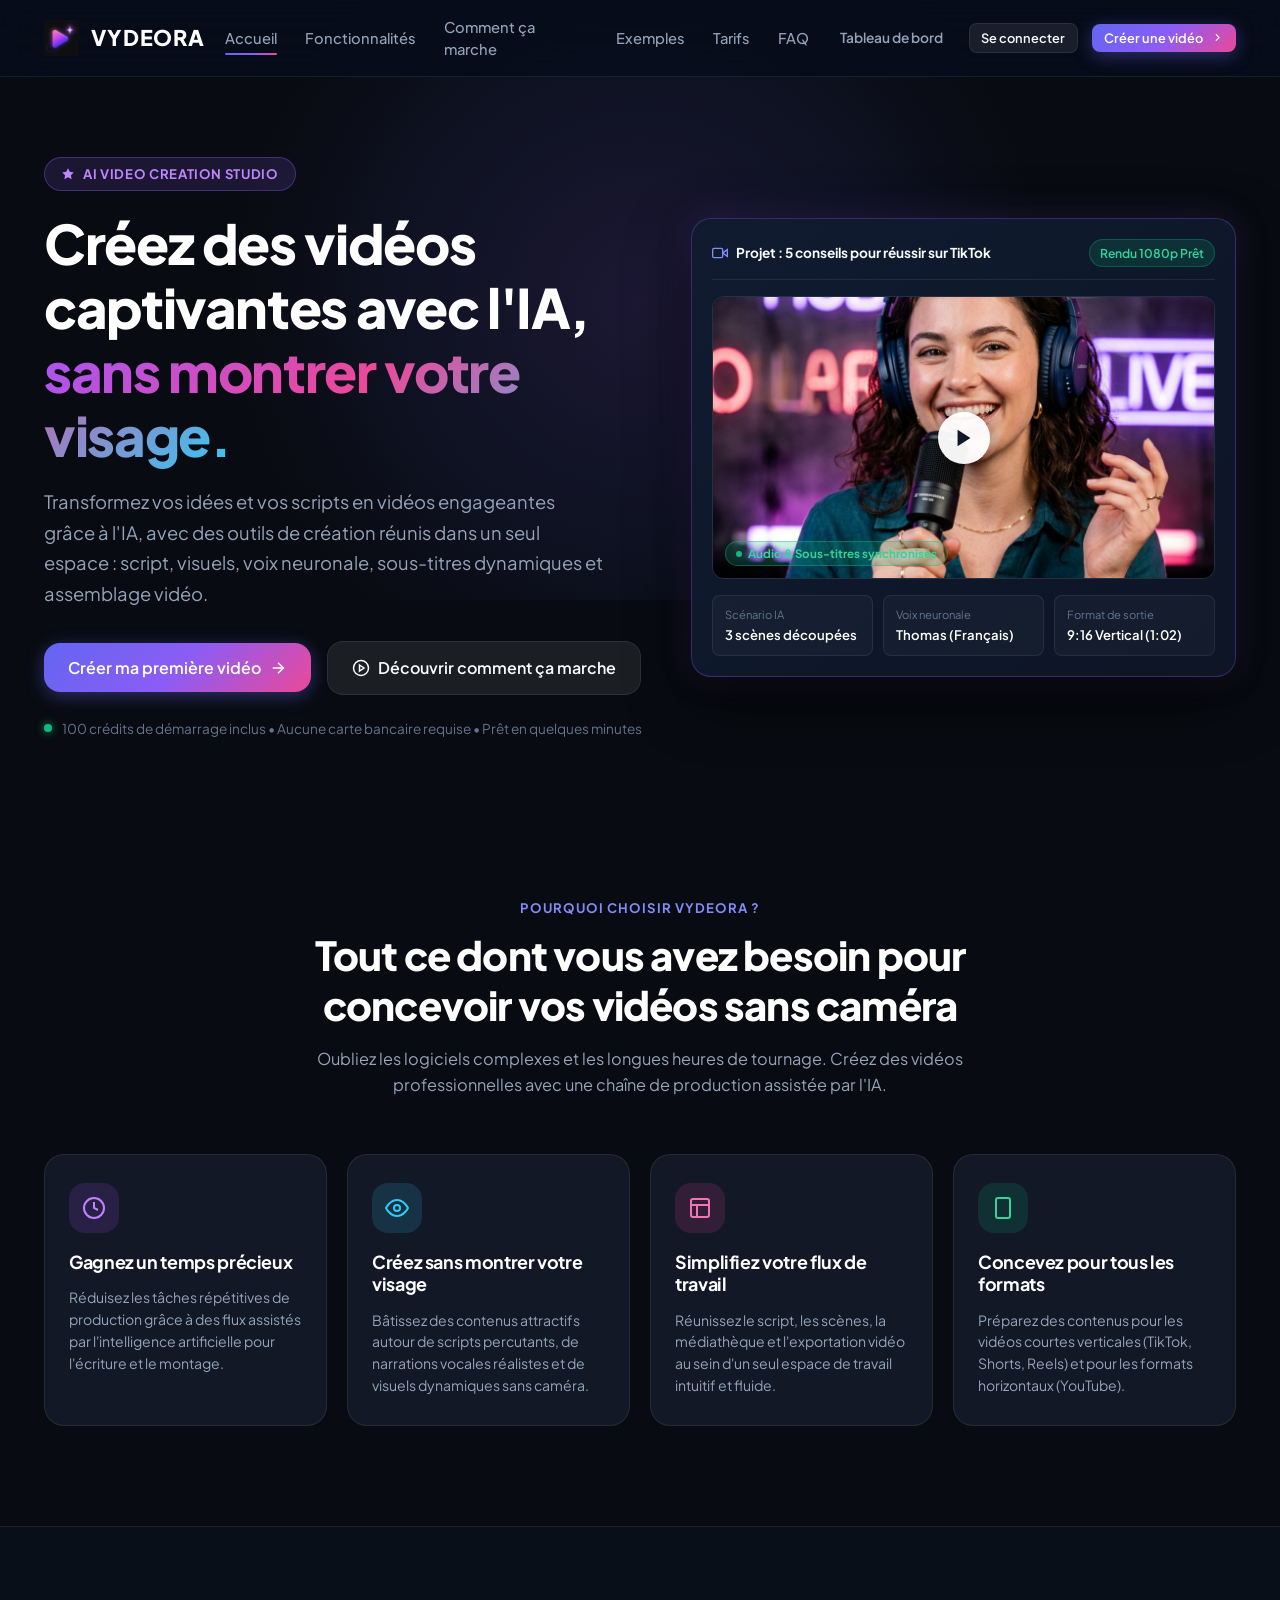
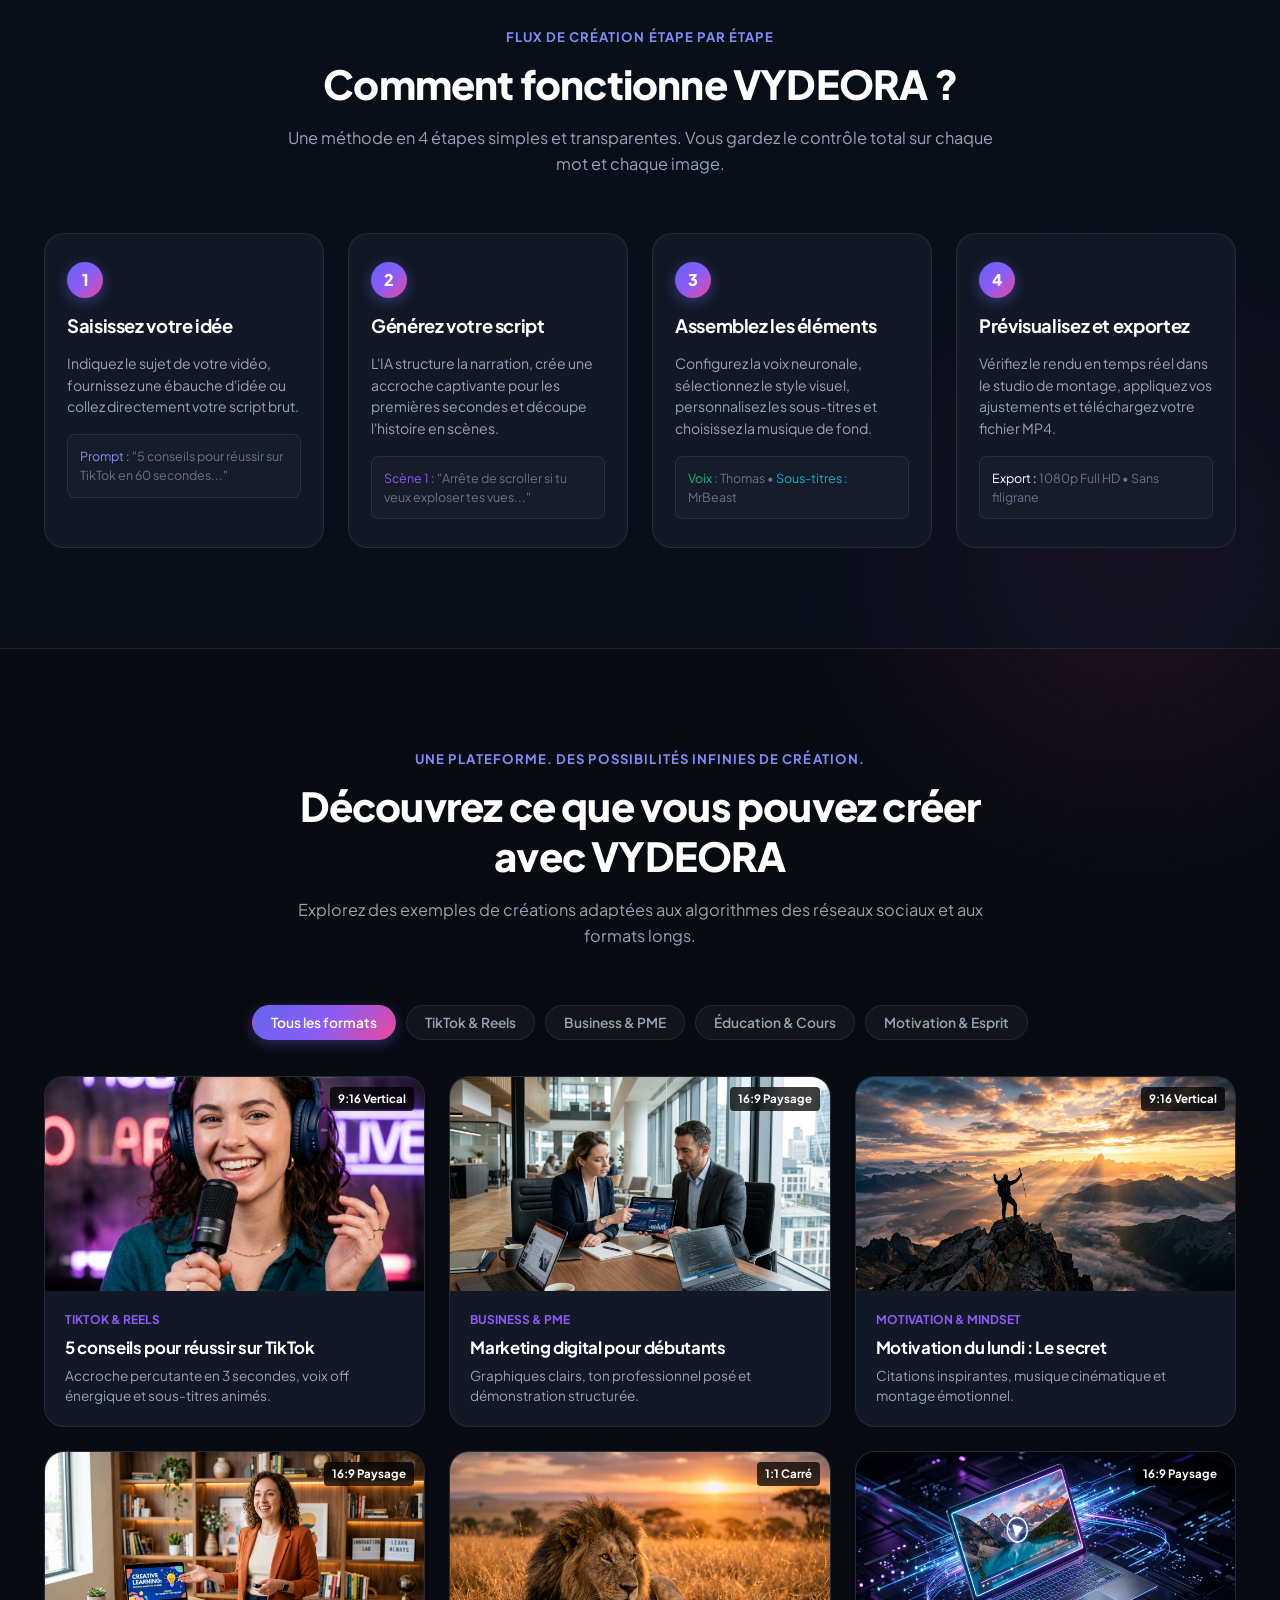
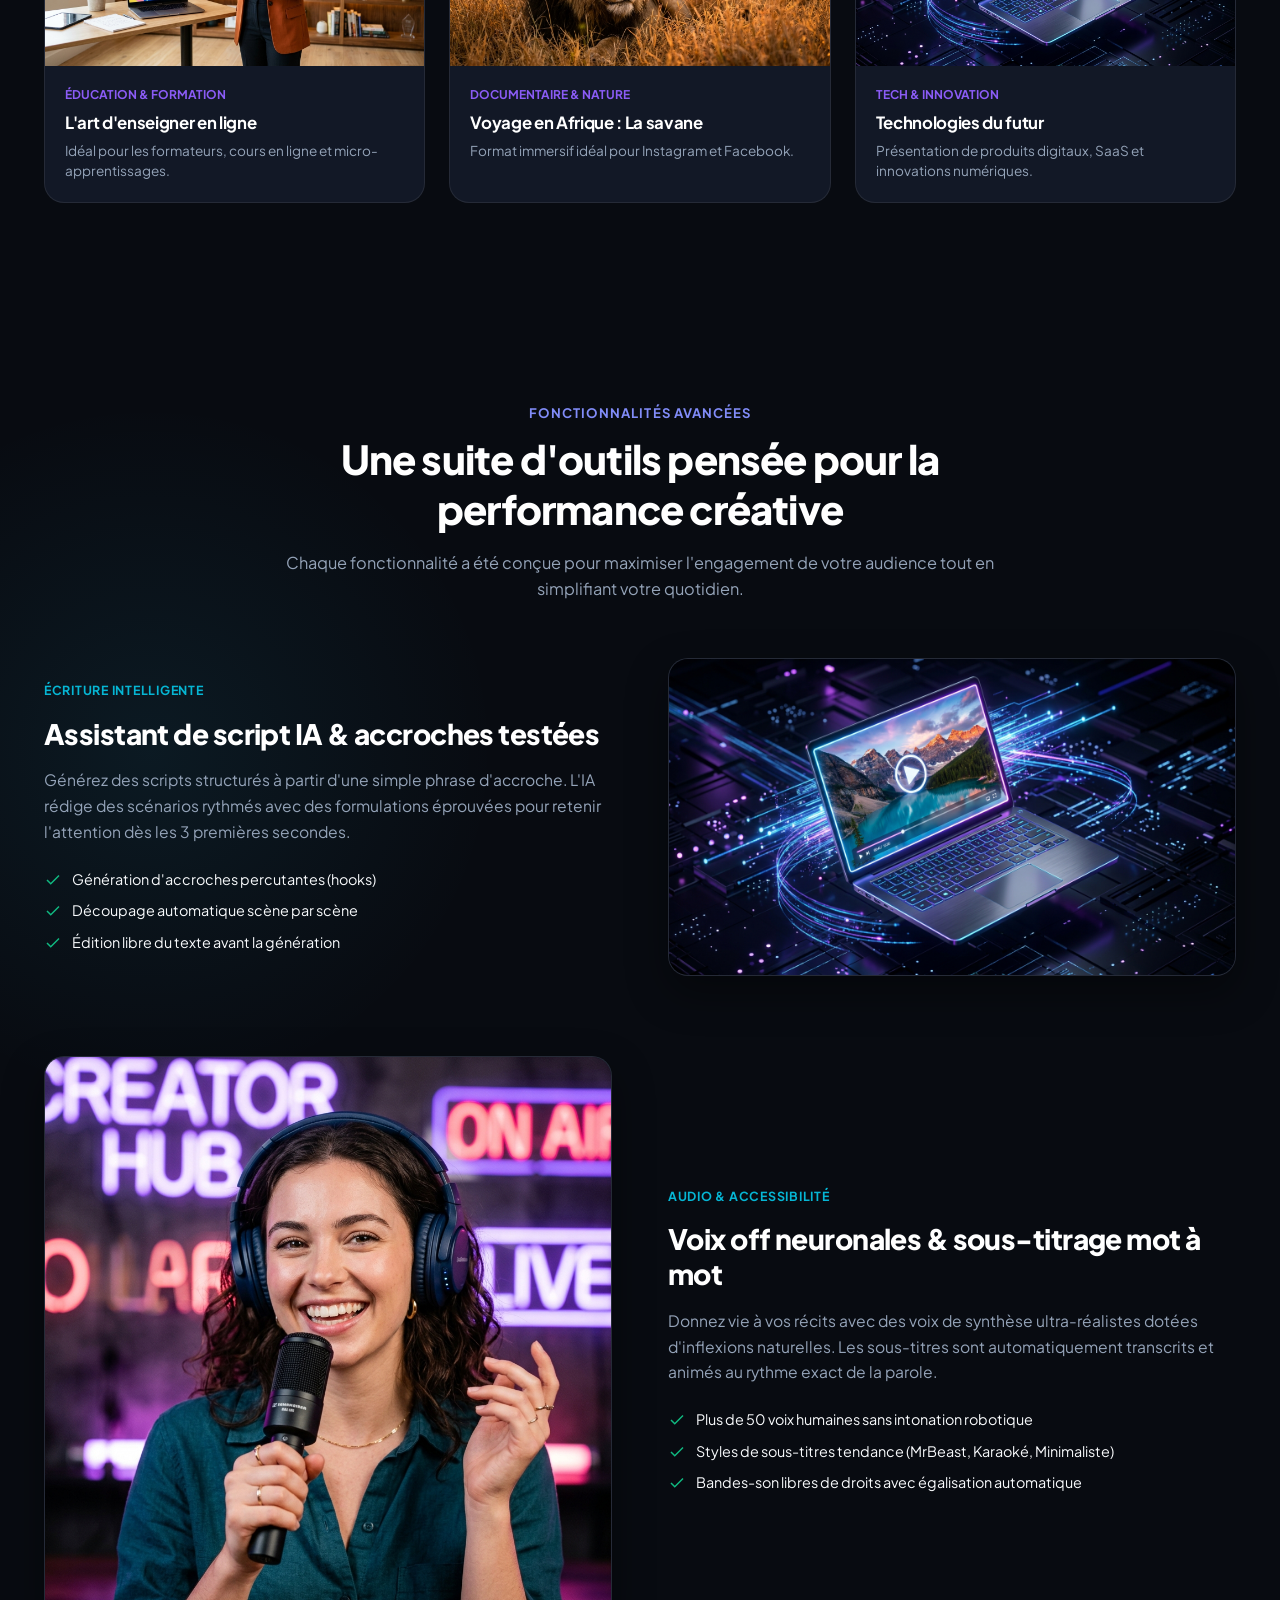
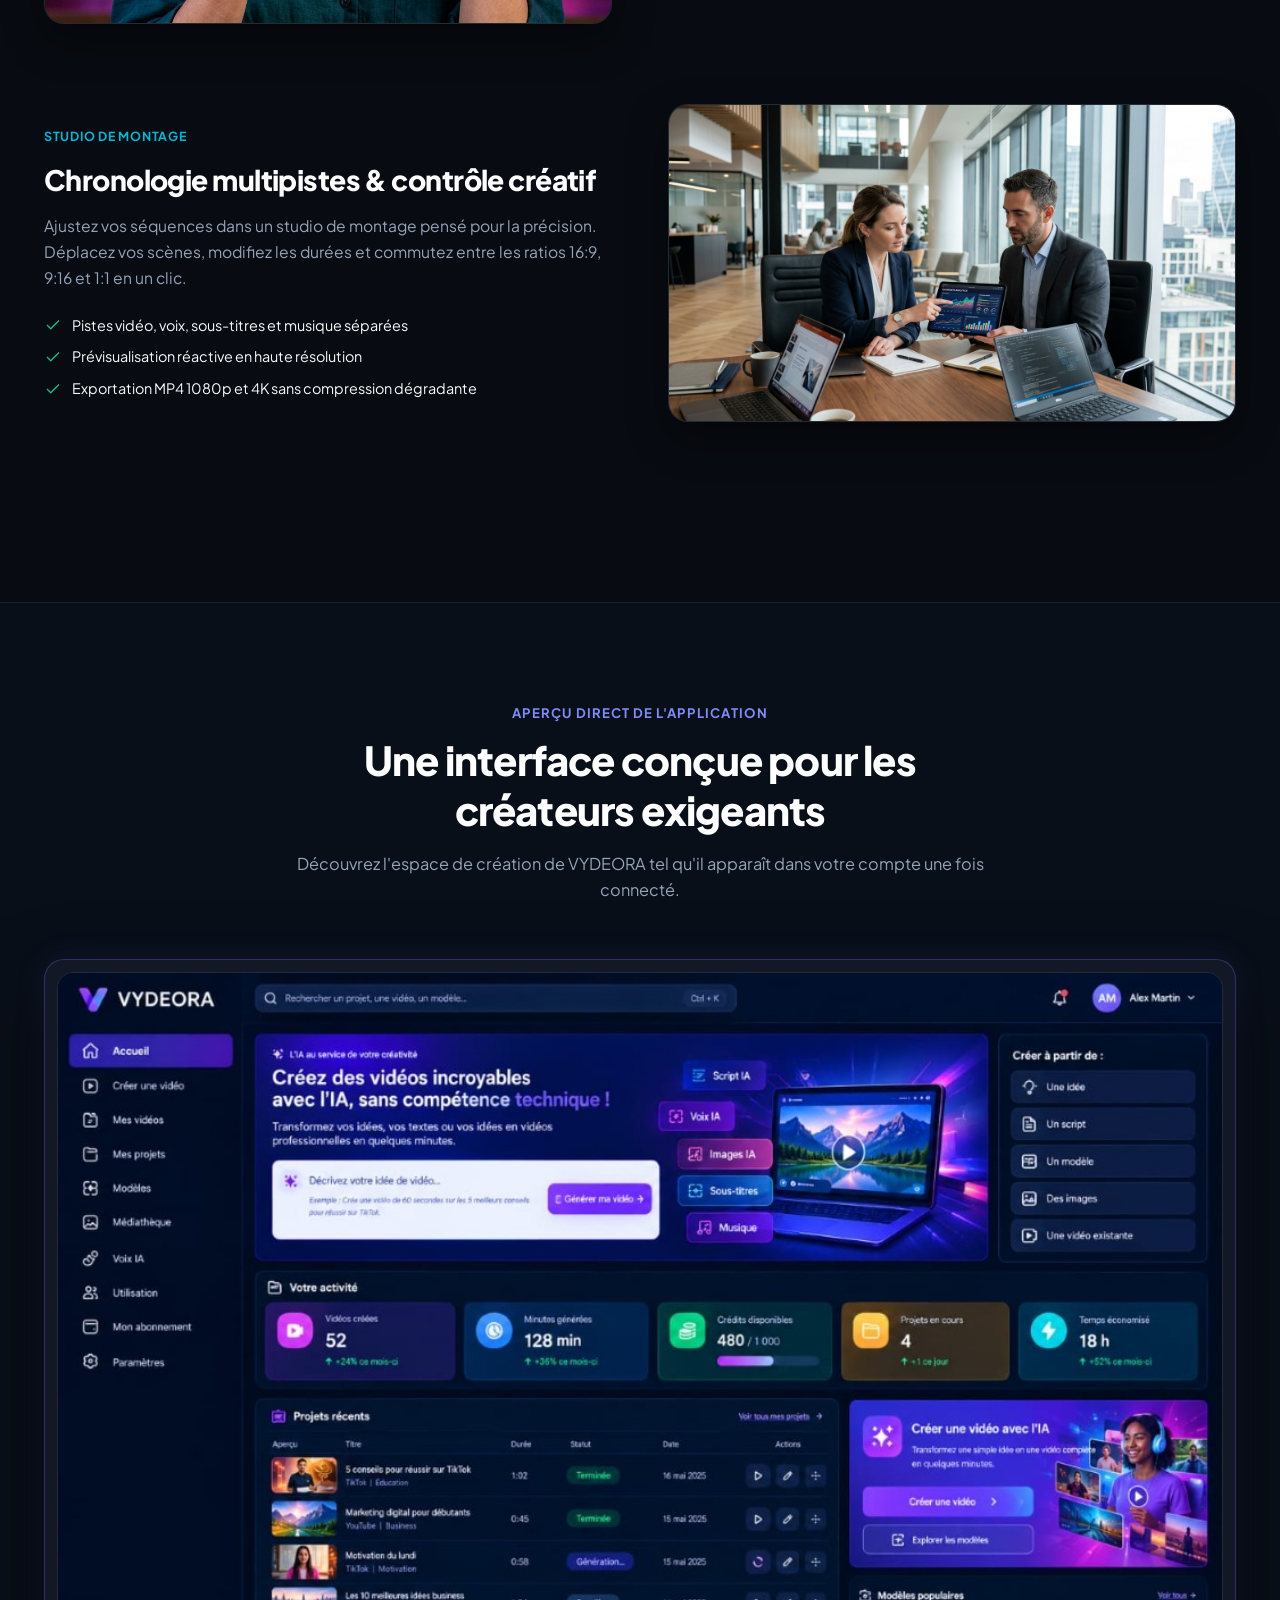
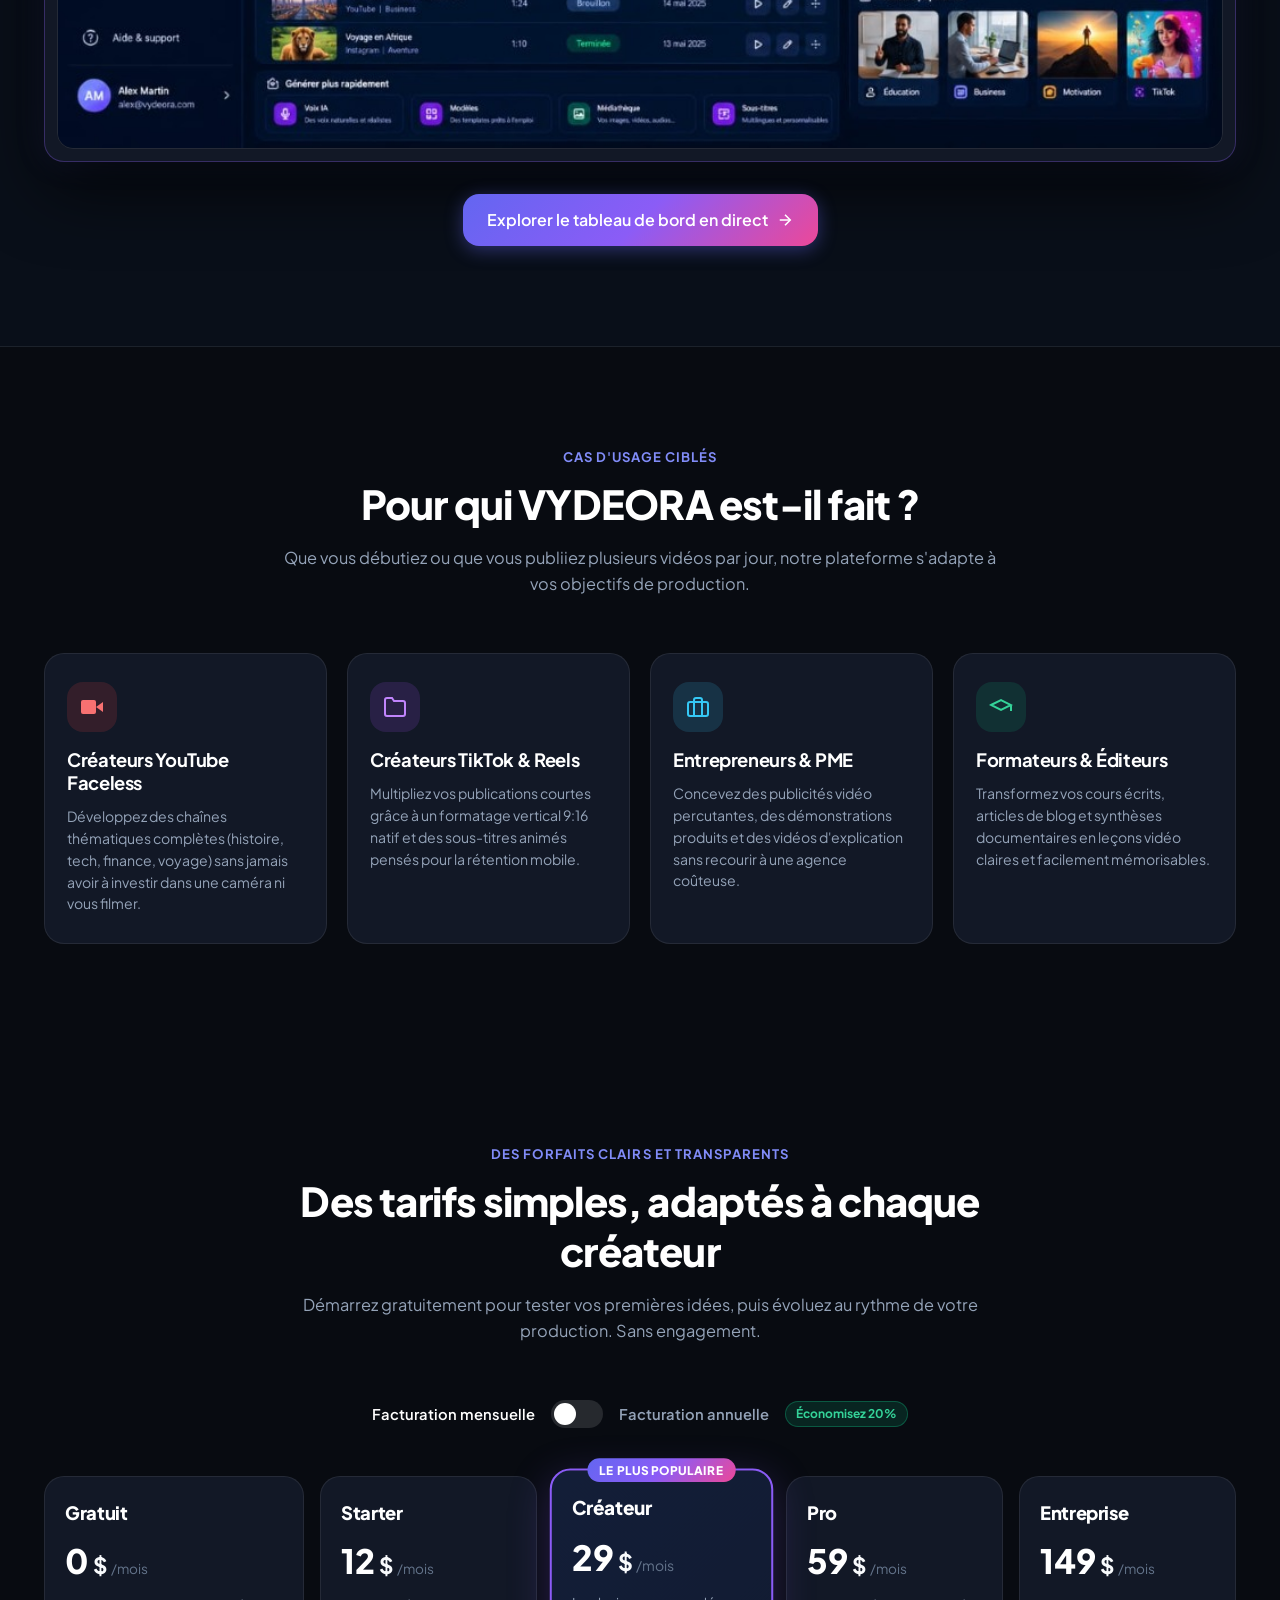
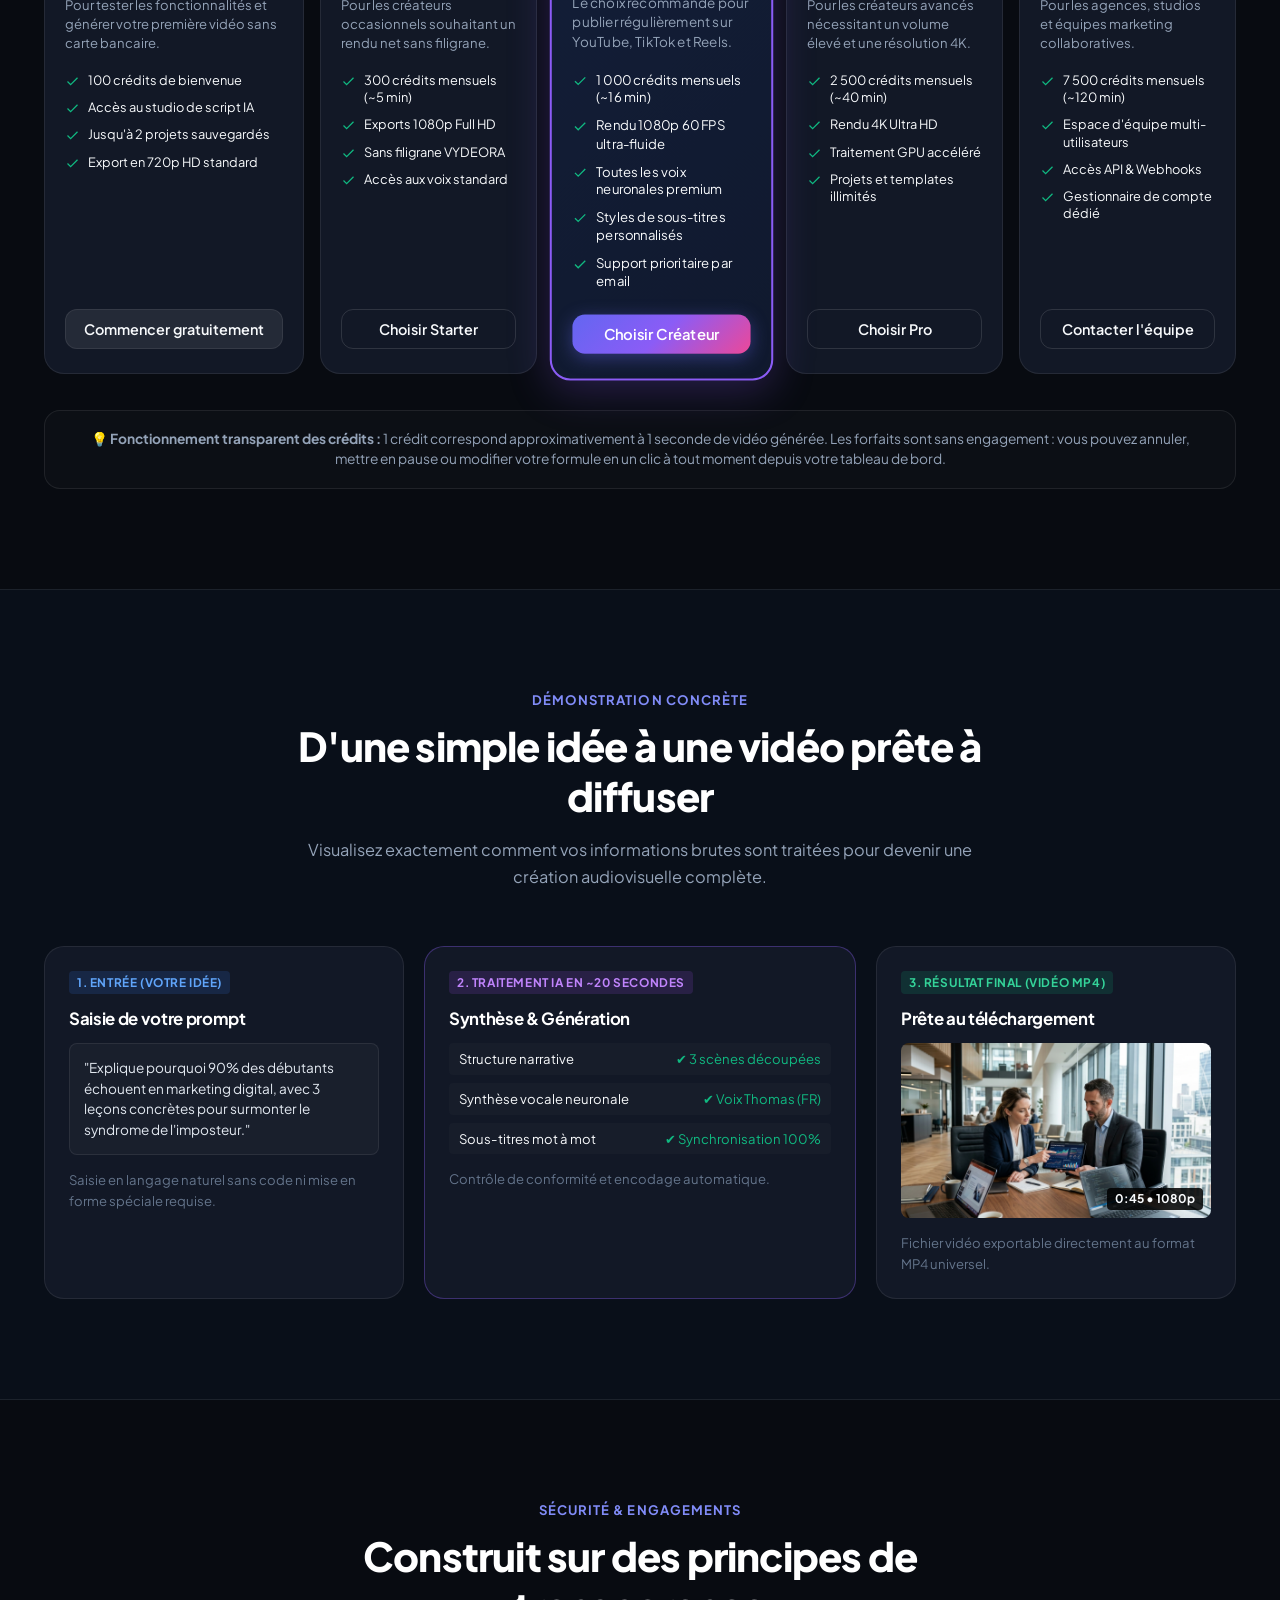
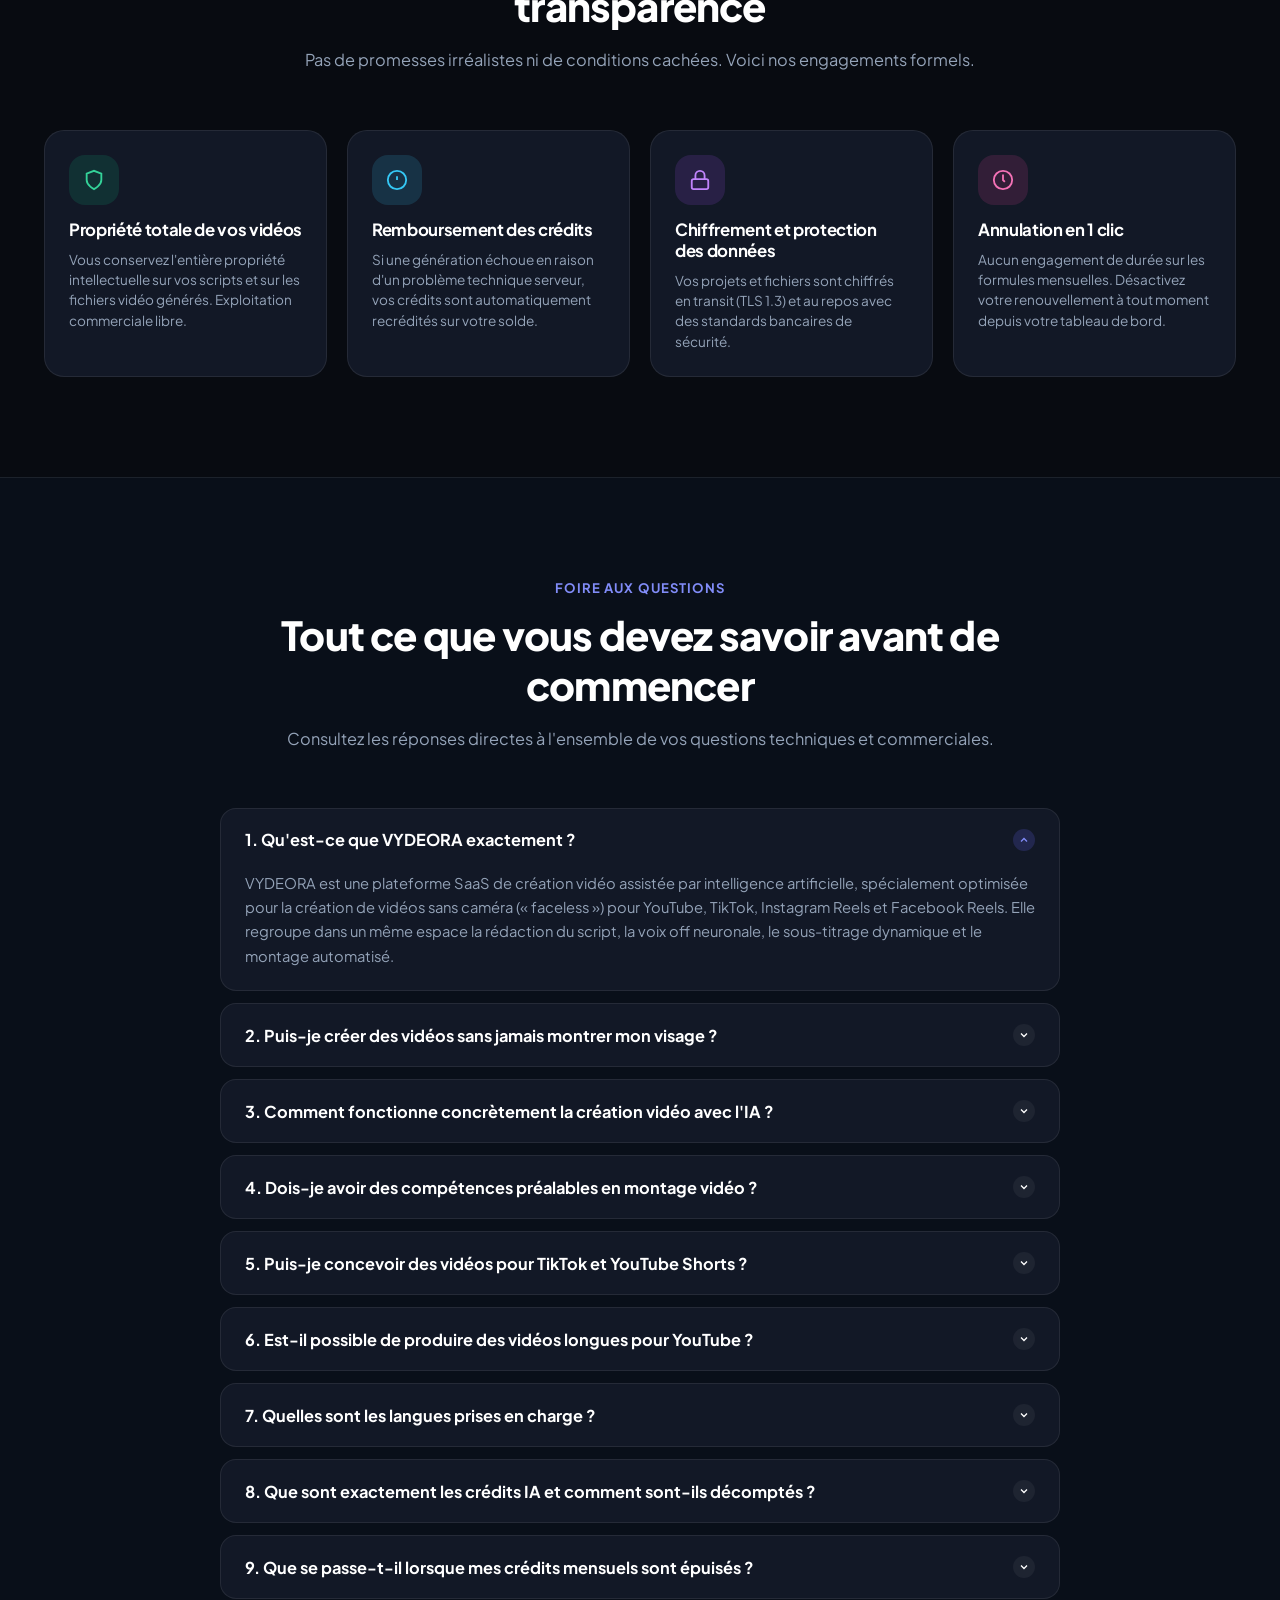
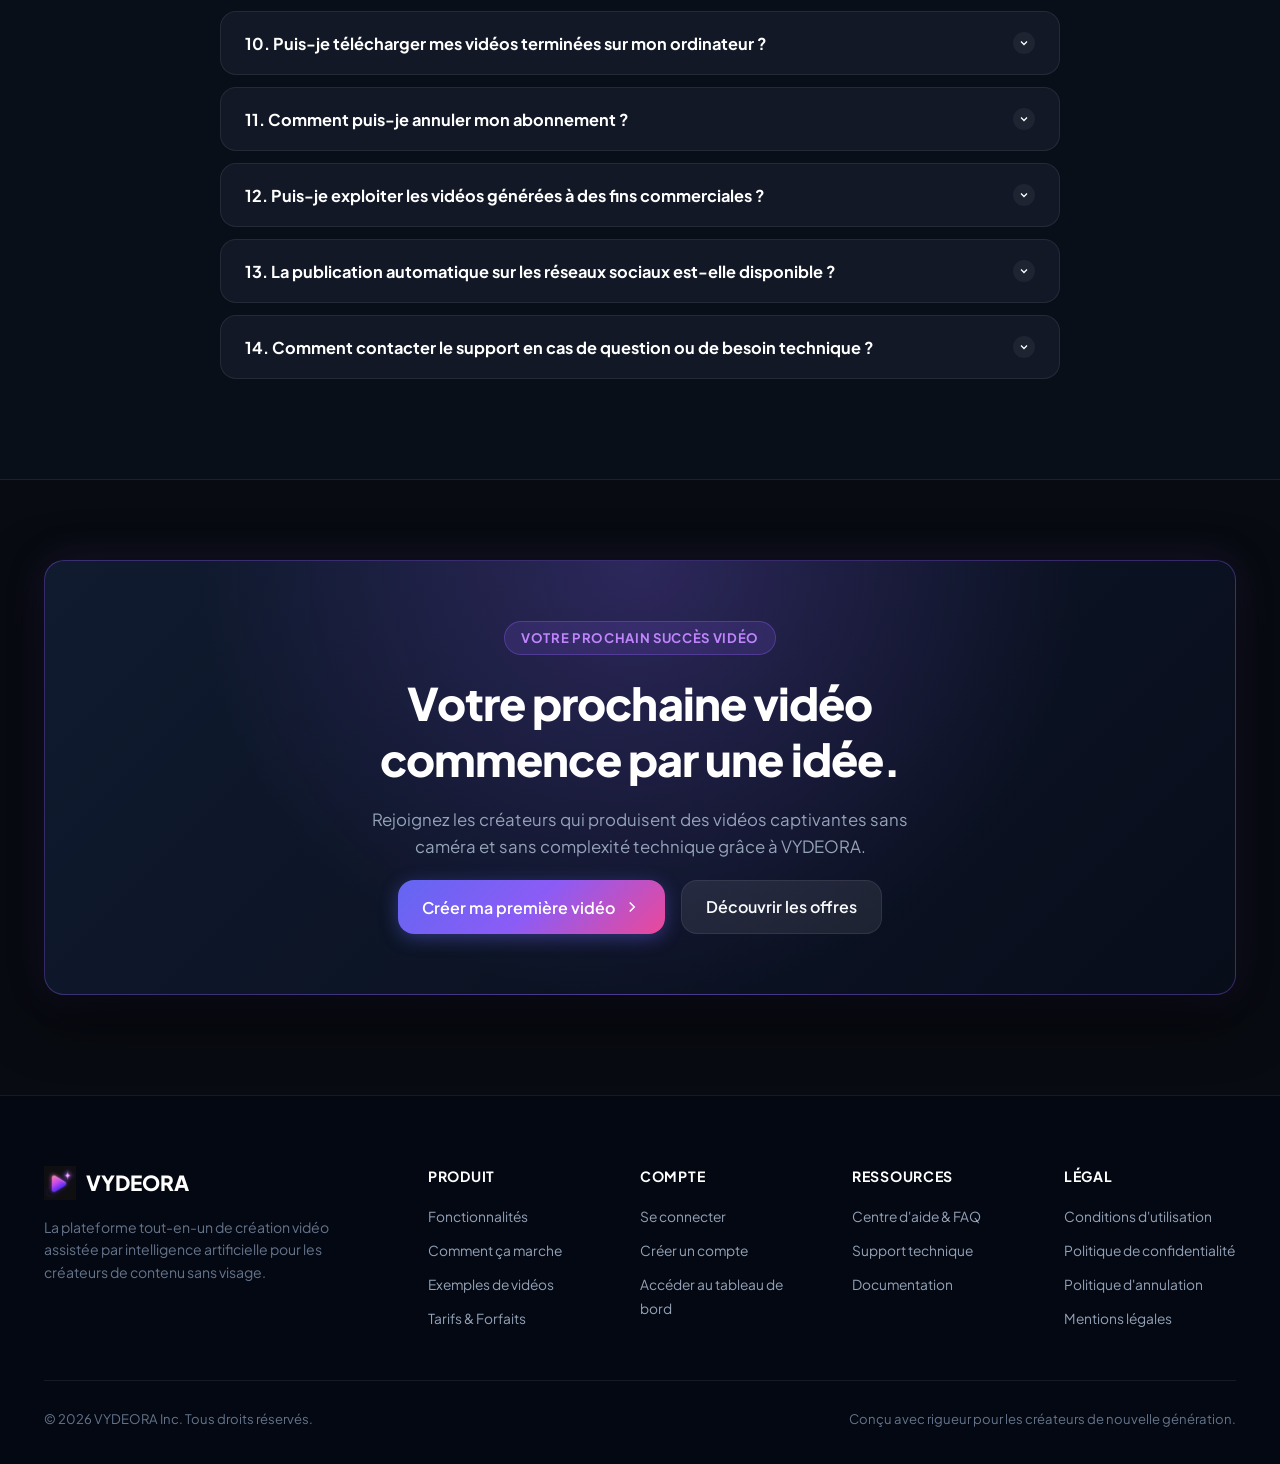
==== index.html @ 6108760e "feat: complete VYDEORA SaaS platform with AI script generation and multi-user authentication" ====
<!DOCTYPE html>
<html lang="fr">
<head>
  <meta charset="UTF-8">
  <meta name="viewport" content="width=device-width, initial-scale=1.0, viewport-fit=cover">
  <meta name="theme-color" content="#070D1B">
  
  <!-- Primary Meta Tags -->
  <title>VYDEORA — Créez des Vidéos Captivantes avec l'IA, Sans Montrer Votre Visage</title>
  <meta name="title" content="VYDEORA — Créez des Vidéos Captivantes avec l'IA, Sans Montrer Votre Visage">
  <meta name="description" content="Transformez vos idées et vos scripts en vidéos engageantes grâce à l'IA pour YouTube, TikTok et Reels. Studio de création tout-en-un avec narration vocale et sous-titres dynamiques.">
  <link rel="canonical" href="http://localhost:3000/">

  <!-- Open Graph / Facebook -->
  <meta property="og:type" content="website">
  <meta property="og:url" content="http://localhost:3000/">
  <meta property="og:title" content="VYDEORA — Studio de Création Vidéo IA pour Vidéos Sans Visage">
  <meta property="og:description" content="Générez des vidéos professionnelles avec l'IA sans matériel lourd ni caméra. Script, voix off neuronale, visuels 4K et sous-titres animés.">
  <meta property="og:image" content="assets/images/dashboard-reference.jpg">

  <!-- Twitter -->
  <meta property="twitter:card" content="summary_large_image">
  <meta property="twitter:url" content="http://localhost:3000/">
  <meta property="twitter:title" content="VYDEORA — Créez des Vidéos Faceless avec l'IA">
  <meta property="twitter:description" content="Transformez vos idées et vos scripts en vidéos engageantes pour TikTok, YouTube Shorts et Instagram Reels.">
  <meta property="twitter:image" content="assets/images/dashboard-reference.jpg">

  <!-- Favicon -->
  <link rel="icon" type="image/png" href="assets/images/logo-icon.png">

  <!-- Google Fonts: Plus Jakarta Sans & Inter -->
  <link rel="preconnect" href="https://fonts.googleapis.com">
  <link rel="preconnect" href="https://fonts.gstatic.com" crossorigin>
  <link href="https://fonts.googleapis.com/css2?family=Plus+Jakarta+Sans:wght@400;500;600;700;800&family=Inter:wght@400;500;600;700&display=swap" rel="stylesheet">

  <!-- CSS Design System & Landing Styles -->
  <link rel="stylesheet" href="css/tokens.css">
  <link rel="stylesheet" href="css/base.css">
  <link rel="stylesheet" href="css/components.css">
  <link rel="stylesheet" href="css/landing.css">
</head>
<body class="landing-page">

  <!-- Ambient Glow Backgrounds Wrapped to Prevent Viewport Spill -->
  <div class="ambient-glow-wrap" aria-hidden="true">
    <div class="ambient-glow-1"></div>
    <div class="ambient-glow-2"></div>
    <div class="ambient-glow-3"></div>
  </div>

  <!-- Mobile Drawer Backdrop Overlay -->
  <div class="sidebar-backdrop" id="drawerBackdrop"></div>

  <!-- Mobile Slide-Over Navigation Drawer -->
  <div class="mobile-menu-drawer" id="mobileDrawer">
    <div class="mobile-menu-header">
      <div style="display:flex; align-items:center; gap:10px;">
        <img src="assets/images/logo-icon.png" alt="VYDEORA" width="30" height="30">
        <span style="font-weight:800; font-size:1.2rem; color:#FFFFFF;">VYDEORA</span>
      </div>
      <button class="modal-close-btn" id="drawerClose" aria-label="Fermer le menu">✕</button>
    </div>
    <div class="mobile-menu-links">
      <a href="#accueil" class="mobile-menu-link">Accueil</a>
      <a href="#avantages" class="mobile-menu-link">Avantages</a>
      <a href="#comment-ca-marche" class="mobile-menu-link">Comment ça marche</a>
      <a href="#exemples" class="mobile-menu-link">Exemples de vidéos</a>
      <a href="#fonctionnalites" class="mobile-menu-link">Fonctionnalités</a>
      <a href="#interface" class="mobile-menu-link">Interface produit</a>
      <a href="#pour-qui" class="mobile-menu-link">Pour qui ?</a>
      <a href="#tarifs" class="mobile-menu-link">Tarifs</a>
      <a href="#faq" class="mobile-menu-link">FAQ</a>
    </div>
    <div class="mobile-menu-actions">
      <button class="btn btn-secondary" data-auth-trigger="login" style="width:100%; justify-content:center;">Se connecter</button>
      <button class="btn btn-primary" data-auth-trigger="signup" style="width:100%; justify-content:center;">Créer ma première vidéo</button>
      <a href="/app" class="btn btn-outline" style="width:100%; justify-content:center; font-size:0.84rem;">Accéder au tableau de bord</a>
    </div>
  </div>

  <!-- ======================================================================
       SECTION 1 — STICKY NAVIGATION BAR
       ====================================================================== -->
  <header class="landing-header" id="landingHeader">
    <div class="landing-container">
      <nav class="nav-inner">
        
        <!-- Left: Logo & Brand -->
        <a href="#accueil" class="brand-link">
          <img src="assets/images/logo-icon.png" alt="VYDEORA Logo" width="36" height="36">
          <span class="brand-title">VYDEORA</span>
        </a>

        <!-- Center: Desktop Nav Menu -->
        <div class="desktop-nav-menu">
          <a href="#accueil" class="desktop-nav-link active">Accueil</a>
          <a href="#fonctionnalites" class="desktop-nav-link">Fonctionnalités</a>
          <a href="#comment-ca-marche" class="desktop-nav-link">Comment ça marche</a>
          <a href="#exemples" class="desktop-nav-link">Exemples</a>
          <a href="#tarifs" class="desktop-nav-link">Tarifs</a>
          <a href="#faq" class="desktop-nav-link">FAQ</a>
        </div>

        <!-- Right: Actions -->
        <div class="nav-actions">
          <a href="/app" class="btn btn-ghost btn-sm desktop-only" style="font-size:0.86rem; color:var(--text-secondary);">Tableau de bord</a>
          <button class="btn btn-secondary btn-sm" data-auth-trigger="login">Se connecter</button>
          <button class="btn btn-primary btn-sm nav-cta-btn" data-auth-trigger="signup">
            <span class="desktop-btn-label">Créer une vidéo</span>
            <span class="mobile-btn-label">Créer</span>
            <svg width="14" height="14" viewBox="0 0 24 24" fill="none" stroke="currentColor" stroke-width="2"><polyline points="9 18 15 12 9 6"></polyline></svg>
          </button>
          
          <!-- Hamburger for Mobile -->
          <button class="mobile-hamburger-btn" id="landingHamburger" aria-label="Ouvrir le menu">
            <svg width="22" height="22" viewBox="0 0 24 24" fill="none" stroke="currentColor" stroke-width="2">
              <line x1="3" y1="12" x2="21" y2="12"></line>
              <line x1="3" y1="6" x2="21" y2="6"></line>
              <line x1="3" y1="18" x2="21" y2="18"></line>
            </svg>
          </button>
        </div>

      </nav>
    </div>
  </header>

  <main>

    <!-- ====================================================================
         SECTION 2 — HERO SECTION
         ==================================================================== -->
    <section class="hero-section" id="accueil">
      <div class="landing-container">
        <div class="hero-grid">
          
          <!-- Left Column: Copy & Calls to Action -->
          <div class="hero-text-col">
            <div class="hero-tag-badge">
              <svg width="14" height="14" viewBox="0 0 24 24" fill="currentColor">
                <polygon points="12 2 15.09 8.26 22 9.27 17 14.14 18.18 21.02 12 17.77 5.82 21.02 7 14.14 2 9.27 8.91 8.26 12 2"></polygon>
              </svg>
              <span>AI VIDEO CREATION STUDIO</span>
            </div>

            <h1 class="hero-heading">
              Créez des vidéos captivantes avec l'IA, <span class="text-gradient">sans montrer votre visage.</span>
            </h1>

            <p class="hero-description">
              Transformez vos idées et vos scripts en vidéos engageantes grâce à l'IA, avec des outils de création réunis dans un seul espace : script, visuels, voix neuronale, sous-titres dynamiques et assemblage vidéo.
            </p>

            <div class="hero-cta-group">
              <button class="btn btn-primary btn-lg" id="heroPrimaryCta" data-auth-trigger="signup">
                <span>Créer ma première vidéo</span>
                <svg width="18" height="18" viewBox="0 0 24 24" fill="none" stroke="currentColor" stroke-width="2"><line x1="5" y1="12" x2="19" y2="12"></line><polyline points="12 5 19 12 12 19"></polyline></svg>
              </button>
              <a href="#comment-ca-marche" class="btn btn-secondary btn-lg">
                <svg width="18" height="18" viewBox="0 0 24 24" fill="none" stroke="currentColor" stroke-width="2"><circle cx="12" cy="12" r="10"></circle><polygon points="10 8 16 12 10 16 10 8"></polygon></svg>
                <span>Découvrir comment ça marche</span>
              </a>
            </div>

            <div class="hero-trust-message">
              <span class="trust-dot"></span>
              <span>100 crédits de démarrage inclus • Aucune carte bancaire requise • Prêt en quelques minutes</span>
            </div>
          </div>

          <!-- Right Column: Premium Dashboard-Inspired Product Visual -->
          <div class="hero-product-visual-wrap">
            <div class="hero-product-card">
              <div class="visual-top-bar">
                <div class="visual-title">
                  <svg width="16" height="16" viewBox="0 0 24 24" fill="none" stroke="currentColor" stroke-width="2" color="var(--primary-light)"><polygon points="23 7 16 12 23 17 23 7"></polygon><rect x="1" y="5" width="15" height="14" rx="2" ry="2"></rect></svg>
                  <span>Projet : 5 conseils pour réussir sur TikTok</span>
                </div>
                <span class="badge badge-success">Rendu 1080p Prêt</span>
              </div>

              <!-- Media Box with Video Preview -->
              <div class="visual-media-box">
                <img src="assets/images/creator-card.jpg" alt="Aperçu vidéo IA VYDEORA">
                <div class="visual-play-btn" onclick="document.querySelector('[data-category=\'tiktok\']').click();">
                  <svg width="22" height="22" viewBox="0 0 24 24" fill="currentColor"><polygon points="5 3 19 12 5 21 5 3"></polygon></svg>
                </div>
                <div class="visual-status-pill">
                  <span style="width:6px; height:6px; border-radius:50%; background:#10B981;"></span>
                  <span>Audio & Sous-titres synchronisés</span>
                </div>
              </div>

              <!-- Workflow Micro Stats Row -->
              <div class="visual-controls-row">
                <div class="visual-micro-card">
                  <span class="visual-micro-label">Scénario IA</span>
                  <span class="visual-micro-value">3 scènes découpées</span>
                </div>
                <div class="visual-micro-card">
                  <span class="visual-micro-label">Voix neuronale</span>
                  <span class="visual-micro-value">Thomas (Français)</span>
                </div>
                <div class="visual-micro-card">
                  <span class="visual-micro-label">Format de sortie</span>
                  <span class="visual-micro-value">9:16 Vertical (1:02)</span>
                </div>
              </div>
            </div>
          </div>

        </div>
      </div>
    </section>

    <!-- ====================================================================
         SECTION 3 — VALUE PROPOSITION (4 BENEFITS CARDS)
         ==================================================================== -->
    <section class="section-padding" id="avantages">
      <div class="landing-container">
        
        <div class="section-header-center">
          <span class="section-eyebrow">Pourquoi choisir VYDEORA ?</span>
          <h2 class="section-title">Tout ce dont vous avez besoin pour concevoir vos vidéos sans caméra</h2>
          <p class="section-subtitle">Oubliez les logiciels complexes et les longues heures de tournage. Créez des vidéos professionnelles avec une chaîne de production assistée par l'IA.</p>
        </div>

        <div class="value-prop-grid">
          <!-- Card 1 -->
          <div class="value-card">
            <div class="value-icon-box" style="background:rgba(168, 85, 247, 0.15); color:#C084FC;">
              <svg width="24" height="24" viewBox="0 0 24 24" fill="none" stroke="currentColor" stroke-width="2"><circle cx="12" cy="12" r="10"></circle><polyline points="12 6 12 12 16 14"></polyline></svg>
            </div>
            <h3>Gagnez un temps précieux</h3>
            <p>Réduisez les tâches répétitives de production grâce à des flux assistés par l'intelligence artificielle pour l'écriture et le montage.</p>
          </div>

          <!-- Card 2 -->
          <div class="value-card">
            <div class="value-icon-box" style="background:rgba(53, 200, 245, 0.15); color:#35C8F5;">
              <svg width="24" height="24" viewBox="0 0 24 24" fill="none" stroke="currentColor" stroke-width="2"><path d="M1 12s4-8 11-8 11 8 11 8-4 8-11 8-11-8-11-8z"></path><circle cx="12" cy="12" r="3"></circle></svg>
            </div>
            <h3>Créez sans montrer votre visage</h3>
            <p>Bâtissez des contenus attractifs autour de scripts percutants, de narrations vocales réalistes et de visuels dynamiques sans caméra.</p>
          </div>

          <!-- Card 3 -->
          <div class="value-card">
            <div class="value-icon-box" style="background:rgba(236, 72, 153, 0.15); color:#F472B6;">
              <svg width="24" height="24" viewBox="0 0 24 24" fill="none" stroke="currentColor" stroke-width="2"><rect x="3" y="3" width="18" height="18" rx="2" ry="2"></rect><line x1="3" y1="9" x2="21" y2="9"></line><line x1="9" y1="21" x2="9" y2="9"></line></svg>
            </div>
            <h3>Simplifiez votre flux de travail</h3>
            <p>Réunissez le script, les scènes, la médiathèque et l'exportation vidéo au sein d'un seul espace de travail intuitif et fluide.</p>
          </div>

          <!-- Card 4 -->
          <div class="value-card">
            <div class="value-icon-box" style="background:rgba(16, 185, 129, 0.15); color:#34D399;">
              <svg width="24" height="24" viewBox="0 0 24 24" fill="none" stroke="currentColor" stroke-width="2"><rect x="5" y="2" width="14" height="20" rx="2" ry="2"></rect><line x1="12" y1="18" x2="12.01" y2="18"></line></svg>
            </div>
            <h3>Concevez pour tous les formats</h3>
            <p>Préparez des contenus pour les vidéos courtes verticales (TikTok, Shorts, Reels) et pour les formats horizontaux (YouTube).</p>
          </div>
        </div>

      </div>
    </section>

    <!-- ====================================================================
         SECTION 4 — HOW IT WORKS (4-STEP WORKFLOW)
         ==================================================================== -->
    <section class="section-padding" id="comment-ca-marche" style="background:rgba(11, 20, 38, 0.4); border-top:1px solid var(--border-subtle); border-bottom:1px solid var(--border-subtle);">
      <div class="landing-container">
        
        <div class="section-header-center">
          <span class="section-eyebrow">Flux de création étape par étape</span>
          <h2 class="section-title">Comment fonctionne VYDEORA ?</h2>
          <p class="section-subtitle">Une méthode en 4 étapes simples et transparentes. Vous gardez le contrôle total sur chaque mot et chaque image.</p>
        </div>

        <div class="steps-grid">
          <!-- Step 1 -->
          <div class="step-card">
            <div class="step-number-badge">1</div>
            <h3>Saisissez votre idée</h3>
            <p>Indiquez le sujet de votre vidéo, fournissez une ébauche d'idée ou collez directement votre script brut.</p>
            <div class="step-micro-preview">
              <span style="color:var(--primary-light);">Prompt :</span> "5 conseils pour réussir sur TikTok en 60 secondes..."
            </div>
          </div>

          <!-- Step 2 -->
          <div class="step-card">
            <div class="step-number-badge">2</div>
            <h3>Générez votre script</h3>
            <p>L'IA structure la narration, crée une accroche captivante pour les premières secondes et découpe l'histoire en scènes.</p>
            <div class="step-micro-preview">
              <span style="color:var(--accent-purple);">Scène 1 :</span> "Arrête de scroller si tu veux exploser tes vues..."
            </div>
          </div>

          <!-- Step 3 -->
          <div class="step-card">
            <div class="step-number-badge">3</div>
            <h3>Assemblez les éléments</h3>
            <p>Configurez la voix neuronale, sélectionnez le style visuel, personnalisez les sous-titres et choisissez la musique de fond.</p>
            <div class="step-micro-preview">
              <span style="color:var(--accent-emerald);">Voix :</span> Thomas • <span style="color:var(--accent-cyan);">Sous-titres :</span> MrBeast
            </div>
          </div>

          <!-- Step 4 -->
          <div class="step-card">
            <div class="step-number-badge">4</div>
            <h3>Prévisualisez et exportez</h3>
            <p>Vérifiez le rendu en temps réel dans le studio de montage, appliquez vos ajustements et téléchargez votre fichier MP4.</p>
            <div class="step-micro-preview">
              <span style="color:#FFFFFF;">Export :</span> 1080p Full HD • Sans filigrane
            </div>
          </div>
        </div>

      </div>
    </section>

    <!-- ====================================================================
         SECTION 5 — VIDEO CREATION SHOWCASE
         ==================================================================== -->
    <section class="section-padding" id="exemples">
      <div class="landing-container">
        
        <div class="section-header-center">
          <span class="section-eyebrow">Une plateforme. Des possibilités infinies de création.</span>
          <h2 class="section-title">Découvrez ce que vous pouvez créer avec VYDEORA</h2>
          <p class="section-subtitle">Explorez des exemples de créations adaptées aux algorithmes des réseaux sociaux et aux formats longs.</p>
        </div>

        <!-- Filter Chips -->
        <div class="showcase-filters">
          <button class="filter-chip active" data-category="all">Tous les formats</button>
          <button class="filter-chip" data-category="tiktok">TikTok & Reels</button>
          <button class="filter-chip" data-category="business">Business & PME</button>
          <button class="filter-chip" data-category="education">Éducation & Cours</button>
          <button class="filter-chip" data-category="motivation">Motivation & Esprit</button>
        </div>

        <!-- Showcase Grid -->
        <div class="showcase-grid">
          
          <!-- Card 1 -->
          <div class="showcase-card" data-category="tiktok" data-title="5 conseils pour réussir sur TikTok" data-category-label="TikTok & Reels" data-desc="Vidéo courte dynamique au format vertical 9:16 avec sous-titres animés mot à mot et visuels rythmés.">
            <div class="showcase-media">
              <img src="assets/images/creator-card.jpg" alt="Exemple TikTok">
              <span class="showcase-aspect-pill">9:16 Vertical</span>
            </div>
            <div class="showcase-body">
              <span class="showcase-category">TikTok & Reels</span>
              <h3 class="showcase-title">5 conseils pour réussir sur TikTok</h3>
              <p class="showcase-desc">Accroche percutante en 3 secondes, voix off énergique et sous-titres animés.</p>
            </div>
          </div>

          <!-- Card 2 -->
          <div class="showcase-card" data-category="business" data-title="Marketing digital pour débutants" data-category-label="Business & PME" data-desc="Présentation pédagogique au format paysage 16:9 adaptée aux chaînes YouTube et présentations d'entreprises.">
            <div class="showcase-media">
              <img src="assets/images/business.jpg" alt="Exemple Business">
              <span class="showcase-aspect-pill">16:9 Paysage</span>
            </div>
            <div class="showcase-body">
              <span class="showcase-category">Business & PME</span>
              <h3 class="showcase-title">Marketing digital pour débutants</h3>
              <p class="showcase-desc">Graphiques clairs, ton professionnel posé et démonstration structurée.</p>
            </div>
          </div>

          <!-- Card 3 -->
          <div class="showcase-card" data-category="motivation" data-title="Motivation du lundi : Le secret des champions" data-category-label="Motivation" data-desc="Contenu d'inspiration captivant avec voix grave chaleureuse et plans panoramiques épiques.">
            <div class="showcase-media">
              <img src="assets/images/motivation.jpg" alt="Exemple Motivation">
              <span class="showcase-aspect-pill">9:16 Vertical</span>
            </div>
            <div class="showcase-body">
              <span class="showcase-category">Motivation & Mindset</span>
              <h3 class="showcase-title">Motivation du lundi : Le secret</h3>
              <p class="showcase-desc">Citations inspirantes, musique cinématique et montage émotionnel.</p>
            </div>
          </div>

          <!-- Card 4 -->
          <div class="showcase-card" data-category="education" data-title="L'art d'enseigner et de transmettre en ligne" data-category-label="Éducation" data-desc="Module éducatif synthétique avec décomposition de concepts complexes en étapes faciles.">
            <div class="showcase-media">
              <img src="assets/images/education.jpg" alt="Exemple Éducation">
              <span class="showcase-aspect-pill">16:9 Paysage</span>
            </div>
            <div class="showcase-body">
              <span class="showcase-category">Éducation & Formation</span>
              <h3 class="showcase-title">L'art d'enseigner en ligne</h3>
              <p class="showcase-desc">Idéal pour les formateurs, cours en ligne et micro-apprentissages.</p>
            </div>
          </div>

          <!-- Card 5 -->
          <div class="showcase-card" data-category="tiktok" data-title="Voyage en Afrique : L'éveil de la savane" data-category-label="Documentaire & Aventure" data-desc="Récit de voyage immersif au format carré avec voix de narrateur documentaire et visuels animaliers 4K.">
            <div class="showcase-media">
              <img src="assets/images/lion.jpg" alt="Exemple Safari">
              <span class="showcase-aspect-pill">1:1 Carré</span>
            </div>
            <div class="showcase-body">
              <span class="showcase-category">Documentaire & Nature</span>
              <h3 class="showcase-title">Voyage en Afrique : La savane</h3>
              <p class="showcase-desc">Format immersif idéal pour Instagram et Facebook.</p>
            </div>
          </div>

          <!-- Card 6 -->
          <div class="showcase-card" data-category="business" data-title="3D Cyberpunk & Technologies du futur" data-category-label="Tech & Innovation" data-desc="Vidéo conceptuelle avec rendus 3D futuristes, effets néons et musique électronique.">
            <div class="showcase-media">
              <img src="assets/images/hero-laptop.jpg" alt="Exemple Tech">
              <span class="showcase-aspect-pill">16:9 Paysage</span>
            </div>
            <div class="showcase-body">
              <span class="showcase-category">Tech & Innovation</span>
              <h3 class="showcase-title">Technologies du futur</h3>
              <p class="showcase-desc">Présentation de produits digitaux, SaaS et innovations numériques.</p>
            </div>
          </div>

        </div>

      </div>
    </section>

    <!-- ====================================================================
         SECTION 6 — FEATURE HIGHLIGHTS (ALTERNATING ROWS)
         ==================================================================== -->
    <section class="section-padding" id="fonctionnalites">
      <div class="landing-container">
        
        <div class="section-header-center">
          <span class="section-eyebrow">Fonctionnalités avancées</span>
          <h2 class="section-title">Une suite d'outils pensée pour la performance créative</h2>
          <p class="section-subtitle">Chaque fonctionnalité a été conçue pour maximiser l'engagement de votre audience tout en simplifiant votre quotidien.</p>
        </div>

        <!-- Feature 1: Assistant de Script IA -->
        <div class="feature-row">
          <div class="feature-content">
            <span class="feature-tag">Écriture intelligente</span>
            <h3>Assistant de script IA & accroches testées</h3>
            <p>Générez des scripts structurés à partir d'une simple phrase d'accroche. L'IA rédige des scénarios rythmés avec des formulations éprouvées pour retenir l'attention dès les 3 premières secondes.</p>
            <div class="feature-check-list">
              <div class="feature-check-item">
                <svg width="18" height="18" viewBox="0 0 24 24" fill="none" stroke="currentColor" stroke-width="2"><polyline points="20 6 9 17 4 12"></polyline></svg>
                <span>Génération d'accroches percutantes (hooks)</span>
              </div>
              <div class="feature-check-item">
                <svg width="18" height="18" viewBox="0 0 24 24" fill="none" stroke="currentColor" stroke-width="2"><polyline points="20 6 9 17 4 12"></polyline></svg>
                <span>Découpage automatique scène par scène</span>
              </div>
              <div class="feature-check-item">
                <svg width="18" height="18" viewBox="0 0 24 24" fill="none" stroke="currentColor" stroke-width="2"><polyline points="20 6 9 17 4 12"></polyline></svg>
                <span>Édition libre du texte avant la génération</span>
              </div>
            </div>
          </div>
          <div class="feature-visual-box">
            <img src="assets/images/hero-laptop.jpg" alt="Assistant Script IA VYDEORA">
          </div>
        </div>

        <!-- Feature 2: Voix neuronales & Sous-titres dynamiques -->
        <div class="feature-row reverse">
          <div class="feature-content">
            <span class="feature-tag">Audio & Accessibilité</span>
            <h3>Voix off neuronales & sous-titrage mot à mot</h3>
            <p>Donnez vie à vos récits avec des voix de synthèse ultra-réalistes dotées d'inflexions naturelles. Les sous-titres sont automatiquement transcrits et animés au rythme exact de la parole.</p>
            <div class="feature-check-list">
              <div class="feature-check-item">
                <svg width="18" height="18" viewBox="0 0 24 24" fill="none" stroke="currentColor" stroke-width="2"><polyline points="20 6 9 17 4 12"></polyline></svg>
                <span>Plus de 50 voix humaines sans intonation robotique</span>
              </div>
              <div class="feature-check-item">
                <svg width="18" height="18" viewBox="0 0 24 24" fill="none" stroke="currentColor" stroke-width="2"><polyline points="20 6 9 17 4 12"></polyline></svg>
                <span>Styles de sous-titres tendance (MrBeast, Karaoké, Minimaliste)</span>
              </div>
              <div class="feature-check-item">
                <svg width="18" height="18" viewBox="0 0 24 24" fill="none" stroke="currentColor" stroke-width="2"><polyline points="20 6 9 17 4 12"></polyline></svg>
                <span>Bandes-son libres de droits avec égalisation automatique</span>
              </div>
            </div>
          </div>
          <div class="feature-visual-box">
            <img src="assets/images/creator-card.jpg" alt="Voix off et sous-titres IA">
          </div>
        </div>

        <!-- Feature 3: Studio de montage & Chronologie -->
        <div class="feature-row">
          <div class="feature-content">
            <span class="feature-tag">Studio de montage</span>
            <h3>Chronologie multipistes & contrôle créatif</h3>
            <p>Ajustez vos séquences dans un studio de montage pensé pour la précision. Déplacez vos scènes, modifiez les durées et commutez entre les ratios 16:9, 9:16 et 1:1 en un clic.</p>
            <div class="feature-check-list">
              <div class="feature-check-item">
                <svg width="18" height="18" viewBox="0 0 24 24" fill="none" stroke="currentColor" stroke-width="2"><polyline points="20 6 9 17 4 12"></polyline></svg>
                <span>Pistes vidéo, voix, sous-titres et musique séparées</span>
              </div>
              <div class="feature-check-item">
                <svg width="18" height="18" viewBox="0 0 24 24" fill="none" stroke="currentColor" stroke-width="2"><polyline points="20 6 9 17 4 12"></polyline></svg>
                <span>Prévisualisation réactive en haute résolution</span>
              </div>
              <div class="feature-check-item">
                <svg width="18" height="18" viewBox="0 0 24 24" fill="none" stroke="currentColor" stroke-width="2"><polyline points="20 6 9 17 4 12"></polyline></svg>
                <span>Exportation MP4 1080p et 4K sans compression dégradante</span>
              </div>
            </div>
          </div>
          <div class="feature-visual-box">
            <img src="assets/images/business.jpg" alt="Chronologie multipiste de montage">
          </div>
        </div>

      </div>
    </section>

    <!-- ====================================================================
         SECTION 7 — PRODUCT INTERFACE PREVIEW
         ==================================================================== -->
    <section class="section-padding" id="interface" style="background:rgba(11, 20, 38, 0.4); border-top:1px solid var(--border-subtle); border-bottom:1px solid var(--border-subtle);">
      <div class="landing-container">
        
        <div class="section-header-center">
          <span class="section-eyebrow">Aperçu direct de l'application</span>
          <h2 class="section-title">Une interface conçue pour les créateurs exigeants</h2>
          <p class="section-subtitle">Découvrez l'espace de création de VYDEORA tel qu'il apparaît dans votre compte une fois connecté.</p>
        </div>

        <div class="interface-showcase-box">
          <img src="assets/images/dashboard-reference.jpg" alt="Tableau de bord complet VYDEORA" loading="lazy">
        </div>

        <div style="text-align:center;">
          <a href="/app" class="btn btn-primary btn-lg">
            <span>Explorer le tableau de bord en direct</span>
            <svg width="18" height="18" viewBox="0 0 24 24" fill="none" stroke="currentColor" stroke-width="2"><line x1="5" y1="12" x2="19" y2="12"></line><polyline points="12 5 19 12 12 19"></polyline></svg>
          </a>
        </div>

      </div>
    </section>

    <!-- ====================================================================
         SECTION 8 — WHO IS VYDEORA FOR?
         ==================================================================== -->
    <section class="section-padding" id="pour-qui">
      <div class="landing-container">
        
        <div class="section-header-center">
          <span class="section-eyebrow">Cas d'usage ciblés</span>
          <h2 class="section-title">Pour qui VYDEORA est-il fait ?</h2>
          <p class="section-subtitle">Que vous débutiez ou que vous publiiez plusieurs vidéos par jour, notre plateforme s'adapte à vos objectifs de production.</p>
        </div>

        <div class="audience-grid">
          <!-- Audience 1 -->
          <div class="audience-card">
            <div class="value-icon-box" style="background:rgba(239, 68, 68, 0.15); color:#F87171;">
              <svg width="24" height="24" viewBox="0 0 24 24" fill="currentColor"><polygon points="23 7 16 12 23 17 23 7"></polygon><rect x="1" y="5" width="15" height="14" rx="2" ry="2"></rect></svg>
            </div>
            <h3>Créateurs YouTube Faceless</h3>
            <p>Développez des chaînes thématiques complètes (histoire, tech, finance, voyage) sans jamais avoir à investir dans une caméra ni vous filmer.</p>
          </div>

          <!-- Audience 2 -->
          <div class="audience-card">
            <div class="value-icon-box" style="background:rgba(168, 85, 247, 0.15); color:#C084FC;">
              <svg width="24" height="24" viewBox="0 0 24 24" fill="none" stroke="currentColor" stroke-width="2"><path d="M22 19a2 2 0 0 1-2 2H4a2 2 0 0 1-2-2V5a2 2 0 0 1 2-2h5l2 3h9a2 2 0 0 1 2 2z"></path></svg>
            </div>
            <h3>Créateurs TikTok & Reels</h3>
            <p>Multipliez vos publications courtes grâce à un formatage vertical 9:16 natif et des sous-titres animés pensés pour la rétention mobile.</p>
          </div>

          <!-- Audience 3 -->
          <div class="audience-card">
            <div class="value-icon-box" style="background:rgba(53, 200, 245, 0.15); color:#35C8F5;">
              <svg width="24" height="24" viewBox="0 0 24 24" fill="none" stroke="currentColor" stroke-width="2"><rect x="2" y="7" width="20" height="14" rx="2" ry="2"></rect><path d="M16 21V5a2 2 0 0 0-2-2h-4a2 2 0 0 0-2 2v16"></path></svg>
            </div>
            <h3>Entrepreneurs & PME</h3>
            <p>Concevez des publicités vidéo percutantes, des démonstrations produits et des vidéos d'explication sans recourir à une agence coûteuse.</p>
          </div>

          <!-- Audience 4 -->
          <div class="audience-card">
            <div class="value-icon-box" style="background:rgba(16, 185, 129, 0.15); color:#34D399;">
              <svg width="24" height="24" viewBox="0 0 24 24" fill="none" stroke="currentColor" stroke-width="2"><path d="M22 10v6M2 10l10-5 10 5-10 5z"></path></svg>
            </div>
            <h3>Formateurs & Éditeurs</h3>
            <p>Transformez vos cours écrits, articles de blog et synthèses documentaires en leçons vidéo claires et facilement mémorisables.</p>
          </div>
        </div>

      </div>
    </section>

    <!-- ====================================================================
         SECTION 9 — PRICING
         ==================================================================== -->
    <section class="section-padding" id="tarifs">
      <div class="landing-container">
        
        <div class="section-header-center">
          <span class="section-eyebrow">Des forfaits clairs et transparents</span>
          <h2 class="section-title">Des tarifs simples, adaptés à chaque créateur</h2>
          <p class="section-subtitle">Démarrez gratuitement pour tester vos premières idées, puis évoluez au rythme de votre production. Sans engagement.</p>
        </div>

        <!-- Monthly / Annual Toggle Switch -->
        <div class="pricing-toggle-wrap">
          <span class="toggle-label active" id="monthlyLabel">Facturation mensuelle</span>
          <div class="switch-toggle" id="billingSwitch" role="button" aria-label="Basculer entre facturation mensuelle et annuelle">
            <div class="switch-toggle-knob"></div>
          </div>
          <span class="toggle-label" id="annualLabel">Facturation annuelle</span>
          <span class="discount-badge">Économisez 20%</span>
        </div>

        <!-- Pricing Cards Grid -->
        <div class="pricing-grid">
          
          <!-- Plan 1: Gratuit -->
          <div class="pricing-card">
            <h3 class="plan-name">Gratuit</h3>
            <div class="plan-price-wrap">
              <span class="plan-price-num" id="price-free">0</span>
              <span style="font-size:1.4rem; font-weight:700;">$</span>
              <span class="plan-price-period" id="period-free">/mois</span>
            </div>
            <p class="plan-desc">Pour tester les fonctionnalités et générer votre première vidéo sans carte bancaire.</p>
            <ul class="plan-features-list">
              <li class="plan-feature-item">
                <svg viewBox="0 0 24 24" fill="none" stroke="currentColor" stroke-width="2"><polyline points="20 6 9 17 4 12"></polyline></svg>
                <span>100 crédits de bienvenue</span>
              </li>
              <li class="plan-feature-item">
                <svg viewBox="0 0 24 24" fill="none" stroke="currentColor" stroke-width="2"><polyline points="20 6 9 17 4 12"></polyline></svg>
                <span>Accès au studio de script IA</span>
              </li>
              <li class="plan-feature-item">
                <svg viewBox="0 0 24 24" fill="none" stroke="currentColor" stroke-width="2"><polyline points="20 6 9 17 4 12"></polyline></svg>
                <span>Jusqu'à 2 projets sauvegardés</span>
              </li>
              <li class="plan-feature-item">
                <svg viewBox="0 0 24 24" fill="none" stroke="currentColor" stroke-width="2"><polyline points="20 6 9 17 4 12"></polyline></svg>
                <span>Export en 720p HD standard</span>
              </li>
            </ul>
            <button class="btn btn-secondary" data-auth-trigger="signup" style="width:100%; justify-content:center;">Commencer gratuitement</button>
          </div>

          <!-- Plan 2: Starter -->
          <div class="pricing-card">
            <h3 class="plan-name">Starter</h3>
            <div class="plan-price-wrap">
              <span class="plan-price-num" id="price-starter">12</span>
              <span style="font-size:1.4rem; font-weight:700;">$</span>
              <span class="plan-price-period" id="period-starter">/mois</span>
            </div>
            <p class="plan-desc">Pour les créateurs occasionnels souhaitant un rendu net sans filigrane.</p>
            <ul class="plan-features-list">
              <li class="plan-feature-item">
                <svg viewBox="0 0 24 24" fill="none" stroke="currentColor" stroke-width="2"><polyline points="20 6 9 17 4 12"></polyline></svg>
                <span>300 crédits mensuels (~5 min)</span>
              </li>
              <li class="plan-feature-item">
                <svg viewBox="0 0 24 24" fill="none" stroke="currentColor" stroke-width="2"><polyline points="20 6 9 17 4 12"></polyline></svg>
                <span>Exports 1080p Full HD</span>
              </li>
              <li class="plan-feature-item">
                <svg viewBox="0 0 24 24" fill="none" stroke="currentColor" stroke-width="2"><polyline points="20 6 9 17 4 12"></polyline></svg>
                <span>Sans filigrane VYDEORA</span>
              </li>
              <li class="plan-feature-item">
                <svg viewBox="0 0 24 24" fill="none" stroke="currentColor" stroke-width="2"><polyline points="20 6 9 17 4 12"></polyline></svg>
                <span>Accès aux voix standard</span>
              </li>
            </ul>
            <button class="btn btn-outline" data-auth-trigger="signup" style="width:100%; justify-content:center;">Choisir Starter</button>
          </div>

          <!-- Plan 3: Créateur (Recommandé) -->
          <div class="pricing-card featured">
            <span class="featured-plan-badge">Le plus populaire</span>
            <h3 class="plan-name">Créateur</h3>
            <div class="plan-price-wrap">
              <span class="plan-price-num" id="price-creator">29</span>
              <span style="font-size:1.4rem; font-weight:700;">$</span>
              <span class="plan-price-period" id="period-creator">/mois</span>
            </div>
            <p class="plan-desc">Le choix recommandé pour publier régulièrement sur YouTube, TikTok et Reels.</p>
            <ul class="plan-features-list">
              <li class="plan-feature-item">
                <svg viewBox="0 0 24 24" fill="none" stroke="currentColor" stroke-width="2"><polyline points="20 6 9 17 4 12"></polyline></svg>
                <span>1 000 crédits mensuels (~16 min)</span>
              </li>
              <li class="plan-feature-item">
                <svg viewBox="0 0 24 24" fill="none" stroke="currentColor" stroke-width="2"><polyline points="20 6 9 17 4 12"></polyline></svg>
                <span>Rendu 1080p 60 FPS ultra-fluide</span>
              </li>
              <li class="plan-feature-item">
                <svg viewBox="0 0 24 24" fill="none" stroke="currentColor" stroke-width="2"><polyline points="20 6 9 17 4 12"></polyline></svg>
                <span>Toutes les voix neuronales premium</span>
              </li>
              <li class="plan-feature-item">
                <svg viewBox="0 0 24 24" fill="none" stroke="currentColor" stroke-width="2"><polyline points="20 6 9 17 4 12"></polyline></svg>
                <span>Styles de sous-titres personnalisés</span>
              </li>
              <li class="plan-feature-item">
                <svg viewBox="0 0 24 24" fill="none" stroke="currentColor" stroke-width="2"><polyline points="20 6 9 17 4 12"></polyline></svg>
                <span>Support prioritaire par email</span>
              </li>
            </ul>
            <button class="btn btn-primary" data-auth-trigger="signup" style="width:100%; justify-content:center;">Choisir Créateur</button>
          </div>

          <!-- Plan 4: Pro -->
          <div class="pricing-card">
            <h3 class="plan-name">Pro</h3>
            <div class="plan-price-wrap">
              <span class="plan-price-num" id="price-pro">59</span>
              <span style="font-size:1.4rem; font-weight:700;">$</span>
              <span class="plan-price-period" id="period-pro">/mois</span>
            </div>
            <p class="plan-desc">Pour les créateurs avancés nécessitant un volume élevé et une résolution 4K.</p>
            <ul class="plan-features-list">
              <li class="plan-feature-item">
                <svg viewBox="0 0 24 24" fill="none" stroke="currentColor" stroke-width="2"><polyline points="20 6 9 17 4 12"></polyline></svg>
                <span>2 500 crédits mensuels (~40 min)</span>
              </li>
              <li class="plan-feature-item">
                <svg viewBox="0 0 24 24" fill="none" stroke="currentColor" stroke-width="2"><polyline points="20 6 9 17 4 12"></polyline></svg>
                <span>Rendu 4K Ultra HD</span>
              </li>
              <li class="plan-feature-item">
                <svg viewBox="0 0 24 24" fill="none" stroke="currentColor" stroke-width="2"><polyline points="20 6 9 17 4 12"></polyline></svg>
                <span>Traitement GPU accéléré</span>
              </li>
              <li class="plan-feature-item">
                <svg viewBox="0 0 24 24" fill="none" stroke="currentColor" stroke-width="2"><polyline points="20 6 9 17 4 12"></polyline></svg>
                <span>Projets et templates illimités</span>
              </li>
            </ul>
            <button class="btn btn-outline" data-auth-trigger="signup" style="width:100%; justify-content:center;">Choisir Pro</button>
          </div>

          <!-- Plan 5: Entreprise -->
          <div class="pricing-card">
            <h3 class="plan-name">Entreprise</h3>
            <div class="plan-price-wrap">
              <span class="plan-price-num" id="price-enterprise">149</span>
              <span style="font-size:1.4rem; font-weight:700;">$</span>
              <span class="plan-price-period" id="period-enterprise">/mois</span>
            </div>
            <p class="plan-desc">Pour les agences, studios et équipes marketing collaboratives.</p>
            <ul class="plan-features-list">
              <li class="plan-feature-item">
                <svg viewBox="0 0 24 24" fill="none" stroke="currentColor" stroke-width="2"><polyline points="20 6 9 17 4 12"></polyline></svg>
                <span>7 500 crédits mensuels (~120 min)</span>
              </li>
              <li class="plan-feature-item">
                <svg viewBox="0 0 24 24" fill="none" stroke="currentColor" stroke-width="2"><polyline points="20 6 9 17 4 12"></polyline></svg>
                <span>Espace d'équipe multi-utilisateurs</span>
              </li>
              <li class="plan-feature-item">
                <svg viewBox="0 0 24 24" fill="none" stroke="currentColor" stroke-width="2"><polyline points="20 6 9 17 4 12"></polyline></svg>
                <span>Accès API & Webhooks</span>
              </li>
              <li class="plan-feature-item">
                <svg viewBox="0 0 24 24" fill="none" stroke="currentColor" stroke-width="2"><polyline points="20 6 9 17 4 12"></polyline></svg>
                <span>Gestionnaire de compte dédié</span>
              </li>
            </ul>
            <button class="btn btn-outline" data-auth-trigger="signup" style="width:100%; justify-content:center;">Contacter l'équipe</button>
          </div>

        </div>

        <!-- Transparency Note -->
        <div class="pricing-transparency-note">
          💡 <strong>Fonctionnement transparent des crédits :</strong> 1 crédit correspond approximativement à 1 seconde de vidéo générée. Les forfaits sont sans engagement : vous pouvez annuler, mettre en pause ou modifier votre formule en un clic à tout moment depuis votre tableau de bord.
        </div>

      </div>
    </section>

    <!-- ====================================================================
         SECTION 10 — TRANSPARENT PRODUCT DEMONSTRATION
         ==================================================================== -->
    <section class="section-padding" style="background:rgba(11, 20, 38, 0.4); border-top:1px solid var(--border-subtle); border-bottom:1px solid var(--border-subtle);">
      <div class="landing-container">
        
        <div class="section-header-center">
          <span class="section-eyebrow">Démonstration concrète</span>
          <h2 class="section-title">D'une simple idée à une vidéo prête à diffuser</h2>
          <p class="section-subtitle">Visualisez exactement comment vos informations brutes sont traitées pour devenir une création audiovisuelle complète.</p>
        </div>

        <div class="demo-workflow-grid">
          <!-- INPUT -->
          <div class="demo-step-box">
            <span class="demo-step-tag demo-tag-input">1. ENTRÉE (VOTRE IDÉE)</span>
            <h4 style="color:#FFFFFF; font-size:1.05rem;">Saisie de votre prompt</h4>
            <div style="background:rgba(255,255,255,0.03); border:1px solid var(--border-subtle); border-radius:var(--border-radius-sm); padding:14px; font-size:0.85rem; color:#E2E8F0; line-height:1.5;">
              "Explique pourquoi 90% des débutants échouent en marketing digital, avec 3 leçons concrètes pour surmonter le syndrome de l'imposteur."
            </div>
            <p style="font-size:0.82rem; color:var(--text-muted);">Saisie en langage naturel sans code ni mise en forme spéciale requise.</p>
          </div>

          <!-- PROCESS -->
          <div class="demo-step-box" style="border-color:rgba(139, 92, 246, 0.35);">
            <span class="demo-step-tag demo-tag-process">2. TRAITEMENT IA EN ~20 SECONDES</span>
            <h4 style="color:#FFFFFF; font-size:1.05rem;">Synthèse & Génération</h4>
            <div style="display:flex; flex-direction:column; gap:8px; font-size:0.82rem;">
              <div style="display:flex; justify-content:space-between; padding:6px 10px; background:rgba(255,255,255,0.02); border-radius:4px;">
                <span>Structure narrative</span>
                <span style="color:var(--accent-emerald);">✔ 3 scènes découpées</span>
              </div>
              <div style="display:flex; justify-content:space-between; padding:6px 10px; background:rgba(255,255,255,0.02); border-radius:4px;">
                <span>Synthèse vocale neuronale</span>
                <span style="color:var(--accent-emerald);">✔ Voix Thomas (FR)</span>
              </div>
              <div style="display:flex; justify-content:space-between; padding:6px 10px; background:rgba(255,255,255,0.02); border-radius:4px;">
                <span>Sous-titres mot à mot</span>
                <span style="color:var(--accent-emerald);">✔ Synchronisation 100%</span>
              </div>
            </div>
            <p style="font-size:0.82rem; color:var(--text-muted);">Contrôle de conformité et encodage automatique.</p>
          </div>

          <!-- OUTPUT -->
          <div class="demo-step-box">
            <span class="demo-step-tag demo-tag-output">3. RÉSULTAT FINAL (VIDÉO MP4)</span>
            <h4 style="color:#FFFFFF; font-size:1.05rem;">Prête au téléchargement</h4>
            <div style="border-radius:var(--border-radius-sm); overflow:hidden; aspect-ratio:16/9; position:relative;">
              <img src="assets/images/business.jpg" alt="Vidéo finale générée" style="width:100%; height:100%; object-fit:cover;">
              <div style="position:absolute; bottom:8px; right:8px; background:rgba(0,0,0,0.85); font-size:0.75rem; padding:2px 8px; border-radius:4px; font-weight:700;">
                0:45 • 1080p
              </div>
            </div>
            <p style="font-size:0.82rem; color:var(--text-muted);">Fichier vidéo exportable directement au format MP4 universel.</p>
          </div>
        </div>

      </div>
    </section>

    <!-- ====================================================================
         SECTION 11 — TRUST AND TRANSPARENCY
         ==================================================================== -->
    <section class="section-padding">
      <div class="landing-container">
        
        <div class="section-header-center">
          <span class="section-eyebrow">Sécurité & Engagements</span>
          <h2 class="section-title">Construit sur des principes de transparence</h2>
          <p class="section-subtitle">Pas de promesses irréalistes ni de conditions cachées. Voici nos engagements formels.</p>
        </div>

        <div class="trust-grid">
          <!-- Pillar 1 -->
          <div class="trust-card">
            <div class="value-icon-box" style="background:rgba(16, 185, 129, 0.15); color:#34D399;">
              <svg width="22" height="22" viewBox="0 0 24 24" fill="none" stroke="currentColor" stroke-width="2"><path d="M12 22s8-4 8-10V5l-8-3-8 3v7c0 6 8 10 8 10z"></path></svg>
            </div>
            <h3>Propriété totale de vos vidéos</h3>
            <p>Vous conservez l'entière propriété intellectuelle sur vos scripts et sur les fichiers vidéo générés. Exploitation commerciale libre.</p>
          </div>

          <!-- Pillar 2 -->
          <div class="trust-card">
            <div class="value-icon-box" style="background:rgba(53, 200, 245, 0.15); color:#35C8F5;">
              <svg width="22" height="22" viewBox="0 0 24 24" fill="none" stroke="currentColor" stroke-width="2"><circle cx="12" cy="12" r="10"></circle><line x1="12" y1="8" x2="12" y2="12"></line><line x1="12" y1="16" x2="12.01" y2="16"></line></svg>
            </div>
            <h3>Remboursement des crédits</h3>
            <p>Si une génération échoue en raison d'un problème technique serveur, vos crédits sont automatiquement recrédités sur votre solde.</p>
          </div>

          <!-- Pillar 3 -->
          <div class="trust-card">
            <div class="value-icon-box" style="background:rgba(168, 85, 247, 0.15); color:#C084FC;">
              <svg width="22" height="22" viewBox="0 0 24 24" fill="none" stroke="currentColor" stroke-width="2"><rect x="3" y="11" width="18" height="11" rx="2" ry="2"></rect><path d="M7 11V7a5 5 0 0 1 10 0v4"></path></svg>
            </div>
            <h3>Chiffrement et protection des données</h3>
            <p>Vos projets et fichiers sont chiffrés en transit (TLS 1.3) et au repos avec des standards bancaires de sécurité.</p>
          </div>

          <!-- Pillar 4 -->
          <div class="trust-card">
            <div class="value-icon-box" style="background:rgba(236, 72, 153, 0.15); color:#F472B6;">
              <svg width="22" height="22" viewBox="0 0 24 24" fill="none" stroke="currentColor" stroke-width="2"><circle cx="12" cy="12" r="10"></circle><polyline points="12 6 12 12 14 14"></polyline></svg>
            </div>
            <h3>Annulation en 1 clic</h3>
            <p>Aucun engagement de durée sur les formules mensuelles. Désactivez votre renouvellement à tout moment depuis votre tableau de bord.</p>
          </div>
        </div>

      </div>
    </section>

    <!-- ====================================================================
         SECTION 12 — FREQUENTLY ASKED QUESTIONS
         ==================================================================== -->
    <section class="section-padding" id="faq" style="background:rgba(11, 20, 38, 0.4); border-top:1px solid var(--border-subtle); border-bottom:1px solid var(--border-subtle);">
      <div class="landing-container">
        
        <div class="section-header-center">
          <span class="section-eyebrow">Foire aux questions</span>
          <h2 class="section-title">Tout ce que vous devez savoir avant de commencer</h2>
          <p class="section-subtitle">Consultez les réponses directes à l'ensemble de vos questions techniques et commerciales.</p>
        </div>

        <div class="faq-list">
          
          <!-- Q1 -->
          <div class="faq-item open">
            <button class="faq-question">
              <span>1. Qu'est-ce que VYDEORA exactement ?</span>
              <div class="faq-toggle-icon">
                <svg width="12" height="12" viewBox="0 0 24 24" fill="none" stroke="currentColor" stroke-width="2.5"><polyline points="6 9 12 15 18 9"></polyline></svg>
              </div>
            </button>
            <div class="faq-answer">
              <p>VYDEORA est une plateforme SaaS de création vidéo assistée par intelligence artificielle, spécialement optimisée pour la création de vidéos sans caméra (« faceless ») pour YouTube, TikTok, Instagram Reels et Facebook Reels. Elle regroupe dans un même espace la rédaction du script, la voix off neuronale, le sous-titrage dynamique et le montage automatisé.</p>
            </div>
          </div>

          <!-- Q2 -->
          <div class="faq-item">
            <button class="faq-question">
              <span>2. Puis-je créer des vidéos sans jamais montrer mon visage ?</span>
              <div class="faq-toggle-icon">
                <svg width="12" height="12" viewBox="0 0 24 24" fill="none" stroke="currentColor" stroke-width="2.5"><polyline points="6 9 12 15 18 9"></polyline></svg>
              </div>
            </button>
            <div class="faq-answer">
              <p>Oui, c'est le cœur même de notre plateforme. VYDEORA produit des vidéos complètes à partir de visuels générés par IA ou issus de notre médiathèque, accompagnés d'une voix off synthétique naturelle et de sous-titres animés. Vous n'avez jamais besoin d'apparaître à l'écran.</p>
            </div>
          </div>

          <!-- Q3 -->
          <div class="faq-item">
            <button class="faq-question">
              <span>3. Comment fonctionne concrètement la création vidéo avec l'IA ?</span>
              <div class="faq-toggle-icon">
                <svg width="12" height="12" viewBox="0 0 24 24" fill="none" stroke="currentColor" stroke-width="2.5"><polyline points="6 9 12 15 18 9"></polyline></svg>
              </div>
            </button>
            <div class="faq-answer">
              <p>Vous indiquez votre idée ou collez votre script. Notre moteur IA décompose le sujet en séquences cohérentes, génère les visuels appropriés, effectue la synthèse vocale avec des intonations réalistes et synchronise chaque mot avec les sous-titres. Vous pouvez ensuite prévisualiser et éditer le résultat avant l'exportation finale.</p>
            </div>
          </div>

          <!-- Q4 -->
          <div class="faq-item">
            <button class="faq-question">
              <span>4. Dois-je avoir des compétences préalables en montage vidéo ?</span>
              <div class="faq-toggle-icon">
                <svg width="12" height="12" viewBox="0 0 24 24" fill="none" stroke="currentColor" stroke-width="2.5"><polyline points="6 9 12 15 18 9"></polyline></svg>
              </div>
            </button>
            <div class="faq-answer">
              <p>Non, aucune compétence technique n'est nécessaire. L'interface a été conçue pour être accessible dès la première minute. Les découpages, transitions, niveaux sonores et synchronisations de sous-titres sont gérés automatiquement par le système.</p>
            </div>
          </div>

          <!-- Q5 -->
          <div class="faq-item">
            <button class="faq-question">
              <span>5. Puis-je concevoir des vidéos pour TikTok et YouTube Shorts ?</span>
              <div class="faq-toggle-icon">
                <svg width="12" height="12" viewBox="0 0 24 24" fill="none" stroke="currentColor" stroke-width="2.5"><polyline points="6 9 12 15 18 9"></polyline></svg>
              </div>
            </button>
            <div class="faq-answer">
              <p>Absolument. Le format vertical 9:16 est pleinement supporté avec des styles de sous-titres animés mot à mot (façon MrBeast ou Alex Hormozi) et un rythme rapide spécifiquement optimisé pour retenir l'attention des utilisateurs mobiles.</p>
            </div>
          </div>

          <!-- Q6 -->
          <div class="faq-item">
            <button class="faq-question">
              <span>6. Est-il possible de produire des vidéos longues pour YouTube ?</span>
              <div class="faq-toggle-icon">
                <svg width="12" height="12" viewBox="0 0 24 24" fill="none" stroke="currentColor" stroke-width="2.5"><polyline points="6 9 12 15 18 9"></polyline></svg>
              </div>
            </button>
            <div class="faq-answer">
              <p>Oui, vous pouvez créer des vidéos au format paysage standard 16:9 de plusieurs minutes grâce à notre découpage multipistes par scènes, idéal pour les vidéos explicatives, les récits documentaires et les tutoriels.</p>
            </div>
          </div>

          <!-- Q7 -->
          <div class="faq-item">
            <button class="faq-question">
              <span>7. Quelles sont les langues prises en charge ?</span>
              <div class="faq-toggle-icon">
                <svg width="12" height="12" viewBox="0 0 24 24" fill="none" stroke="currentColor" stroke-width="2.5"><polyline points="6 9 12 15 18 9"></polyline></svg>
              </div>
            </button>
            <div class="faq-answer">
              <p>VYDEORA prend en charge le français, l'anglais, l'espagnol, l'allemand, l'italien, le portugais et plus de 20 autres langues avec des accents régionaux naturels et des voix féminines et masculines variées.</p>
            </div>
          </div>

          <!-- Q8 -->
          <div class="faq-item">
            <button class="faq-question">
              <span>8. Que sont exactement les crédits IA et comment sont-ils décomptés ?</span>
              <div class="faq-toggle-icon">
                <svg width="12" height="12" viewBox="0 0 24 24" fill="none" stroke="currentColor" stroke-width="2.5"><polyline points="6 9 12 15 18 9"></polyline></svg>
              </div>
            </button>
            <div class="faq-answer">
              <p>Les crédits représentent l'unité de calcul GPU consommée lors de la synthèse vocale et du rendu vidéo. En règle générale, 1 crédit correspond environ à 1 seconde de vidéo générée. Le solde de vos crédits est visible en temps réel sur votre tableau de bord.</p>
            </div>
          </div>

          <!-- Q9 -->
          <div class="faq-item">
            <button class="faq-question">
              <span>9. Que se passe-t-il lorsque mes crédits mensuels sont épuisés ?</span>
              <div class="faq-toggle-icon">
                <svg width="12" height="12" viewBox="0 0 24 24" fill="none" stroke="currentColor" stroke-width="2.5"><polyline points="6 9 12 15 18 9"></polyline></svg>
              </div>
            </button>
            <div class="faq-answer">
              <p>Vos projets et vidéos existants restent toujours accessibles en consultation et en téléchargement. Pour générer de nouvelles vidéos, vous pouvez recharger un pack de crédits ponctuels ou passer à la formule supérieure sans frais de dossier.</p>
            </div>
          </div>

          <!-- Q10 -->
          <div class="faq-item">
            <button class="faq-question">
              <span>10. Puis-je télécharger mes vidéos terminées sur mon ordinateur ?</span>
              <div class="faq-toggle-icon">
                <svg width="12" height="12" viewBox="0 0 24 24" fill="none" stroke="currentColor" stroke-width="2.5"><polyline points="6 9 12 15 18 9"></polyline></svg>
              </div>
            </button>
            <div class="faq-answer">
              <p>Oui, dès que le rendu est terminé, vous pouvez télécharger directement le fichier MP4 haute définition (1080p ou 4K selon votre abonnement) sans aucune restriction.</p>
            </div>
          </div>

          <!-- Q11 -->
          <div class="faq-item">
            <button class="faq-question">
              <span>11. Comment puis-je annuler mon abonnement ?</span>
              <div class="faq-toggle-icon">
                <svg width="12" height="12" viewBox="0 0 24 24" fill="none" stroke="currentColor" stroke-width="2.5"><polyline points="6 9 12 15 18 9"></polyline></svg>
              </div>
            </button>
            <div class="faq-answer">
              <p>L'annulation se fait en un seul clic depuis la section « Mon abonnement » de votre espace utilisateur. Vos accès et crédits restants demeurent actifs jusqu'à la fin de la période de facturation en cours.</p>
            </div>
          </div>

          <!-- Q12 -->
          <div class="faq-item">
            <button class="faq-question">
              <span>12. Puis-je exploiter les vidéos générées à des fins commerciales ?</span>
              <div class="faq-toggle-icon">
                <svg width="12" height="12" viewBox="0 0 24 24" fill="none" stroke="currentColor" stroke-width="2.5"><polyline points="6 9 12 15 18 9"></polyline></svg>
              </div>
            </button>
            <div class="faq-answer">
              <p>Oui. Dès les formules payantes (Starter, Créateur, Pro, Entreprise), toutes vos vidéos sont libres de droits commerciaux. Vous pouvez monétiser vos chaînes YouTube, diffuser vos annonces payantes ou vendre vos créations à vos clients.</p>
            </div>
          </div>

          <!-- Q13 -->
          <div class="faq-item">
            <button class="faq-question">
              <span>13. La publication automatique sur les réseaux sociaux est-elle disponible ?</span>
              <div class="faq-toggle-icon">
                <svg width="12" height="12" viewBox="0 0 24 24" fill="none" stroke="currentColor" stroke-width="2.5"><polyline points="6 9 12 15 18 9"></polyline></svg>
              </div>
            </button>
            <div class="faq-answer">
              <p>Cette fonctionnalité est actuellement en cours de développement et fait partie de notre feuille de route produit. Pour le moment, vous téléchargez votre fichier MP4 optimisé et le publiez manuellement ou via vos outils de planification habituels.</p>
            </div>
          </div>

          <!-- Q14 -->
          <div class="faq-item">
            <button class="faq-question">
              <span>14. Comment contacter le support en cas de question ou de besoin technique ?</span>
              <div class="faq-toggle-icon">
                <svg width="12" height="12" viewBox="0 0 24 24" fill="none" stroke="currentColor" stroke-width="2.5"><polyline points="6 9 12 15 18 9"></polyline></svg>
              </div>
            </button>
            <div class="faq-answer">
              <p>Notre équipe technique est joignable directement par email depuis la rubrique « Aide & support » du tableau de bord ou par chat pour les membres des formules Créateur, Pro et Entreprise.</p>
            </div>
          </div>

        </div>

      </div>
    </section>

    <!-- ====================================================================
         SECTION 13 — FINAL CONVERSION CTA
         ==================================================================== -->
    <section class="final-cta-section">
      <div class="landing-container">
        <div class="final-cta-card">
          <div class="hero-tag-badge" style="margin-bottom:0;">
            <span>Votre prochain succès vidéo</span>
          </div>
          <h2>Votre prochaine vidéo commence par une idée.</h2>
          <p>Rejoignez les créateurs qui produisent des vidéos captivantes sans caméra et sans complexité technique grâce à VYDEORA.</p>
          <div class="final-cta-btn-group">
            <button class="btn btn-primary btn-lg" data-auth-trigger="signup">
              <span>Créer ma première vidéo</span>
              <svg width="18" height="18" viewBox="0 0 24 24" fill="none" stroke="currentColor" stroke-width="2"><polyline points="9 18 15 12 9 6"></polyline></svg>
            </button>
            <a href="#tarifs" class="btn btn-secondary btn-lg">
              <span>Découvrir les offres</span>
            </a>
          </div>
        </div>
      </div>
    </section>

  </main>

  <!-- ======================================================================
       SECTION 14 — FOOTER
       ====================================================================== -->
  <footer class="landing-footer">
    <div class="landing-container">
      <div class="footer-grid">
        
        <!-- Brand Column -->
        <div class="footer-brand-col">
          <div style="display:flex; align-items:center; gap:10px;">
            <img src="assets/images/logo-icon.png" alt="VYDEORA" width="32" height="32">
            <span style="font-weight:800; font-size:1.3rem; color:#FFFFFF;">VYDEORA</span>
          </div>
          <p class="footer-desc">La plateforme tout-en-un de création vidéo assistée par intelligence artificielle pour les créateurs de contenu sans visage.</p>
        </div>

        <!-- Col 1: Produit -->
        <div>
          <div class="footer-col-title">Produit</div>
          <ul class="footer-links-list">
            <li><a href="#fonctionnalites" class="footer-link">Fonctionnalités</a></li>
            <li><a href="#comment-ca-marche" class="footer-link">Comment ça marche</a></li>
            <li><a href="#exemples" class="footer-link">Exemples de vidéos</a></li>
            <li><a href="#tarifs" class="footer-link">Tarifs & Forfaits</a></li>
          </ul>
        </div>

        <!-- Col 2: Compte -->
        <div>
          <div class="footer-col-title">Compte</div>
          <ul class="footer-links-list">
            <li><a href="#" class="footer-link" data-auth-trigger="login">Se connecter</a></li>
            <li><a href="#" class="footer-link" data-auth-trigger="signup">Créer un compte</a></li>
            <li><a href="/app" class="footer-link">Accéder au tableau de bord</a></li>
          </ul>
        </div>

        <!-- Col 3: Ressources -->
        <div>
          <div class="footer-col-title">Ressources</div>
          <ul class="footer-links-list">
            <li><a href="#faq" class="footer-link">Centre d'aide & FAQ</a></li>
            <li><a href="/app#aide" class="footer-link">Support technique</a></li>
            <li><a href="#interface" class="footer-link">Documentation</a></li>
          </ul>
        </div>

        <!-- Col 4: Légal -->
        <div>
          <div class="footer-col-title">Légal</div>
          <ul class="footer-links-list">
            <li><a href="#faq" class="footer-link">Conditions d'utilisation</a></li>
            <li><a href="#faq" class="footer-link">Politique de confidentialité</a></li>
            <li><a href="#faq" class="footer-link">Politique d'annulation</a></li>
            <li><a href="#faq" class="footer-link">Mentions légales</a></li>
          </ul>
        </div>

      </div>

      <div class="footer-bottom-bar">
        <span>© 2026 VYDEORA Inc. Tous droits réservés.</span>
        <span>Conçu avec rigueur pour les créateurs de nouvelle génération.</span>
      </div>
    </div>
  </footer>

  <!-- ======================================================================
       MODALS: AUTHENTICATION & VIDEO SHOWCASE DEMO
       ====================================================================== -->

  <!-- Authentication Modal (Login / Sign Up) -->
  <div class="modal-overlay" id="authModal">
    <div class="modal-box" style="max-width:440px;">
      <div class="modal-header">
        <div style="display:flex; align-items:center; gap:8px;">
          <img src="assets/images/logo-icon.png" alt="VYDEORA" width="24" height="24">
          <span style="font-weight:800; font-size:1rem; color:#FFFFFF;">VYDEORA</span>
        </div>
        <button class="modal-close-btn" id="authModalClose" aria-label="Fermer">✕</button>
      </div>

      <div class="modal-body" style="padding:20px 24px;">
        <!-- Tabs -->
        <div class="auth-tabs-row">
          <div class="auth-tab-btn" id="tabLogin">Se connecter</div>
          <div class="auth-tab-btn active" id="tabSignup">Créer un compte</div>
        </div>

        <!-- Sign Up Form -->
        <form id="signupForm" style="display:flex; flex-direction:column; gap:12px;">
          <div id="signupError" style="display:none; background:rgba(239, 68, 68, 0.15); border:1px solid rgba(239, 68, 68, 0.35); color:#FCA5A5; padding:10px 12px; border-radius:8px; font-size:0.82rem; line-height:1.4;"></div>
          <div>
            <label for="signupFullName" style="display:block; font-size:0.82rem; font-weight:600; margin-bottom:6px;">Nom complet :</label>
            <input type="text" id="signupFullName" name="fullName" required placeholder="Alex Martin" style="width:100%; padding:10px;">
          </div>
          <div>
            <label for="signupEmail" style="display:block; font-size:0.82rem; font-weight:600; margin-bottom:6px;">Adresse e-mail :</label>
            <input type="email" id="signupEmail" name="email" required placeholder="alex@exemple.com" style="width:100%; padding:10px;">
          </div>
          <div>
            <label for="signupPassword" style="display:block; font-size:0.82rem; font-weight:600; margin-bottom:6px;">Mot de passe :</label>
            <input type="password" id="signupPassword" name="password" required minlength="8" placeholder="Au moins 8 caractères" style="width:100%; padding:10px;">
          </div>
          <div>
            <label for="signupPasswordConfirm" style="display:block; font-size:0.82rem; font-weight:600; margin-bottom:6px;">Confirmer le mot de passe :</label>
            <input type="password" id="signupPasswordConfirm" name="passwordConfirm" required minlength="8" placeholder="Retapez votre mot de passe" style="width:100%; padding:10px;">
          </div>
          <div style="display:flex; align-items:flex-start; gap:8px; margin-top:2px;">
            <input type="checkbox" id="signupTerms" name="terms" required style="margin-top:3px; accent-color:var(--primary); cursor:pointer;">
            <label for="signupTerms" style="font-size:0.78rem; color:var(--text-secondary); cursor:pointer; line-height:1.4;">
              J'accepte les <a href="#conditions" style="color:var(--primary-light); text-decoration:underline;">conditions d'utilisation</a> et la <a href="#confidentialite" style="color:var(--primary-light); text-decoration:underline;">politique de confidentialité</a>.
            </label>
          </div>
          <button type="submit" id="signupSubmitBtn" class="btn btn-primary" style="width:100%; justify-content:center; margin-top:6px;">
            <span>Créer mon compte (100 crédits offerts)</span>
          </button>
        </form>

        <!-- Log In Form -->
        <form id="loginForm" style="display:none; flex-direction:column; gap:12px;">
          <div id="loginError" style="display:none; background:rgba(239, 68, 68, 0.15); border:1px solid rgba(239, 68, 68, 0.35); color:#FCA5A5; padding:10px 12px; border-radius:8px; font-size:0.82rem; line-height:1.4;"></div>
          <div>
            <label for="loginEmail" style="display:block; font-size:0.82rem; font-weight:600; margin-bottom:6px;">Adresse e-mail :</label>
            <input type="email" id="loginEmail" name="email" required placeholder="alex@vydeora.com" style="width:100%; padding:10px;">
          </div>
          <div>
            <label for="loginPassword" style="display:block; font-size:0.82rem; font-weight:600; margin-bottom:6px;">Mot de passe :</label>
            <input type="password" id="loginPassword" name="password" required placeholder="••••••••" style="width:100%; padding:10px;">
          </div>
          <button type="submit" id="loginSubmitBtn" class="btn btn-primary" style="width:100%; justify-content:center; margin-top:6px;">
            <span>Se connecter au tableau de bord</span>
          </button>
        </form>
      </div>
    </div>
  </div>

  <!-- Showcase Video Demo Modal -->
  <div class="modal-overlay" id="demoModal">
    <div class="modal-box" style="max-width:580px;">
      <div class="modal-header">
        <div>
          <span id="demoModalCategory" style="font-size:0.75rem; font-weight:700; color:var(--accent-purple); text-transform:uppercase;"></span>
          <h3 class="modal-title" id="demoModalTitle" style="font-size:1.1rem; margin-top:2px;"></h3>
        </div>
        <button class="modal-close-btn" id="demoModalClose" aria-label="Fermer">✕</button>
      </div>
      <div class="modal-body">
        <div style="border-radius:var(--border-radius-md); overflow:hidden; aspect-ratio:16/9; position:relative; margin-bottom:14px; background:#000;">
          <img id="demoModalImage" src="" alt="Aperçu vidéo" style="width:100%; height:100%; object-fit:cover;">
          <div style="position:absolute; bottom:12px; left:12px; right:12px; background:rgba(0,0,0,0.7); backdrop-filter:blur(4px); padding:8px 12px; border-radius:6px; font-size:0.8rem; color:#FFFFFF;">
            ▶ Démonstration de rendu IA VYDEORA
          </div>
        </div>
        <p id="demoModalDesc" style="font-size:0.9rem; color:var(--text-secondary); line-height:1.55; margin-bottom:18px;"></p>
        <button class="btn btn-primary" data-auth-trigger="signup" style="width:100%; justify-content:center;">
          <span>Créer une vidéo similaire avec l'IA</span>
          <svg width="16" height="16" viewBox="0 0 24 24" fill="none" stroke="currentColor" stroke-width="2"><polyline points="9 18 15 12 9 6"></polyline></svg>
        </button>
      </div>
    </div>
  </div>

  <!-- JavaScript Interaction Scripts -->
  <script src="js/landing.js"></script>
</body>
</html>
---- css/tokens.css ----
/* ==========================================================================
   VYDEORA DESIGN TOKENS & SYSTEM VARIABLES
   ========================================================================== */

:root {
  /* Color Palette - Deep Luxury Tech Dark Theme */
  --bg-app: #080B11;
  --bg-body: #0A0E17;
  --bg-sidebar: #0D121F;
  --bg-topbar: rgba(13, 18, 31, 0.85);
  --bg-card: #121826;
  --bg-card-subtle: rgba(18, 24, 38, 0.7);
  --bg-card-elevated: #161E30;
  --bg-input: #0E1422;
  --bg-hover: rgba(255, 255, 255, 0.04);
  --bg-active: rgba(99, 102, 241, 0.15);

  /* Primary Accent & Neon Gradients */
  --primary: #6366F1;
  --primary-light: #818CF8;
  --primary-dark: #4F46E5;
  --accent-purple: #8B5CF6;
  --accent-violet: #A855F7;
  --accent-pink: #EC4899;
  --accent-cyan: #06B6D4;
  --accent-blue: #3B82F6;
  --accent-emerald: #10B981;
  --accent-amber: #F59E0B;
  --accent-red: #EF4444;

  /* Gradient Tokens */
  --grad-primary: linear-gradient(135deg, #6366F1 0%, #8B5CF6 50%, #EC4899 100%);
  --grad-primary-hover: linear-gradient(135deg, #4F46E5 0%, #7C3AED 50%, #DB2777 100%);
  --grad-hero-bg: radial-gradient(circle at 85% 30%, rgba(139, 92, 246, 0.15) 0%, transparent 60%),
                  radial-gradient(circle at 15% 80%, rgba(236, 72, 153, 0.12) 0%, transparent 50%),
                  linear-gradient(135deg, #0F162B 0%, #141A32 50%, #0D1222 100%);
  --grad-hero-border: linear-gradient(135deg, rgba(168, 85, 247, 0.5), rgba(99, 102, 241, 0.3), rgba(236, 72, 153, 0.3));
  --grad-card-border: linear-gradient(135deg, rgba(255, 255, 255, 0.12) 0%, rgba(255, 255, 255, 0.02) 100%);
  --grad-nav-active: linear-gradient(135deg, #4F46E5 0%, #6366F1 100%);

  /* Borders & Dividers */
  --border-subtle: rgba(255, 255, 255, 0.08);
  --border-light: rgba(255, 255, 255, 0.12);
  --border-focus: rgba(99, 102, 241, 0.5);
  --border-radius-sm: 8px;
  --border-radius-md: 12px;
  --border-radius-lg: 16px;
  --border-radius-xl: 20px;
  --border-radius-full: 9999px;

  /* Typography */
  --font-family-base: 'Plus Jakarta Sans', 'Inter', -apple-system, BlinkMacSystemFont, 'Segoe UI', Roboto, sans-serif;
  --font-family-mono: 'JetBrains Mono', 'Fira Code', monospace;
  
  --text-primary: #F8FAFC;
  --text-secondary: #94A3B8;
  --text-muted: #64748B;
  --text-dim: #475569;
  --text-on-accent: #FFFFFF;

  /* Elevation & Shadows */
  --shadow-subtle: 0 4px 20px rgba(0, 0, 0, 0.25);
  --shadow-card: 0 8px 30px rgba(0, 0, 0, 0.35);
  --shadow-elevated: 0 16px 48px rgba(0, 0, 0, 0.45);
  --shadow-glow-purple: 0 0 25px rgba(139, 92, 246, 0.3);
  --shadow-glow-pink: 0 0 25px rgba(236, 72, 153, 0.3);
  --shadow-glow-primary: 0 8px 25px rgba(99, 102, 241, 0.35);

  /* Layout dimensions */
  --sidebar-width: 250px;
  --sidebar-collapsed-width: 72px;
  --topbar-height: 68px;
  --bottombar-height: 64px;

  /* Transitions */
  --transition-fast: 0.15s cubic-bezier(0.4, 0, 0.2, 1);
  --transition-normal: 0.25s cubic-bezier(0.4, 0, 0.2, 1);
  --transition-smooth: 0.35s cubic-bezier(0.16, 1, 0.3, 1);

  /* Device Safe Areas */
  --safe-top: env(safe-area-inset-top, 0px);
  --safe-bottom: env(safe-area-inset-bottom, 0px);
  --safe-left: env(safe-area-inset-left, 0px);
  --safe-right: env(safe-area-inset-right, 0px);
}
---- css/base.css ----
/* ==========================================================================
   VYDEORA BASE STYLES & RESET
   ========================================================================== */

*, *::before, *::after {
  box-sizing: border-box;
  margin: 0;
  padding: 0;
  -webkit-tap-highlight-color: transparent;
}

html {
  font-size: 16px;
  scroll-behavior: smooth;
  height: 100%;
  -webkit-text-size-adjust: 100%;
}

body {
  font-family: var(--font-family-base);
  background-color: var(--bg-body);
  color: var(--text-primary);
  line-height: 1.5;
  min-height: 100%;
  overflow-x: hidden;
  position: relative;
  text-rendering: optimizeLegibility;
  -webkit-font-smoothing: antialiased;
  -moz-osx-font-smoothing: grayscale;
}

/* Fluid Typography */
h1, h2, h3, h4, h5, h6 {
  color: var(--text-primary);
  font-weight: 700;
  line-height: 1.25;
  letter-spacing: -0.02em;
}

h1 {
  font-size: clamp(1.5rem, 3.5vw + 0.5rem, 2.35rem);
}

h2 {
  font-size: clamp(1.25rem, 2.5vw + 0.5rem, 1.75rem);
}

h3 {
  font-size: clamp(1.1rem, 1.8vw + 0.4rem, 1.35rem);
}

h4 {
  font-size: clamp(0.95rem, 1.2vw + 0.3rem, 1.15rem);
}

p {
  color: var(--text-secondary);
  font-size: clamp(0.875rem, 0.4vw + 0.75rem, 0.95rem);
  line-height: 1.6;
}

a {
  color: inherit;
  text-decoration: none;
  transition: color var(--transition-fast);
}

button {
  font-family: inherit;
  font-size: inherit;
  border: none;
  background: none;
  cursor: pointer;
  touch-action: manipulation;
  user-select: none;
}

input, textarea, select {
  font-family: inherit;
  font-size: inherit;
  color: var(--text-primary);
  background-color: var(--bg-input);
  border: 1px solid var(--border-subtle);
  border-radius: var(--border-radius-sm);
  outline: none;
  transition: border-color var(--transition-fast), box-shadow var(--transition-fast);
}

input:focus, textarea:focus, select:focus {
  border-color: var(--primary-light);
  box-shadow: 0 0 0 3px rgba(99, 102, 241, 0.2);
}

img, video, svg {
  display: block;
  max-width: 100%;
  height: auto;
}

/* Custom Sleek Scrollbar */
::-webkit-scrollbar {
  width: 6px;
  height: 6px;
}

::-webkit-scrollbar-track {
  background: rgba(13, 18, 31, 0.6);
}

::-webkit-scrollbar-thumb {
  background: rgba(255, 255, 255, 0.15);
  border-radius: 999px;
}

::-webkit-scrollbar-thumb:hover {
  background: rgba(255, 255, 255, 0.25);
}

/* Screen Reader Utility */
.sr-only {
  position: absolute;
  width: 1px;
  height: 1px;
  padding: 0;
  margin: -1px;
  overflow: hidden;
  clip: rect(0, 0, 0, 0);
  white-space: nowrap;
  border-width: 0;
}

/* Critical flex protection against child blowout */
.flex-child {
  min-width: 0;
}
---- css/components.css ----
/* ==========================================================================
   VYDEORA REUSABLE UI COMPONENTS
   ========================================================================== */

/* Buttons */
.btn {
  display: inline-flex;
  align-items: center;
  justify-content: center;
  gap: 8px;
  font-weight: 600;
  border-radius: var(--border-radius-md);
  padding: 10px 18px;
  font-size: 0.9rem;
  transition: all var(--transition-fast);
  white-space: nowrap;
  position: relative;
  overflow: hidden;
}

.btn-primary {
  background: var(--grad-primary);
  color: #FFFFFF;
  box-shadow: 0 4px 18px rgba(99, 102, 241, 0.4);
}

.btn-primary:hover {
  background: var(--grad-primary-hover);
  box-shadow: 0 6px 24px rgba(99, 102, 241, 0.55);
  transform: translateY(-1px);
}

.btn-primary:active {
  transform: translateY(0);
}

.btn-secondary {
  background: rgba(255, 255, 255, 0.08);
  color: var(--text-primary);
  border: 1px solid var(--border-subtle);
}

.btn-secondary:hover {
  background: rgba(255, 255, 255, 0.12);
  border-color: var(--border-light);
}

.btn-outline {
  background: transparent;
  color: var(--text-primary);
  border: 1px solid var(--border-light);
}

.btn-outline:hover {
  border-color: var(--primary-light);
  color: var(--primary-light);
  background: rgba(99, 102, 241, 0.08);
}

.btn-ghost {
  background: transparent;
  color: var(--text-secondary);
}

.btn-ghost:hover {
  color: var(--text-primary);
  background: rgba(255, 255, 255, 0.06);
}

.btn-sm {
  padding: 6px 12px;
  font-size: 0.8rem;
  border-radius: var(--border-radius-sm);
}

.btn-lg {
  padding: 14px 24px;
  font-size: 1rem;
  border-radius: var(--border-radius-lg);
}

.btn-icon-only {
  width: 38px;
  height: 38px;
  padding: 0;
  border-radius: var(--border-radius-md);
  display: inline-flex;
  align-items: center;
  justify-content: center;
}

/* Cards */
.card {
  background-color: var(--bg-card);
  border: 1px solid var(--border-subtle);
  border-radius: var(--border-radius-lg);
  padding: 20px;
  position: relative;
  transition: border-color var(--transition-fast), box-shadow var(--transition-fast), transform var(--transition-fast);
}

.card:hover {
  border-color: rgba(255, 255, 255, 0.15);
}

.card-header {
  display: flex;
  align-items: center;
  justify-content: space-between;
  margin-bottom: 16px;
  gap: 12px;
}

.card-title {
  font-size: 1.05rem;
  font-weight: 700;
  color: var(--text-primary);
  display: flex;
  align-items: center;
  gap: 8px;
}

.card-subtitle {
  font-size: 0.82rem;
  color: var(--text-muted);
}

.card-link {
  font-size: 0.82rem;
  color: var(--primary-light);
  display: flex;
  align-items: center;
  gap: 4px;
  font-weight: 500;
  transition: gap var(--transition-fast);
}

.card-link:hover {
  gap: 7px;
  text-decoration: underline;
}

/* Status Badges */
.badge {
  display: inline-flex;
  align-items: center;
  gap: 6px;
  padding: 4px 10px;
  border-radius: 999px;
  font-size: 0.76rem;
  font-weight: 600;
}

.badge-success {
  background: rgba(16, 185, 129, 0.15);
  color: #34D399;
  border: 1px solid rgba(16, 185, 129, 0.3);
}

.badge-in-progress {
  background: rgba(99, 102, 241, 0.18);
  color: #818CF8;
  border: 1px solid rgba(99, 102, 241, 0.35);
  position: relative;
}

.badge-in-progress::before {
  content: '';
  width: 6px;
  height: 6px;
  border-radius: 50%;
  background: #818CF8;
  animation: pulseDot 1.4s infinite;
}

@keyframes pulseDot {
  0% { transform: scale(0.9); opacity: 0.6; }
  50% { transform: scale(1.3); opacity: 1; }
  100% { transform: scale(0.9); opacity: 0.6; }
}

.badge-draft {
  background: rgba(148, 163, 184, 0.12);
  color: #94A3B8;
  border: 1px solid rgba(148, 163, 184, 0.2);
}

.badge-pro {
  background: linear-gradient(135deg, rgba(236, 72, 153, 0.2), rgba(139, 92, 246, 0.2));
  color: #F472B6;
  border: 1px solid rgba(236, 72, 153, 0.35);
}

/* Data Tables */
.data-table-container {
  width: 100%;
  overflow-x: auto;
  -webkit-overflow-scrolling: touch;
}

.data-table {
  width: 100%;
  border-collapse: collapse;
  text-align: left;
}

.data-table th {
  padding: 12px 14px;
  font-size: 0.78rem;
  font-weight: 600;
  text-transform: uppercase;
  letter-spacing: 0.05em;
  color: var(--text-muted);
  border-bottom: 1px solid var(--border-subtle);
  white-space: nowrap;
}

.data-table td {
  padding: 14px;
  font-size: 0.88rem;
  color: var(--text-secondary);
  border-bottom: 1px solid var(--border-subtle);
  vertical-align: middle;
}

.data-table tr:hover td {
  background-color: rgba(255, 255, 255, 0.02);
}

/* Modals & Dialogs */
.modal-overlay {
  position: fixed;
  inset: 0;
  background: rgba(4, 7, 14, 0.82);
  backdrop-filter: blur(8px);
  -webkit-backdrop-filter: blur(8px);
  z-index: 200;
  display: flex;
  align-items: center;
  justify-content: center;
  padding: 16px;
  opacity: 0;
  pointer-events: none;
  transition: opacity var(--transition-normal);
}

.modal-overlay.active {
  opacity: 1;
  pointer-events: auto;
}

.modal-box {
  background: var(--bg-card);
  border: 1px solid var(--border-light);
  border-radius: var(--border-radius-xl);
  width: 100%;
  max-width: 580px;
  max-height: calc(100vh - 32px);
  display: flex;
  flex-direction: column;
  box-shadow: var(--shadow-elevated);
  transform: translateY(12px) scale(0.98);
  transition: transform var(--transition-normal);
  overflow: hidden;
}

.modal-overlay.active .modal-box {
  transform: translateY(0) scale(1);
}

.modal-header {
  padding: 18px 24px;
  display: flex;
  align-items: center;
  justify-content: space-between;
  border-bottom: 1px solid var(--border-subtle);
}

.modal-title {
  font-size: 1.15rem;
  font-weight: 700;
  color: var(--text-primary);
}

.modal-close-btn {
  background: transparent;
  color: var(--text-muted);
  width: 32px;
  height: 32px;
  border-radius: var(--border-radius-sm);
  display: flex;
  align-items: center;
  justify-content: center;
  transition: all var(--transition-fast);
}

.modal-close-btn:hover {
  background: rgba(255, 255, 255, 0.08);
  color: var(--text-primary);
}

.modal-body {
  padding: 24px;
  overflow-y: auto;
  flex: 1;
}

.modal-footer {
  padding: 16px 24px;
  border-top: 1px solid var(--border-subtle);
  display: flex;
  align-items: center;
  justify-content: flex-end;
  gap: 12px;
  background-color: rgba(13, 18, 31, 0.4);
}

/* Toast Notifications */
.toast-container {
  position: fixed;
  bottom: 24px;
  right: 24px;
  z-index: 300;
  display: flex;
  flex-direction: column;
  gap: 10px;
  pointer-events: none;
}

.toast {
  pointer-events: auto;
  background: var(--bg-card-elevated);
  border: 1px solid var(--border-light);
  border-radius: var(--border-radius-md);
  padding: 12px 18px;
  display: flex;
  align-items: center;
  gap: 12px;
  box-shadow: var(--shadow-elevated);
  color: var(--text-primary);
  font-size: 0.88rem;
  animation: slideToast 0.3s cubic-bezier(0.16, 1, 0.3, 1);
  max-width: 380px;
}

@keyframes slideToast {
  from { transform: translateX(100%); opacity: 0; }
  to { transform: translateX(0); opacity: 1; }
}
---- css/landing.css ----
/* ==========================================================================
   VYDEORA MASTER LANDING PAGE STYLESHEET
   Aligned with the VYDEORA Dark Luxury Tech Design Identity
   ========================================================================== */

/* Page Global Reset & Baseline for Landing */
body.landing-page {
  background-color: var(--bg-app);
  color: var(--text-primary);
  overflow-x: hidden;
  position: relative;
}

/* Ambient Radial Glows in Background */
.ambient-glow-wrap {
  position: absolute;
  top: 0;
  left: 0;
  width: 100%;
  height: 100%;
  overflow: hidden;
  pointer-events: none;
  z-index: 0;
}

.ambient-glow-1 {
  position: absolute;
  top: 0;
  left: 50%;
  transform: translateX(-50%);
  width: 1000px;
  height: 600px;
  background: radial-gradient(circle, rgba(139, 92, 246, 0.15) 0%, rgba(99, 102, 241, 0.08) 40%, transparent 70%);
  pointer-events: none;
  z-index: 0;
}

.ambient-glow-2 {
  position: absolute;
  top: 1800px;
  right: -200px;
  width: 700px;
  height: 700px;
  background: radial-gradient(circle, rgba(236, 72, 153, 0.1) 0%, transparent 70%);
  pointer-events: none;
  z-index: 0;
}

.ambient-glow-3 {
  position: absolute;
  top: 3600px;
  left: -200px;
  width: 700px;
  height: 700px;
  background: radial-gradient(circle, rgba(53, 200, 245, 0.08) 0%, transparent 70%);
  pointer-events: none;
  z-index: 0;
}

/* Container Wrapper */
.landing-container {
  width: 100%;
  max-width: 1240px;
  margin: 0 auto;
  padding: 0 24px;
  position: relative;
  z-index: 1;
}

/* ==========================================================================
   SECTION 1 — STICKY NAVIGATION BAR
   ========================================================================== */
.landing-header {
  position: sticky;
  top: 0;
  z-index: 100;
  width: 100%;
  background: rgba(7, 13, 27, 0.82);
  backdrop-filter: blur(20px);
  -webkit-backdrop-filter: blur(20px);
  border-bottom: 1px solid var(--border-subtle);
  transition: all var(--transition-fast);
}

.landing-header.scrolled {
  background: rgba(7, 13, 27, 0.95);
  box-shadow: 0 10px 30px rgba(0, 0, 0, 0.5);
  border-bottom-color: rgba(255, 255, 255, 0.12);
}

.nav-inner {
  height: 76px;
  display: flex;
  align-items: center;
  justify-content: space-between;
  gap: 20px;
}

.brand-link {
  display: flex;
  align-items: center;
  gap: 12px;
  text-decoration: none;
}

.brand-link img {
  width: 36px;
  height: 36px;
  object-fit: contain;
}

.brand-title {
  font-size: 1.35rem;
  font-weight: 800;
  letter-spacing: 0.04em;
  color: #FFFFFF;
}

.desktop-nav-menu {
  display: flex;
  align-items: center;
  gap: 28px;
}

.desktop-nav-link {
  color: var(--text-secondary);
  font-size: 0.92rem;
  font-weight: 500;
  transition: color var(--transition-fast);
  text-decoration: none;
  position: relative;
}

.desktop-nav-link:hover {
  color: #FFFFFF;
}

.desktop-nav-link.active::after {
  content: '';
  position: absolute;
  bottom: -6px;
  left: 0;
  right: 0;
  height: 2px;
  background: var(--grad-primary);
  border-radius: 999px;
}

.nav-actions {
  display: flex;
  align-items: center;
  gap: 14px;
}

.desktop-btn-label {
  display: inline;
}

.mobile-btn-label {
  display: none;
}

/* Mobile Hamburger */
.mobile-hamburger-btn {
  display: none;
  background: transparent;
  color: var(--text-primary);
  padding: 8px;
  border-radius: var(--border-radius-sm);
  border: 1px solid var(--border-subtle);
}

/* Mobile Slide-over Drawer for Landing */
.mobile-menu-drawer {
  position: fixed;
  top: 0;
  right: 0;
  bottom: 0;
  width: 300px;
  max-width: 85vw;
  background: var(--bg-sidebar);
  border-left: 1px solid var(--border-subtle);
  z-index: 200;
  transform: translateX(100%);
  visibility: hidden;
  pointer-events: none;
  transition: transform var(--transition-smooth), visibility 0s linear var(--transition-smooth);
  display: flex;
  flex-direction: column;
  padding: 24px;
  box-shadow: -10px 0 40px rgba(0, 0, 0, 0.8);
}

.mobile-menu-drawer.open {
  transform: translateX(0);
  visibility: visible;
  pointer-events: auto;
  transition: transform var(--transition-smooth);
}

.mobile-menu-header {
  display: flex;
  align-items: center;
  justify-content: space-between;
  margin-bottom: 28px;
}

.mobile-menu-links {
  display: flex;
  flex-direction: column;
  gap: 18px;
  flex: 1;
}

.mobile-menu-link {
  font-size: 1.05rem;
  font-weight: 600;
  color: var(--text-primary);
  text-decoration: none;
  display: flex;
  align-items: center;
  justify-content: space-between;
}

.mobile-menu-actions {
  display: flex;
  flex-direction: column;
  gap: 12px;
  padding-top: 20px;
  border-top: 1px solid var(--border-subtle);
}

/* ==========================================================================
   SECTION 2 — HERO SECTION
   ========================================================================== */
.hero-section {
  padding: 80px 0 60px;
  position: relative;
  overflow: hidden;
}

.hero-grid {
  display: grid;
  grid-template-columns: 1.1fr 1fr;
  gap: 48px;
  align-items: center;
}

.hero-tag-badge {
  display: inline-flex;
  align-items: center;
  gap: 8px;
  padding: 6px 16px;
  border-radius: 999px;
  background: rgba(139, 92, 246, 0.15);
  border: 1px solid rgba(139, 92, 246, 0.35);
  color: #C084FC;
  font-size: 0.82rem;
  font-weight: 700;
  letter-spacing: 0.05em;
  text-transform: uppercase;
  margin-bottom: 20px;
}

.hero-heading {
  font-size: clamp(1.75rem, 3.8vw + 0.6rem, 3.4rem);
  font-weight: 800;
  line-height: 1.18;
  color: #FFFFFF;
  margin-bottom: 20px;
  letter-spacing: -0.025em;
  overflow-wrap: break-word;
  word-wrap: break-word;
}

.hero-heading .text-gradient {
  background: linear-gradient(135deg, #A855F7 0%, #EC4899 50%, #35C8F5 100%);
  -webkit-background-clip: text;
  -webkit-text-fill-color: transparent;
}

.hero-description {
  font-size: clamp(1rem, 1vw + 0.5rem, 1.15rem);
  line-height: 1.65;
  color: var(--text-secondary);
  margin-bottom: 32px;
  max-width: 560px;
}

.hero-cta-group {
  display: flex;
  align-items: center;
  gap: 16px;
  flex-wrap: wrap;
  margin-bottom: 24px;
}

.hero-trust-message {
  display: flex;
  align-items: center;
  gap: 10px;
  font-size: 0.85rem;
  color: var(--text-muted);
  flex-wrap: wrap;
  line-height: 1.4;
}

.trust-dot {
  width: 8px;
  height: 8px;
  border-radius: 50%;
  background: var(--accent-emerald);
  box-shadow: 0 0 8px rgba(16, 185, 129, 0.8);
}

/* Hero Right: Product Visual Card */
.hero-product-visual-wrap {
  position: relative;
  perspective: 1000px;
}

.hero-product-card {
  background: linear-gradient(135deg, #101B30 0%, #0D1526 100%);
  border: 1px solid rgba(139, 92, 246, 0.3);
  border-radius: var(--border-radius-xl);
  padding: 20px;
  box-shadow: 0 20px 60px rgba(0, 0, 0, 0.7), 0 0 35px rgba(139, 92, 246, 0.2);
  display: flex;
  flex-direction: column;
  gap: 16px;
  position: relative;
  overflow: hidden;
}

.visual-top-bar {
  display: flex;
  align-items: center;
  justify-content: space-between;
  border-bottom: 1px solid var(--border-subtle);
  padding-bottom: 12px;
}

.visual-title {
  display: flex;
  align-items: center;
  gap: 8px;
  font-size: 0.85rem;
  font-weight: 700;
  color: var(--text-primary);
}

.visual-media-box {
  position: relative;
  border-radius: var(--border-radius-md);
  overflow: hidden;
  aspect-ratio: 16 / 9;
  border: 1px solid rgba(255, 255, 255, 0.1);
}

.visual-media-box img {
  width: 100%;
  height: 100%;
  object-fit: cover;
}

.visual-play-btn {
  position: absolute;
  top: 50%;
  left: 50%;
  transform: translate(-50%, -50%);
  width: 52px;
  height: 52px;
  border-radius: 50%;
  background: rgba(255, 255, 255, 0.95);
  color: #111827;
  display: flex;
  align-items: center;
  justify-content: center;
  box-shadow: 0 8px 24px rgba(0, 0, 0, 0.5);
  cursor: pointer;
  transition: transform var(--transition-fast);
}

.visual-play-btn:hover {
  transform: translate(-50%, -50%) scale(1.1);
}

.visual-status-pill {
  position: absolute;
  bottom: 12px;
  left: 12px;
  background: rgba(16, 185, 129, 0.2);
  border: 1px solid rgba(16, 185, 129, 0.4);
  color: #34D399;
  font-size: 0.72rem;
  font-weight: 700;
  padding: 3px 10px;
  border-radius: 999px;
  display: flex;
  align-items: center;
  gap: 6px;
}

.visual-controls-row {
  display: grid;
  grid-template-columns: repeat(3, 1fr);
  gap: 10px;
}

.visual-micro-card {
  background: rgba(255, 255, 255, 0.03);
  border: 1px solid var(--border-subtle);
  border-radius: var(--border-radius-sm);
  padding: 10px 12px;
  display: flex;
  flex-direction: column;
  gap: 2px;
}

.visual-micro-label {
  font-size: 0.7rem;
  color: var(--text-muted);
}

.visual-micro-value {
  font-size: 0.82rem;
  font-weight: 600;
  color: #FFFFFF;
}

/* ==========================================================================
   SECTION 3 — VALUE PROPOSITION (4 BENEFITS CARDS)
   ========================================================================== */
.section-padding {
  padding: 100px 0;
  position: relative;
}

.section-header-center {
  text-align: center;
  max-width: 720px;
  margin: 0 auto 56px;
}

.section-eyebrow {
  font-size: 0.82rem;
  font-weight: 700;
  text-transform: uppercase;
  letter-spacing: 0.08em;
  color: var(--primary-light);
  margin-bottom: 12px;
  display: block;
}

.section-title {
  font-size: clamp(1.8rem, 2.8vw + 0.5rem, 2.5rem);
  font-weight: 800;
  color: #FFFFFF;
  margin-bottom: 16px;
  line-height: 1.25;
}

.section-subtitle {
  font-size: 1.02rem;
  color: var(--text-secondary);
  line-height: 1.6;
}

.value-prop-grid {
  display: grid;
  grid-template-columns: repeat(4, 1fr);
  gap: 20px;
}

.value-card {
  background: var(--bg-card);
  border: 1px solid var(--border-subtle);
  border-radius: var(--border-radius-xl);
  padding: 28px 24px;
  display: flex;
  flex-direction: column;
  gap: 14px;
  transition: all var(--transition-normal);
}

.value-card:hover {
  transform: translateY(-4px);
  border-color: rgba(139, 92, 246, 0.4);
  box-shadow: 0 12px 35px rgba(0, 0, 0, 0.4);
}

.value-icon-box {
  width: 50px;
  height: 50px;
  border-radius: var(--border-radius-lg);
  display: flex;
  align-items: center;
  justify-content: center;
  margin-bottom: 4px;
}

.value-card h3 {
  font-size: 1.12rem;
  font-weight: 700;
  color: #FFFFFF;
}

.value-card p {
  font-size: 0.88rem;
  color: var(--text-secondary);
  line-height: 1.55;
}

/* ==========================================================================
   SECTION 4 — HOW IT WORKS (4 STEPS)
   ========================================================================== */
.steps-grid {
  display: grid;
  grid-template-columns: repeat(4, 1fr);
  gap: 24px;
  position: relative;
}

.step-card {
  background: var(--bg-card);
  border: 1px solid var(--border-subtle);
  border-radius: var(--border-radius-xl);
  padding: 28px 22px;
  display: flex;
  flex-direction: column;
  gap: 16px;
  position: relative;
  transition: all var(--transition-fast);
}

.step-card:hover {
  border-color: rgba(99, 102, 241, 0.4);
}

.step-number-badge {
  width: 36px;
  height: 36px;
  border-radius: 50%;
  background: var(--grad-primary);
  color: #FFFFFF;
  font-weight: 800;
  font-size: 1rem;
  display: flex;
  align-items: center;
  justify-content: center;
  box-shadow: 0 4px 14px rgba(99, 102, 241, 0.4);
}

.step-card h3 {
  font-size: 1.15rem;
  font-weight: 700;
  color: #FFFFFF;
}

.step-card p {
  font-size: 0.88rem;
  color: var(--text-secondary);
  line-height: 1.55;
}

.step-micro-preview {
  background: rgba(255, 255, 255, 0.02);
  border: 1px solid var(--border-subtle);
  border-radius: var(--border-radius-sm);
  padding: 12px;
  font-size: 0.78rem;
  color: var(--text-muted);
}

/* ==========================================================================
   SECTION 5 — SHOWCASE (CATEGORIES & EXAMPLES)
   ========================================================================== */
.showcase-filters {
  display: flex;
  justify-content: center;
  gap: 10px;
  flex-wrap: wrap;
  margin-bottom: 36px;
}

.filter-chip {
  padding: 8px 18px;
  border-radius: 999px;
  background: rgba(255, 255, 255, 0.04);
  border: 1px solid var(--border-subtle);
  color: var(--text-secondary);
  font-size: 0.86rem;
  font-weight: 600;
  cursor: pointer;
  transition: all var(--transition-fast);
}

.filter-chip:hover {
  background: rgba(255, 255, 255, 0.08);
  color: #FFFFFF;
}

.filter-chip.active {
  background: var(--grad-primary);
  color: #FFFFFF;
  border-color: transparent;
  box-shadow: 0 4px 14px rgba(99, 102, 241, 0.35);
}

.showcase-grid {
  display: grid;
  grid-template-columns: repeat(3, 1fr);
  gap: 24px;
}

.showcase-card {
  background: var(--bg-card);
  border: 1px solid var(--border-subtle);
  border-radius: var(--border-radius-xl);
  overflow: hidden;
  display: flex;
  flex-direction: column;
  transition: all var(--transition-fast);
  cursor: pointer;
}

.showcase-card:hover {
  transform: translateY(-4px);
  border-color: var(--primary-light);
  box-shadow: 0 12px 30px rgba(0, 0, 0, 0.5);
}

.showcase-media {
  position: relative;
  aspect-ratio: 16 / 9;
  overflow: hidden;
}

.showcase-media img {
  width: 100%;
  height: 100%;
  object-fit: cover;
  transition: transform var(--transition-smooth);
}

.showcase-card:hover .showcase-media img {
  transform: scale(1.05);
}

.showcase-aspect-pill {
  position: absolute;
  top: 10px;
  right: 10px;
  background: rgba(0, 0, 0, 0.75);
  backdrop-filter: blur(4px);
  color: #FFFFFF;
  font-size: 0.72rem;
  font-weight: 700;
  padding: 3px 8px;
  border-radius: 4px;
}

.showcase-body {
  padding: 20px;
  display: flex;
  flex-direction: column;
  gap: 8px;
  flex: 1;
}

.showcase-category {
  font-size: 0.75rem;
  font-weight: 700;
  text-transform: uppercase;
  color: var(--accent-purple);
}

.showcase-title {
  font-size: 1.05rem;
  font-weight: 700;
  color: #FFFFFF;
}

.showcase-desc {
  font-size: 0.85rem;
  color: var(--text-secondary);
  line-height: 1.5;
}

/* ==========================================================================
   SECTION 6 — FEATURE HIGHLIGHTS (ALTERNATING ROWS)
   ========================================================================== */
.feature-row {
  display: grid;
  grid-template-columns: 1fr 1fr;
  gap: 56px;
  align-items: center;
  margin-bottom: 80px;
}

.feature-row.reverse {
  direction: rtl;
}

.feature-row.reverse > * {
  direction: ltr;
}

.feature-content {
  display: flex;
  flex-direction: column;
  gap: 16px;
}

.feature-tag {
  font-size: 0.78rem;
  font-weight: 700;
  color: var(--accent-cyan);
  text-transform: uppercase;
  letter-spacing: 0.06em;
}

.feature-content h3 {
  font-size: clamp(1.5rem, 2.2vw, 2rem);
  font-weight: 800;
  color: #FFFFFF;
  line-height: 1.25;
}

.feature-content p {
  font-size: 0.98rem;
  color: var(--text-secondary);
  line-height: 1.65;
}

.feature-check-list {
  display: flex;
  flex-direction: column;
  gap: 10px;
  margin-top: 8px;
}

.feature-check-item {
  display: flex;
  align-items: center;
  gap: 10px;
  font-size: 0.9rem;
  color: var(--text-primary);
}

.feature-check-item svg {
  color: var(--accent-emerald);
  flex-shrink: 0;
}

.feature-visual-box {
  background: var(--bg-card);
  border: 1px solid var(--border-subtle);
  border-radius: var(--border-radius-xl);
  overflow: hidden;
  box-shadow: 0 16px 40px rgba(0, 0, 0, 0.4);
}

.feature-visual-box img {
  width: 100%;
  height: 100%;
  object-fit: cover;
}

/* ==========================================================================
   SECTION 7 — PRODUCT INTERFACE PREVIEW
   ========================================================================== */
.interface-showcase-box {
  background: var(--bg-card);
  border: 1px solid rgba(139, 92, 246, 0.3);
  border-radius: var(--border-radius-xl);
  padding: 12px;
  box-shadow: 0 25px 70px rgba(0, 0, 0, 0.7), 0 0 30px rgba(99, 102, 241, 0.15);
  margin-bottom: 32px;
}

.interface-showcase-box img {
  width: 100%;
  border-radius: var(--border-radius-lg);
  border: 1px solid rgba(255, 255, 255, 0.08);
}

/* ==========================================================================
   SECTION 8 — WHO IS VYDEORA FOR?
   ========================================================================== */
.audience-grid {
  display: grid;
  grid-template-columns: repeat(4, 1fr);
  gap: 20px;
}

.audience-card {
  background: var(--bg-card);
  border: 1px solid var(--border-subtle);
  border-radius: var(--border-radius-xl);
  padding: 28px 22px;
  display: flex;
  flex-direction: column;
  gap: 12px;
  transition: all var(--transition-fast);
}

.audience-card:hover {
  border-color: rgba(255, 255, 255, 0.2);
  transform: translateY(-2px);
}

.audience-card h3 {
  font-size: 1.15rem;
  font-weight: 700;
  color: #FFFFFF;
}

.audience-card p {
  font-size: 0.88rem;
  color: var(--text-secondary);
  line-height: 1.55;
}

/* ==========================================================================
   SECTION 9 — PRICING
   ========================================================================== */
.pricing-toggle-wrap {
  display: flex;
  align-items: center;
  justify-content: center;
  gap: 16px;
  margin-bottom: 48px;
}

.toggle-label {
  font-size: 0.92rem;
  font-weight: 600;
  color: var(--text-secondary);
  cursor: pointer;
}

.toggle-label.active {
  color: #FFFFFF;
}

.switch-toggle {
  position: relative;
  width: 52px;
  height: 28px;
  background: rgba(255, 255, 255, 0.12);
  border-radius: 999px;
  cursor: pointer;
  transition: background var(--transition-fast);
}

.switch-toggle.annual {
  background: var(--primary);
}

.switch-toggle-knob {
  position: absolute;
  top: 3px;
  left: 3px;
  width: 22px;
  height: 22px;
  background: #FFFFFF;
  border-radius: 50%;
  transition: transform var(--transition-fast);
}

.switch-toggle.annual .switch-toggle-knob {
  transform: translateX(24px);
}

.discount-badge {
  background: rgba(16, 185, 129, 0.15);
  border: 1px solid rgba(16, 185, 129, 0.35);
  color: #34D399;
  font-size: 0.75rem;
  font-weight: 700;
  padding: 3px 10px;
  border-radius: 999px;
}

.pricing-grid {
  display: grid;
  grid-template-columns: repeat(5, 1fr);
  gap: 16px;
  align-items: stretch;
}

.pricing-card {
  background: var(--bg-card);
  border: 1px solid var(--border-subtle);
  border-radius: var(--border-radius-xl);
  padding: 24px 20px;
  display: flex;
  flex-direction: column;
  position: relative;
  transition: all var(--transition-fast);
}

.pricing-card:hover {
  border-color: rgba(255, 255, 255, 0.2);
}

.pricing-card.featured {
  background: linear-gradient(135deg, #131E38 0%, #10192E 100%);
  border: 2px solid var(--accent-purple);
  box-shadow: 0 10px 40px rgba(139, 92, 246, 0.25);
  transform: scale(1.03);
  z-index: 2;
}

.featured-plan-badge {
  position: absolute;
  top: -12px;
  left: 50%;
  transform: translateX(-50%);
  background: var(--grad-primary);
  color: #FFFFFF;
  font-size: 0.72rem;
  font-weight: 800;
  letter-spacing: 0.06em;
  text-transform: uppercase;
  padding: 3px 12px;
  border-radius: 999px;
  white-space: nowrap;
}

.plan-name {
  font-size: 1.15rem;
  font-weight: 800;
  color: #FFFFFF;
  margin-bottom: 6px;
}

.plan-price-wrap {
  display: flex;
  align-items: baseline;
  gap: 4px;
  margin: 14px 0 12px;
}

.plan-price-num {
  font-size: 2.1rem;
  font-weight: 800;
  color: #FFFFFF;
  line-height: 1;
}

.plan-price-period {
  font-size: 0.85rem;
  color: var(--text-muted);
}

.plan-desc {
  font-size: 0.82rem;
  color: var(--text-secondary);
  line-height: 1.45;
  margin-bottom: 20px;
  min-height: 48px;
}

.plan-features-list {
  display: flex;
  flex-direction: column;
  gap: 10px;
  flex: 1;
  margin-bottom: 24px;
  list-style: none;
}

.plan-feature-item {
  display: flex;
  align-items: flex-start;
  gap: 8px;
  font-size: 0.8rem;
  color: var(--text-primary);
  line-height: 1.35;
}

.plan-feature-item svg {
  width: 15px;
  height: 15px;
  color: var(--accent-emerald);
  flex-shrink: 0;
  margin-top: 2px;
}

/* Pricing Note */
.pricing-transparency-note {
  margin-top: 36px;
  background: rgba(255, 255, 255, 0.02);
  border: 1px solid var(--border-subtle);
  border-radius: var(--border-radius-lg);
  padding: 18px 24px;
  text-align: center;
  font-size: 0.86rem;
  color: var(--text-secondary);
}

/* ==========================================================================
   SECTION 10 — DEMONSTRATION (BEFORE - PROCESS - AFTER)
   ========================================================================== */
.demo-workflow-grid {
  display: grid;
  grid-template-columns: 1fr 1.2fr 1fr;
  gap: 20px;
  align-items: stretch;
}

.demo-step-box {
  background: var(--bg-card);
  border: 1px solid var(--border-subtle);
  border-radius: var(--border-radius-xl);
  padding: 24px;
  display: flex;
  flex-direction: column;
  gap: 14px;
}

.demo-step-tag {
  font-size: 0.74rem;
  font-weight: 700;
  text-transform: uppercase;
  letter-spacing: 0.05em;
  padding: 3px 8px;
  border-radius: 4px;
  display: inline-block;
  align-self: flex-start;
}

.demo-tag-input   { background: rgba(59, 130, 246, 0.15); color: #60A5FA; }
.demo-tag-process { background: rgba(168, 85, 247, 0.15); color: #C084FC; }
.demo-tag-output  { background: rgba(16, 185, 129, 0.15); color: #34D399; }

/* ==========================================================================
   SECTION 11 — TRUST & TRANSPARENCY
   ========================================================================== */
.trust-grid {
  display: grid;
  grid-template-columns: repeat(4, 1fr);
  gap: 20px;
}

.trust-card {
  background: var(--bg-card);
  border: 1px solid var(--border-subtle);
  border-radius: var(--border-radius-xl);
  padding: 24px;
  display: flex;
  flex-direction: column;
  gap: 10px;
}

.trust-card h3 {
  font-size: 1.05rem;
  font-weight: 700;
  color: #FFFFFF;
}

.trust-card p {
  font-size: 0.85rem;
  color: var(--text-secondary);
  line-height: 1.5;
}

/* ==========================================================================
   SECTION 12 — FREQUENTLY ASKED QUESTIONS (ACCORDION)
   ========================================================================== */
.faq-list {
  display: flex;
  flex-direction: column;
  gap: 12px;
  max-width: 840px;
  margin: 0 auto;
}

.faq-item {
  background: var(--bg-card);
  border: 1px solid var(--border-subtle);
  border-radius: var(--border-radius-lg);
  overflow: hidden;
  transition: border-color var(--transition-fast);
}

.faq-item:hover {
  border-color: rgba(255, 255, 255, 0.15);
}

.faq-question {
  width: 100%;
  padding: 20px 24px;
  display: flex;
  align-items: center;
  justify-content: space-between;
  gap: 16px;
  text-align: left;
  font-size: 1.02rem;
  font-weight: 700;
  color: #FFFFFF;
  cursor: pointer;
}

.faq-toggle-icon {
  width: 22px;
  height: 22px;
  border-radius: 50%;
  background: rgba(255, 255, 255, 0.05);
  display: flex;
  align-items: center;
  justify-content: center;
  flex-shrink: 0;
  transition: transform var(--transition-fast);
}

.faq-item.open .faq-toggle-icon {
  transform: rotate(180deg);
  background: rgba(99, 102, 241, 0.2);
  color: var(--primary-light);
}

.faq-answer {
  max-height: 0;
  overflow: hidden;
  transition: max-height 0.35s cubic-bezier(0.16, 1, 0.3, 1), padding 0.35s ease;
  padding: 0 24px;
}

.faq-item.open .faq-answer {
  max-height: 400px;
  padding: 0 24px 22px;
}

.faq-answer p {
  font-size: 0.92rem;
  color: var(--text-secondary);
  line-height: 1.65;
}

/* ==========================================================================
   SECTION 13 — FINAL CONVERSION CTA
   ========================================================================== */
.final-cta-section {
  padding: 80px 0 100px;
}

.final-cta-card {
  background: radial-gradient(circle at 50% 0%, rgba(139, 92, 246, 0.25) 0%, transparent 60%),
              linear-gradient(135deg, #101B30 0%, #080D1A 100%);
  border: 1px solid rgba(139, 92, 246, 0.35);
  border-radius: var(--border-radius-xl);
  padding: 60px 32px;
  text-align: center;
  display: flex;
  flex-direction: column;
  align-items: center;
  gap: 20px;
  box-shadow: 0 20px 60px rgba(0, 0, 0, 0.6), 0 0 40px rgba(139, 92, 246, 0.15);
}

.final-cta-card h2 {
  font-size: clamp(2rem, 3.5vw, 2.8rem);
  font-weight: 800;
  color: #FFFFFF;
  max-width: 700px;
}

.final-cta-card p {
  font-size: 1.05rem;
  color: var(--text-secondary);
  max-width: 560px;
}

.final-cta-btn-group {
  display: flex;
  gap: 16px;
  flex-wrap: wrap;
  justify-content: center;
}

/* ==========================================================================
   SECTION 14 — FOOTER
   ========================================================================== */
.landing-footer {
  background: #040812;
  border-top: 1px solid var(--border-subtle);
  padding: 70px 0 36px;
}

.footer-grid {
  display: grid;
  grid-template-columns: 2fr 1fr 1fr 1fr 1fr;
  gap: 40px;
  margin-bottom: 50px;
}

.footer-brand-col {
  display: flex;
  flex-direction: column;
  gap: 16px;
}

.footer-desc {
  font-size: 0.88rem;
  color: var(--text-muted);
  line-height: 1.6;
  max-width: 320px;
}

.footer-col-title {
  font-size: 0.88rem;
  font-weight: 700;
  color: #FFFFFF;
  text-transform: uppercase;
  letter-spacing: 0.05em;
  margin-bottom: 16px;
}

.footer-links-list {
  display: flex;
  flex-direction: column;
  gap: 10px;
  list-style: none;
}

.footer-link {
  font-size: 0.86rem;
  color: var(--text-secondary);
  text-decoration: none;
  transition: color var(--transition-fast);
}

.footer-link:hover {
  color: #FFFFFF;
}

.footer-bottom-bar {
  border-top: 1px solid var(--border-subtle);
  padding-top: 28px;
  display: flex;
  align-items: center;
  justify-content: space-between;
  font-size: 0.82rem;
  color: var(--text-muted);
  flex-wrap: wrap;
  gap: 16px;
}

/* ==========================================================================
   AUTHENTICATION & DEMO MODALS
   ========================================================================== */
.auth-tabs-row {
  display: flex;
  border-bottom: 1px solid var(--border-subtle);
  margin-bottom: 20px;
}

.auth-tab-btn {
  flex: 1;
  padding: 12px;
  text-align: center;
  font-size: 0.92rem;
  font-weight: 700;
  color: var(--text-muted);
  border-bottom: 2px solid transparent;
  cursor: pointer;
  transition: all var(--transition-fast);
}

.auth-tab-btn.active {
  color: #FFFFFF;
  border-bottom-color: var(--primary);
}

/* ==========================================================================
   RESPONSIVE DESIGN RULES FOR LANDING PAGE
   ========================================================================== */

/* Responsive visibility utilities */
@media (max-width: 1023px) {
  .desktop-only {
    display: none !important;
  }
}

/* Tablet (768px - 1023px) */
@media (max-width: 1023px) {
  .desktop-nav-menu {
    display: none;
  }

  .mobile-hamburger-btn {
    display: flex;
  }

  .hero-grid {
    grid-template-columns: 1fr;
    gap: 40px;
  }

  .value-prop-grid, .steps-grid, .audience-grid, .trust-grid {
    grid-template-columns: repeat(2, 1fr);
  }

  .showcase-grid {
    grid-template-columns: repeat(2, 1fr);
  }

  .pricing-grid {
    grid-template-columns: repeat(2, 1fr);
  }

  .pricing-card.featured {
    transform: none;
    grid-column: span 2;
  }

  .feature-row, .feature-row.reverse {
    grid-template-columns: 1fr;
    gap: 32px;
    direction: ltr;
  }

  .demo-workflow-grid {
    grid-template-columns: 1fr;
  }

  .footer-grid {
    grid-template-columns: 1fr 1fr;
    gap: 32px;
  }

  .footer-brand-col {
    grid-column: span 2;
  }
}

/* Mobile (375px - 767px) */
@media (max-width: 767px) {
  .landing-container {
    padding: 0 16px;
  }

  .nav-inner {
    height: 64px;
    gap: 8px;
  }

  .nav-actions {
    gap: 8px;
  }

  .nav-actions .btn-secondary,
  .nav-actions .btn-ghost {
    display: none !important;
  }

  .desktop-btn-label {
    display: none !important;
  }

  .mobile-btn-label {
    display: inline !important;
  }

  .nav-actions .btn-primary {
    display: inline-flex !important;
    padding: 7px 12px;
    font-size: 0.8rem;
    white-space: nowrap;
    flex-shrink: 0;
  }

  .mobile-hamburger-btn {
    display: flex !important;
    flex-shrink: 0;
  }

  .hero-section {
    padding: 32px 0 32px;
  }

  .hero-heading {
    font-size: 1.6rem;
    line-height: 1.22;
  }

  .hero-description {
    font-size: 0.95rem;
    margin-bottom: 24px;
  }

  .hero-cta-group {
    flex-direction: column;
    align-items: stretch;
  }

  .hero-cta-group .btn {
    width: 100%;
    justify-content: center;
  }

  .value-prop-grid, .steps-grid, .audience-grid, .trust-grid {
    grid-template-columns: 1fr;
  }

  .showcase-grid {
    grid-template-columns: 1fr;
  }

  .pricing-grid {
    grid-template-columns: 1fr;
  }

  .pricing-card.featured {
    grid-column: span 1;
  }

  .visual-controls-row {
    grid-template-columns: 1fr;
  }

  .footer-grid {
    grid-template-columns: 1fr;
  }

  .footer-brand-col {
    grid-column: span 1;
  }
}

/* Small Mobile (320px - 374px) */
@media (max-width: 374px) {
  .landing-container {
    padding: 0 14px;
  }

  .nav-actions .btn-primary span {
    display: none;
  }

  .nav-actions .btn-primary {
    padding: 7px 10px;
  }

  .brand-title {
    font-size: 1.15rem;
  }

  .hero-heading {
    font-size: 1.55rem;
  }

  .section-title {
    font-size: 1.45rem;
  }

  .plan-price-num {
    font-size: 1.8rem;
  }

  .pricing-card {
    padding: 18px 14px;
  }

  .final-cta-card {
    padding: 36px 16px;
  }
}
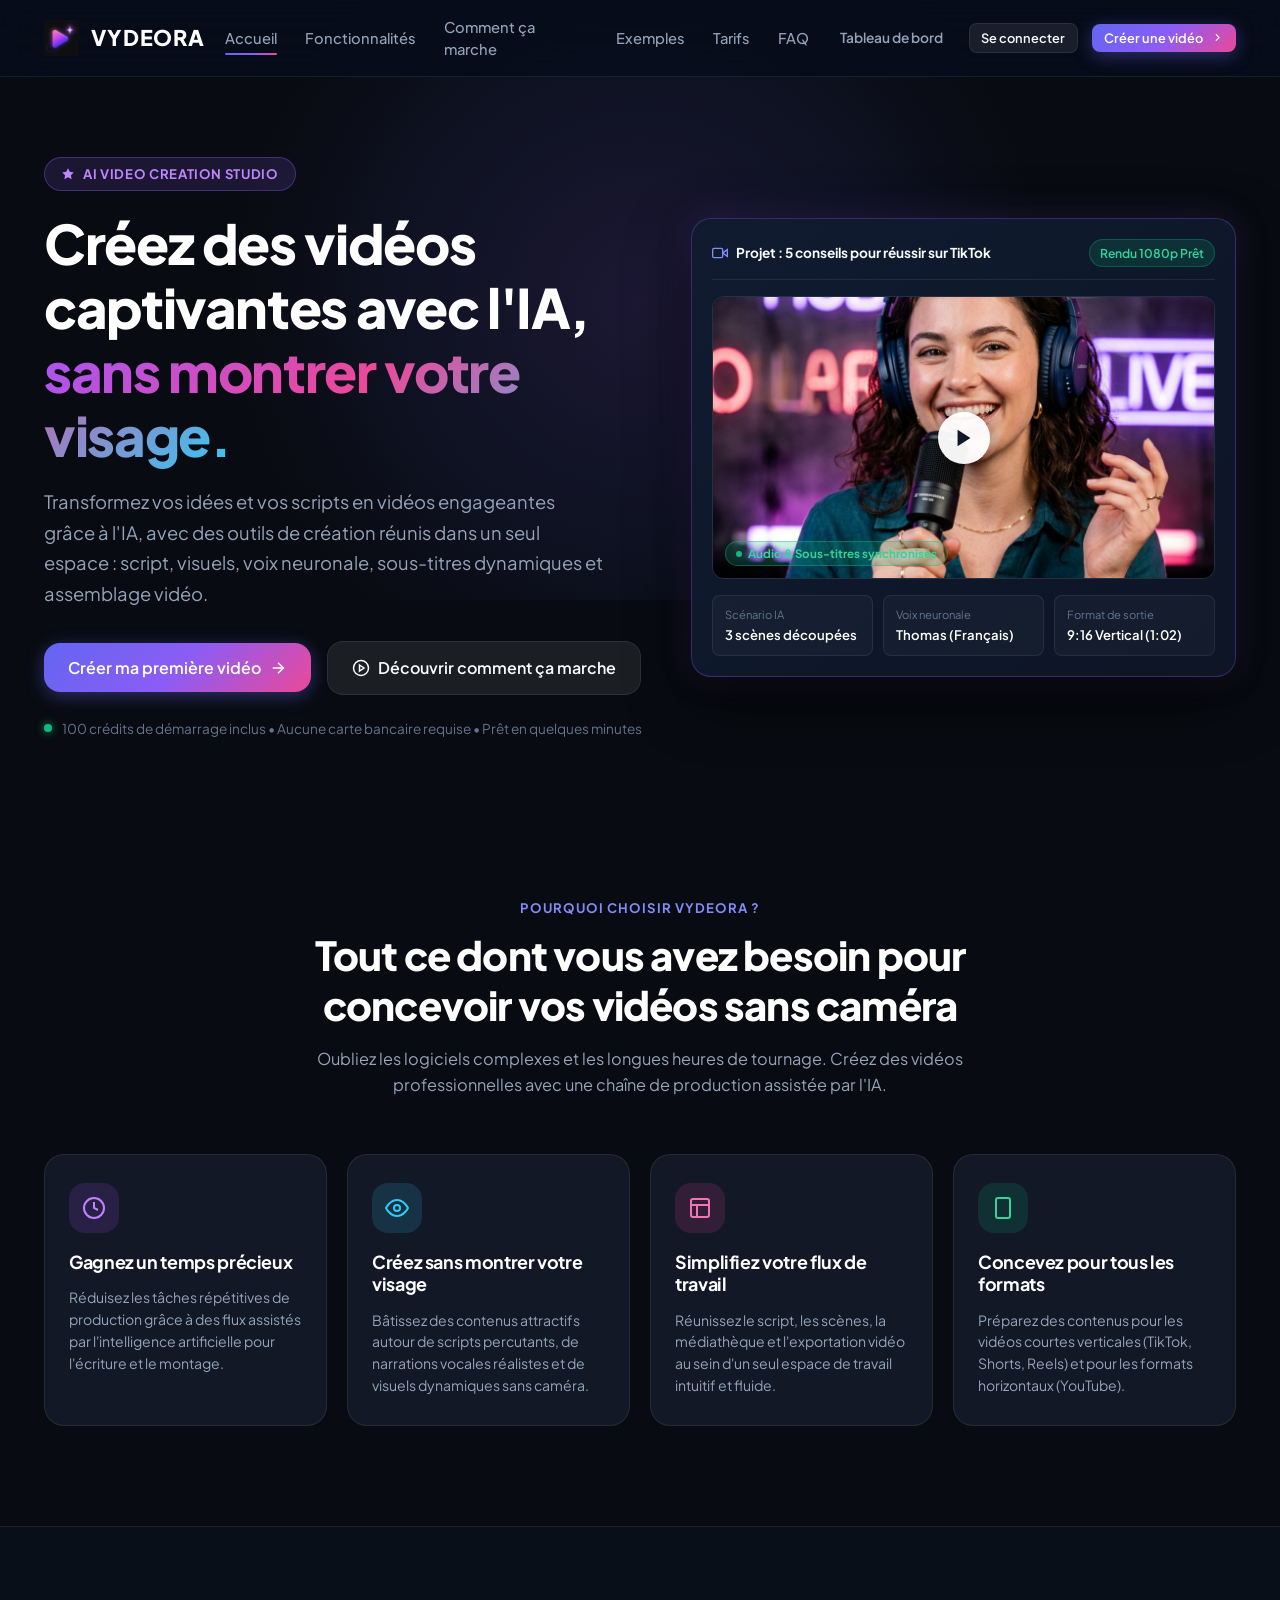
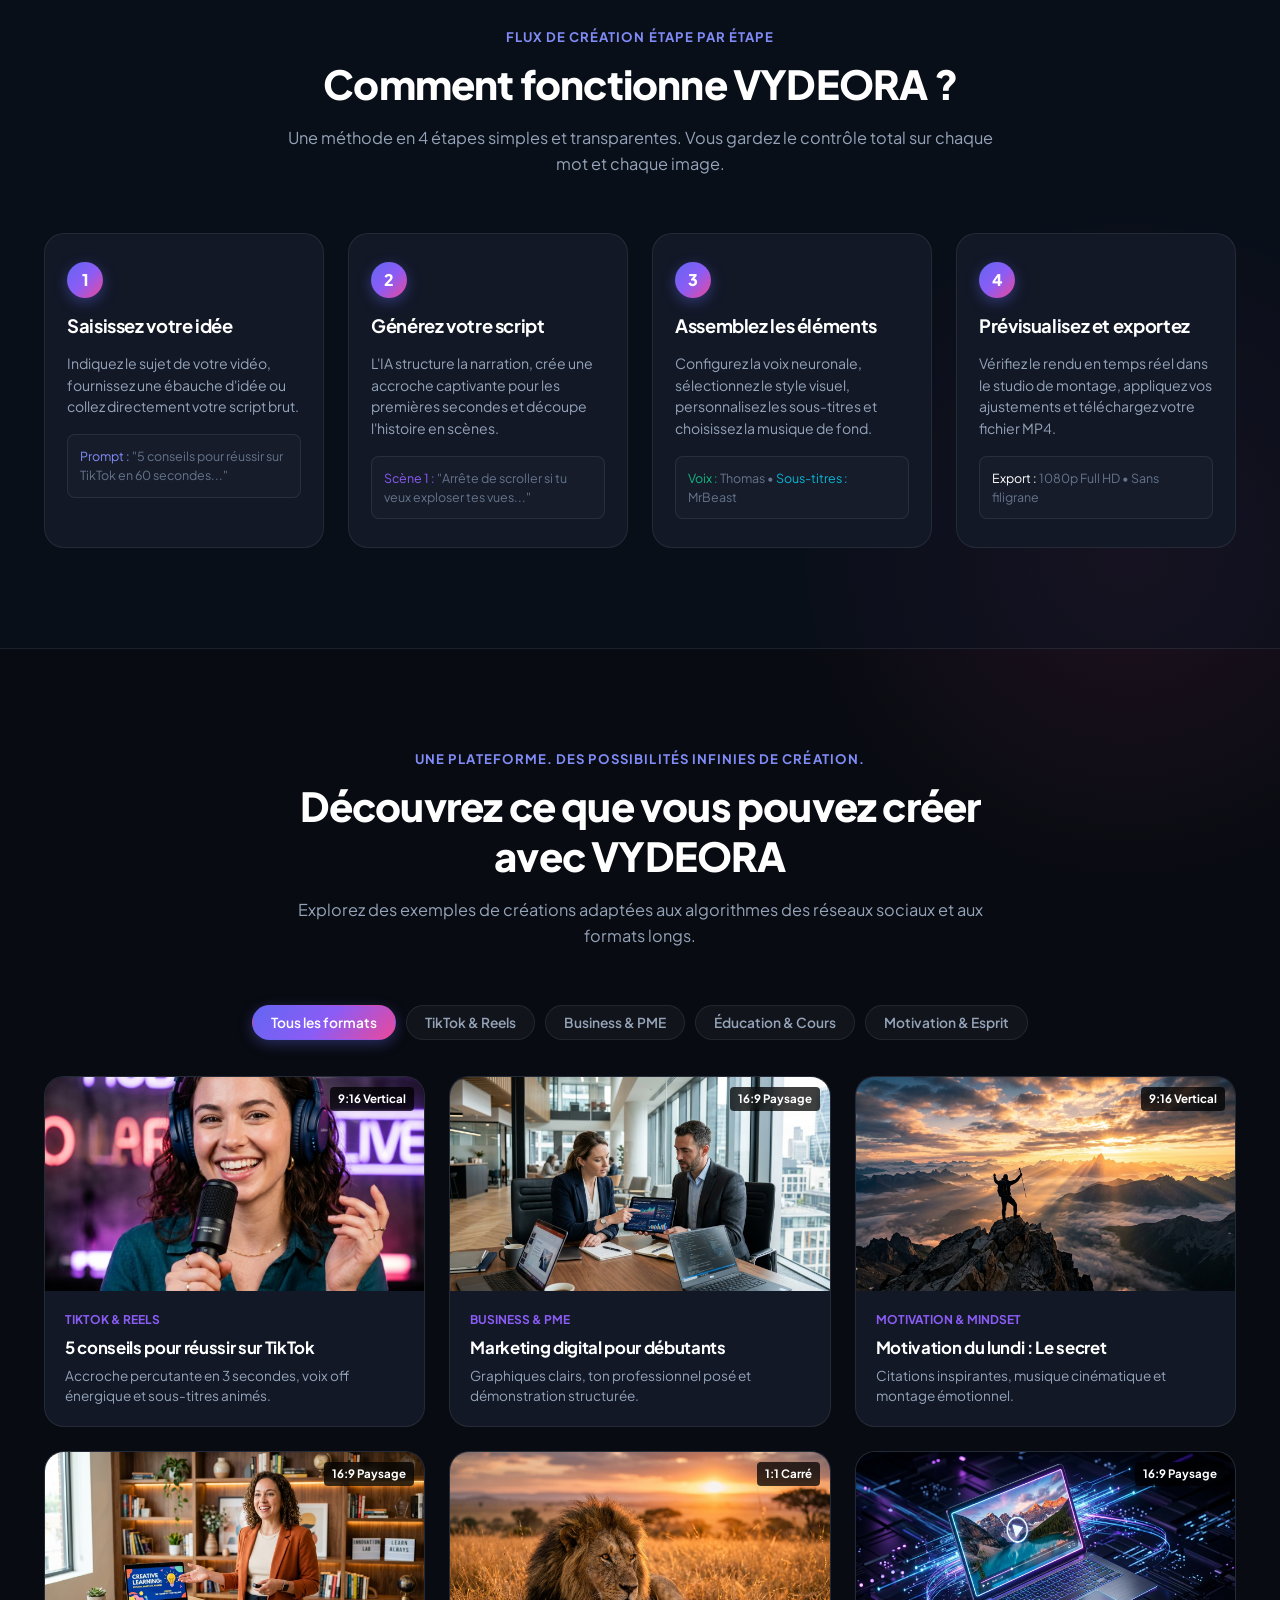
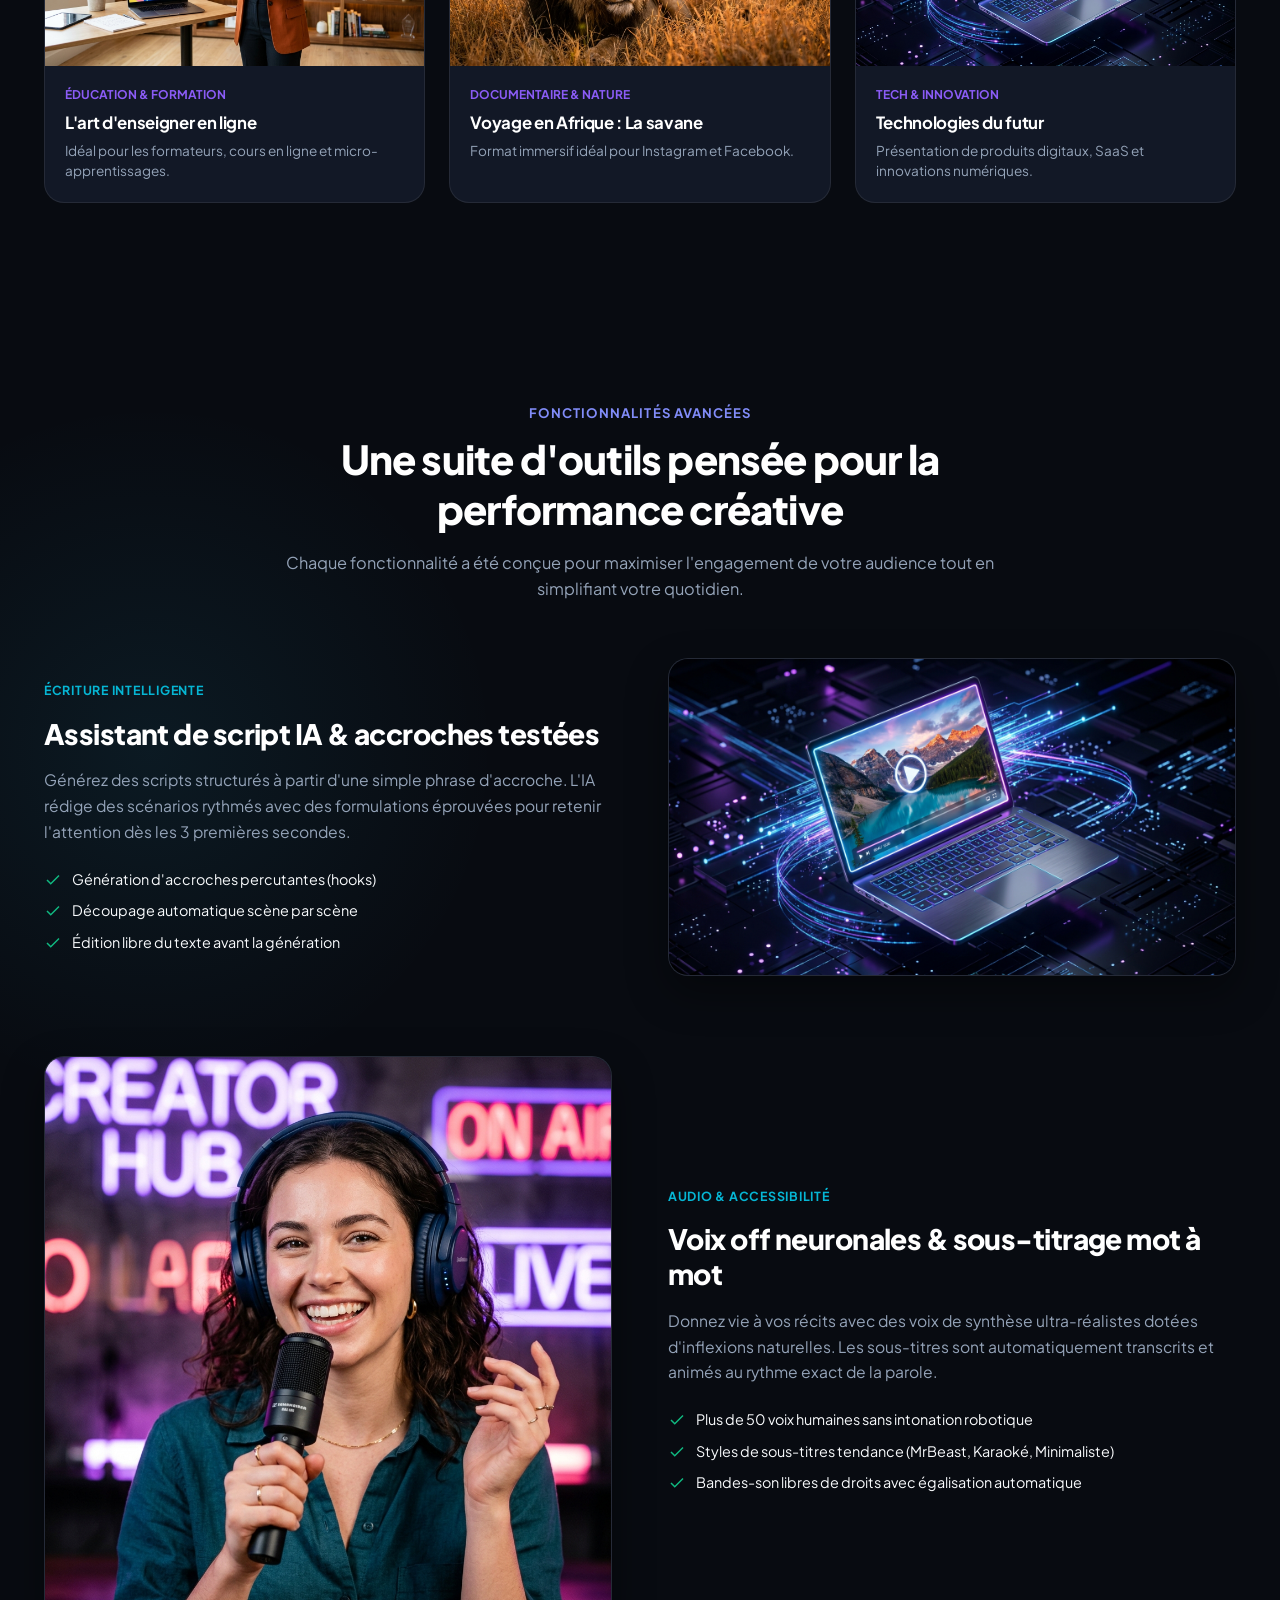
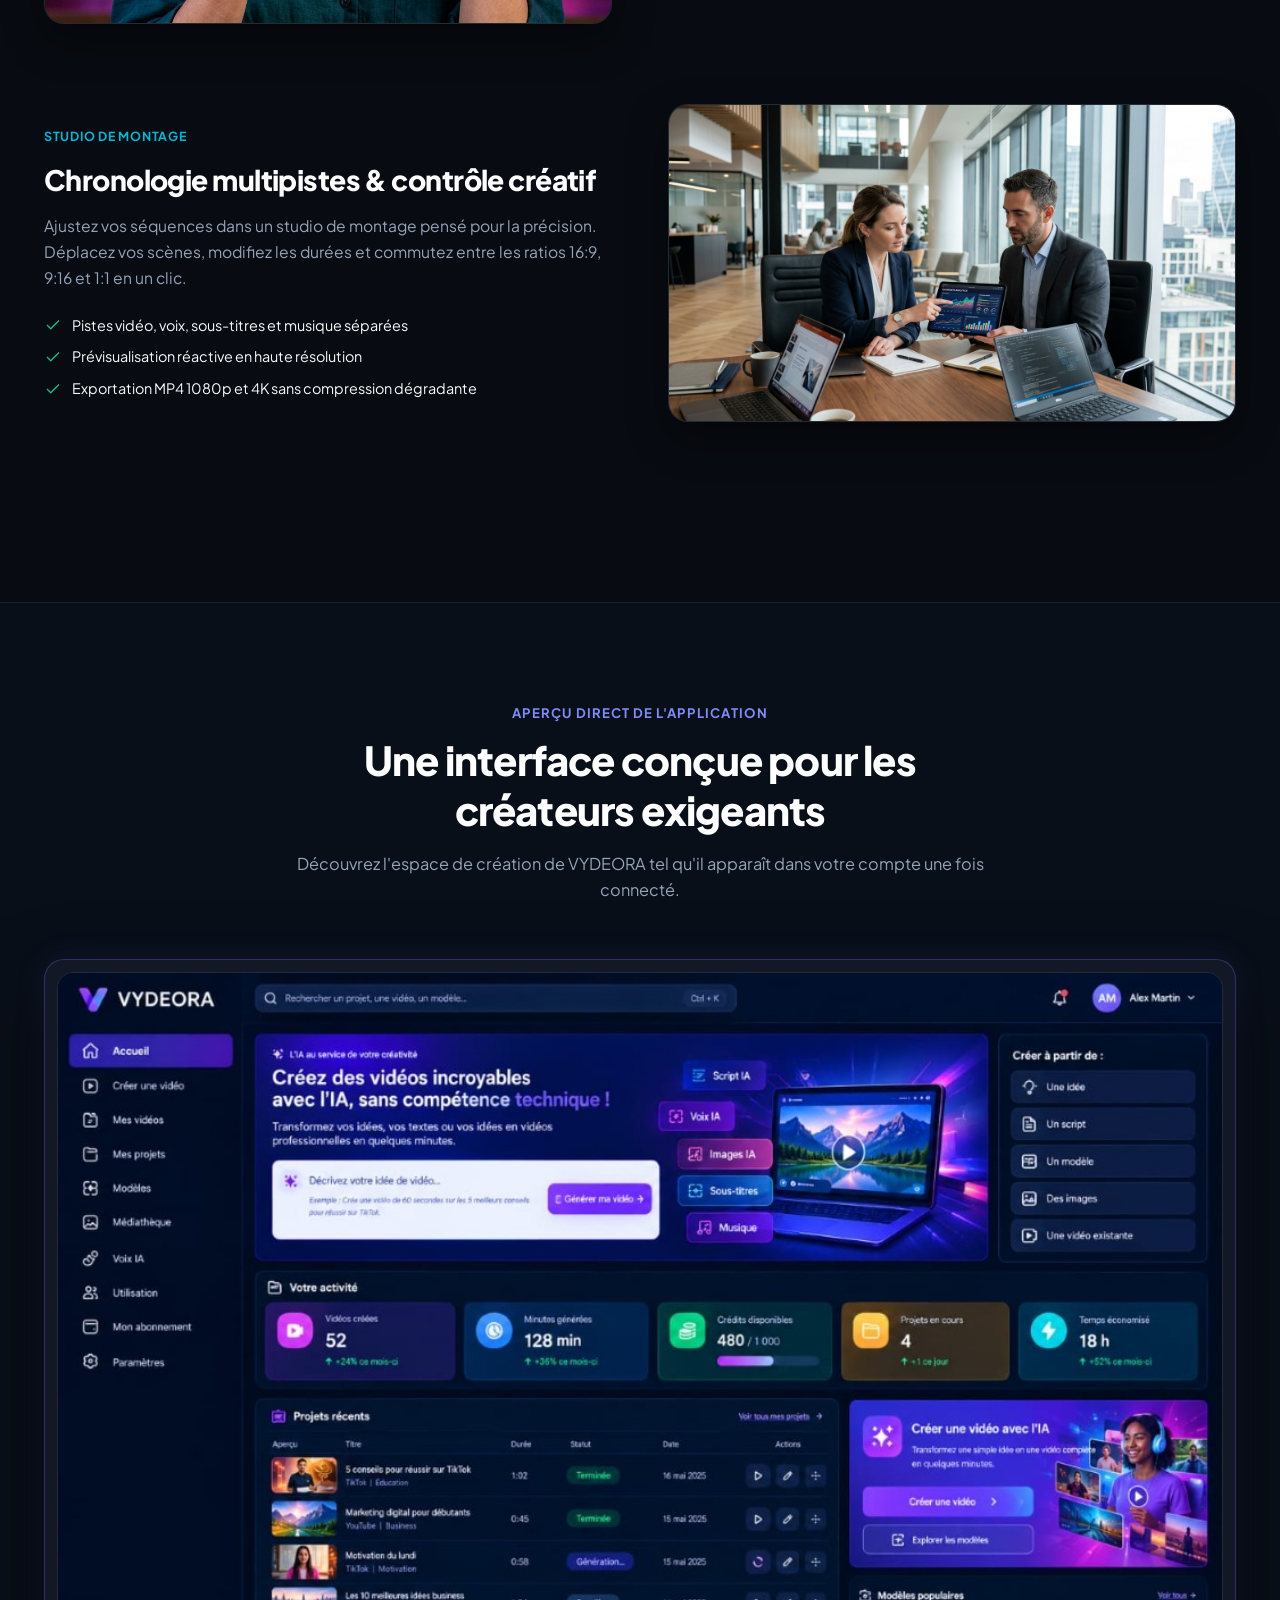
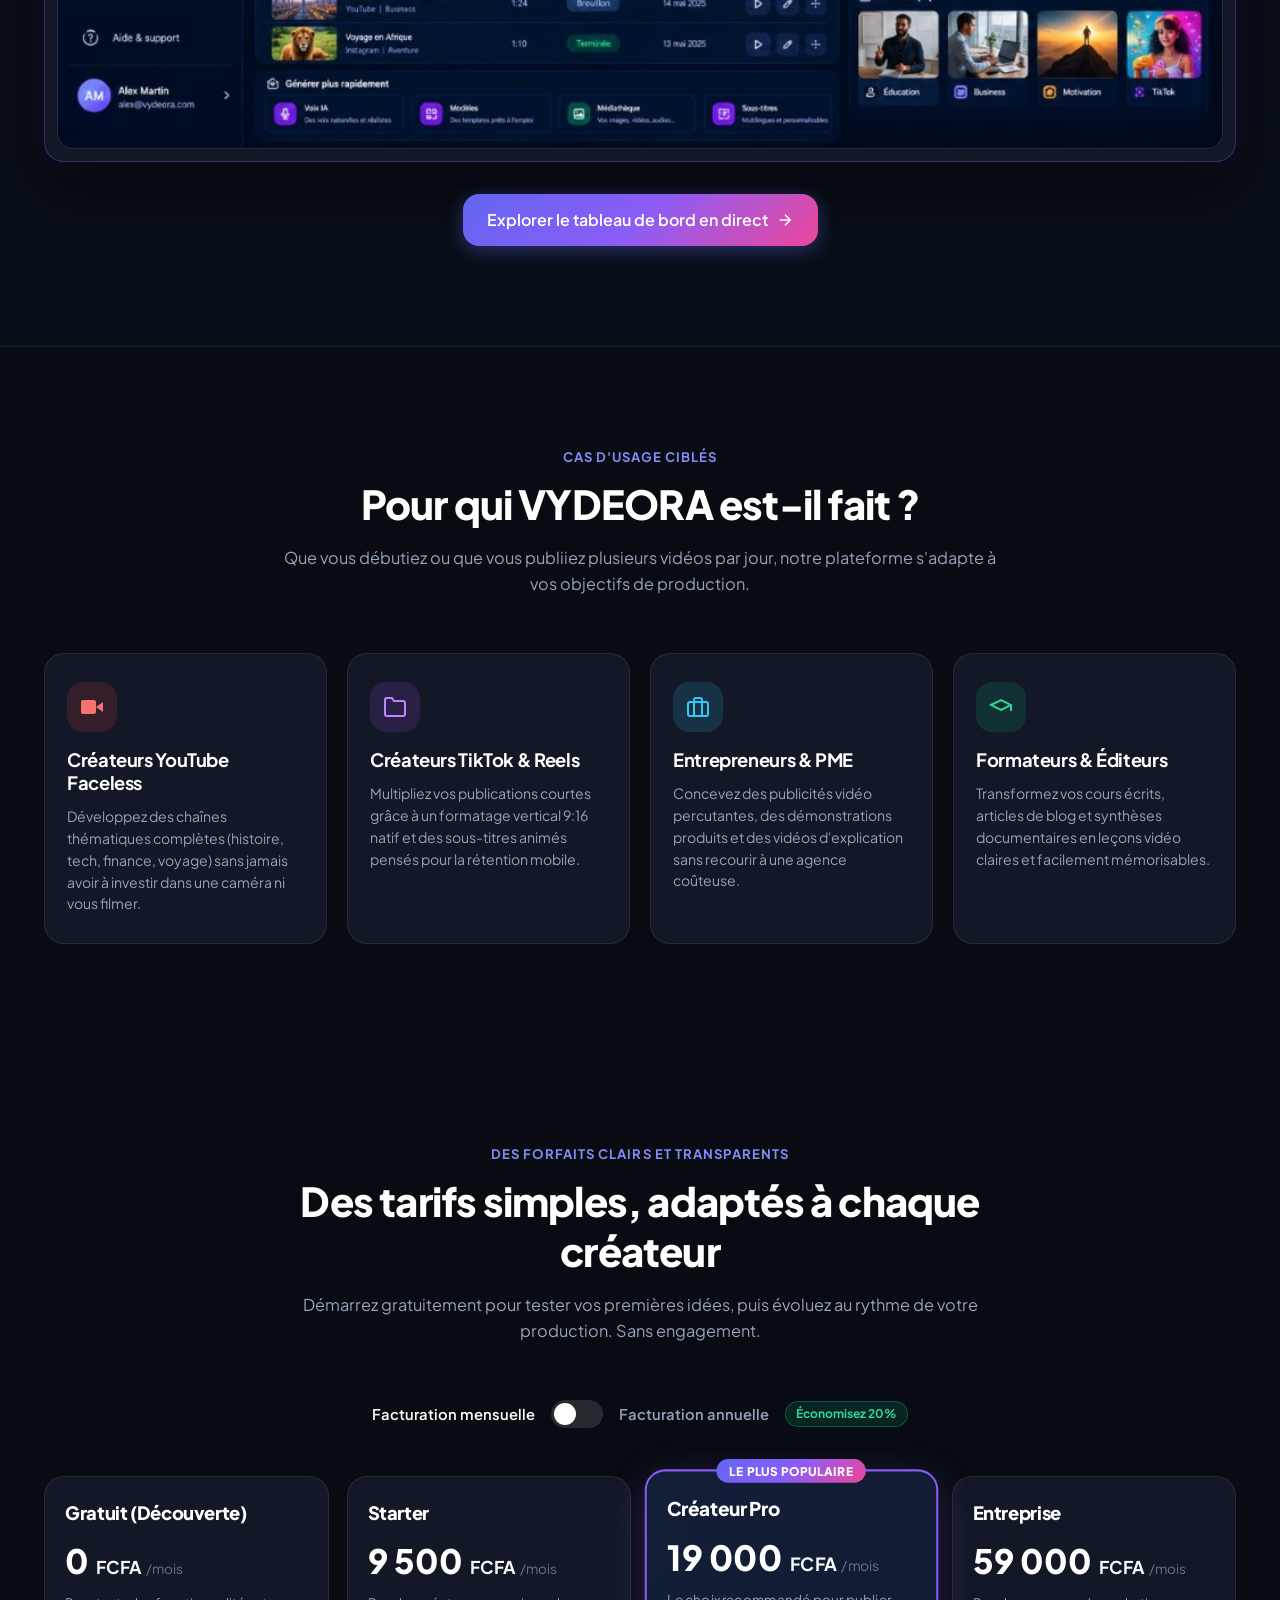
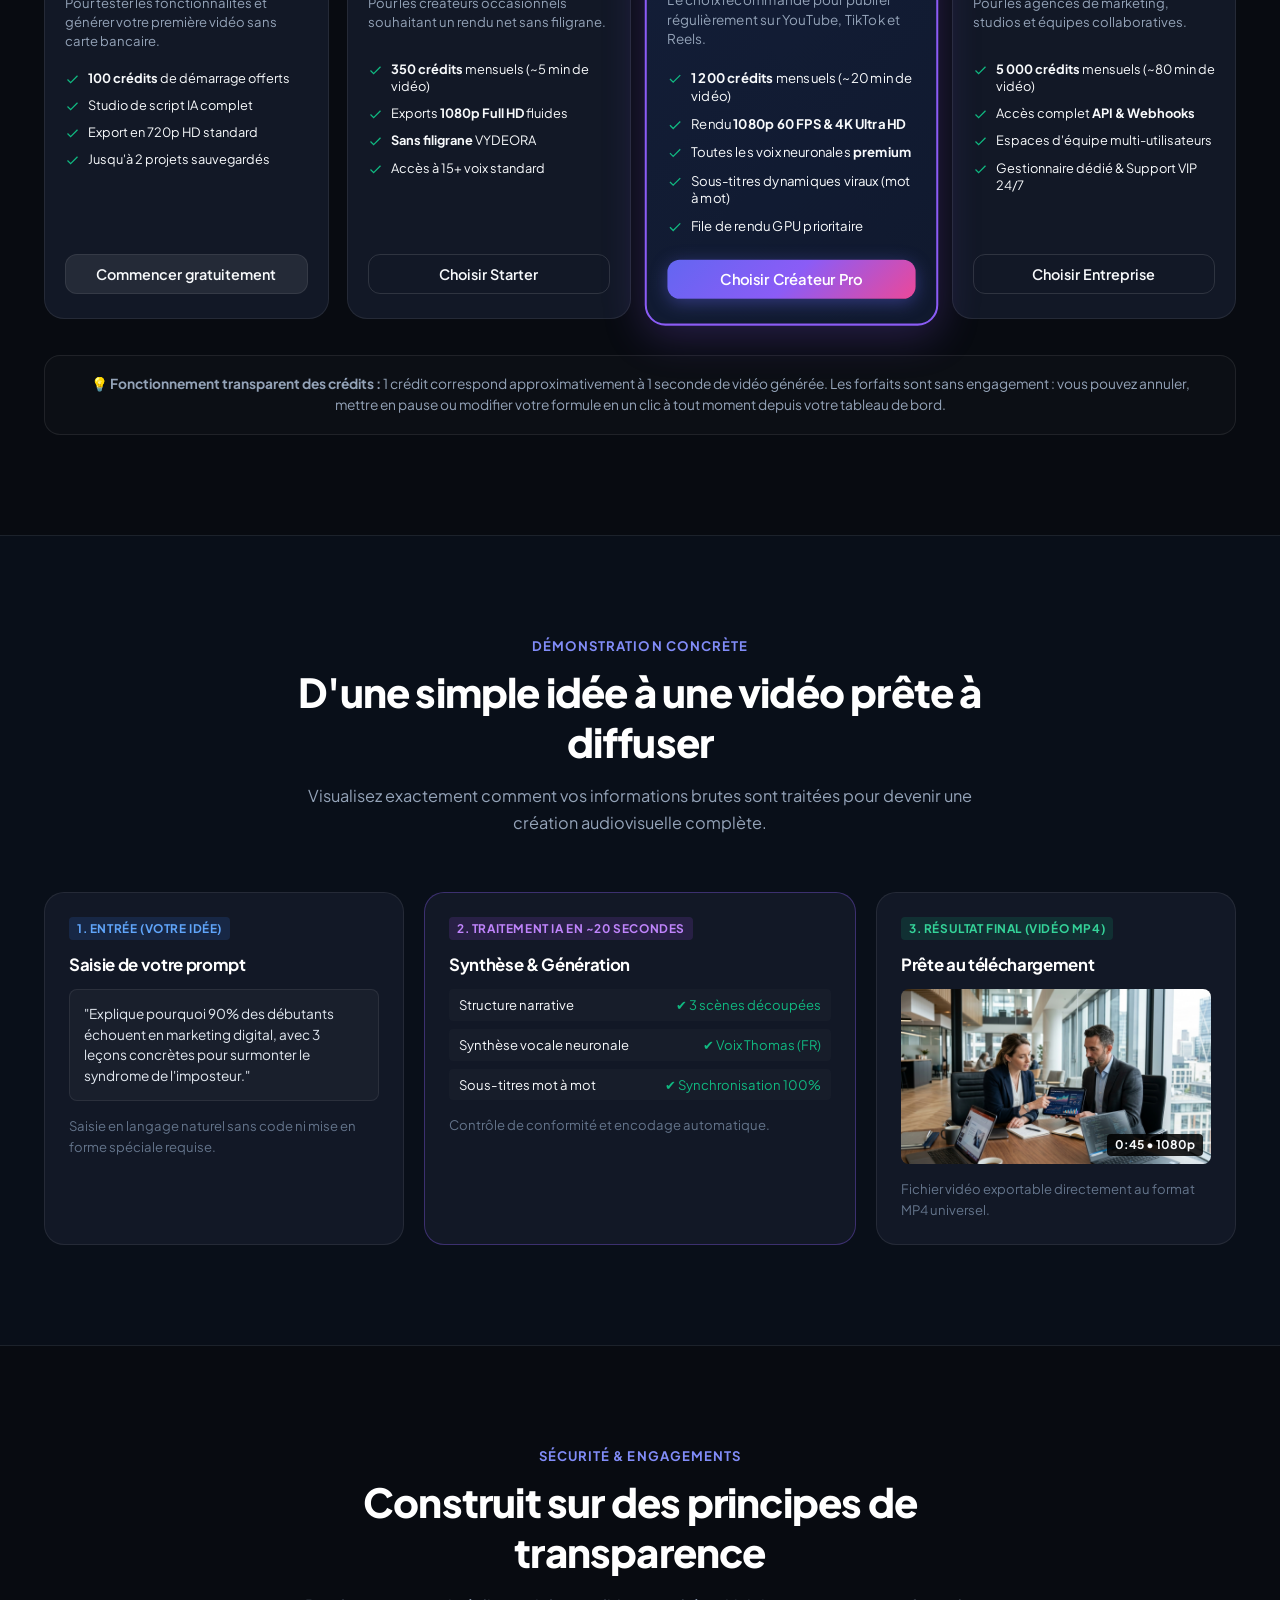
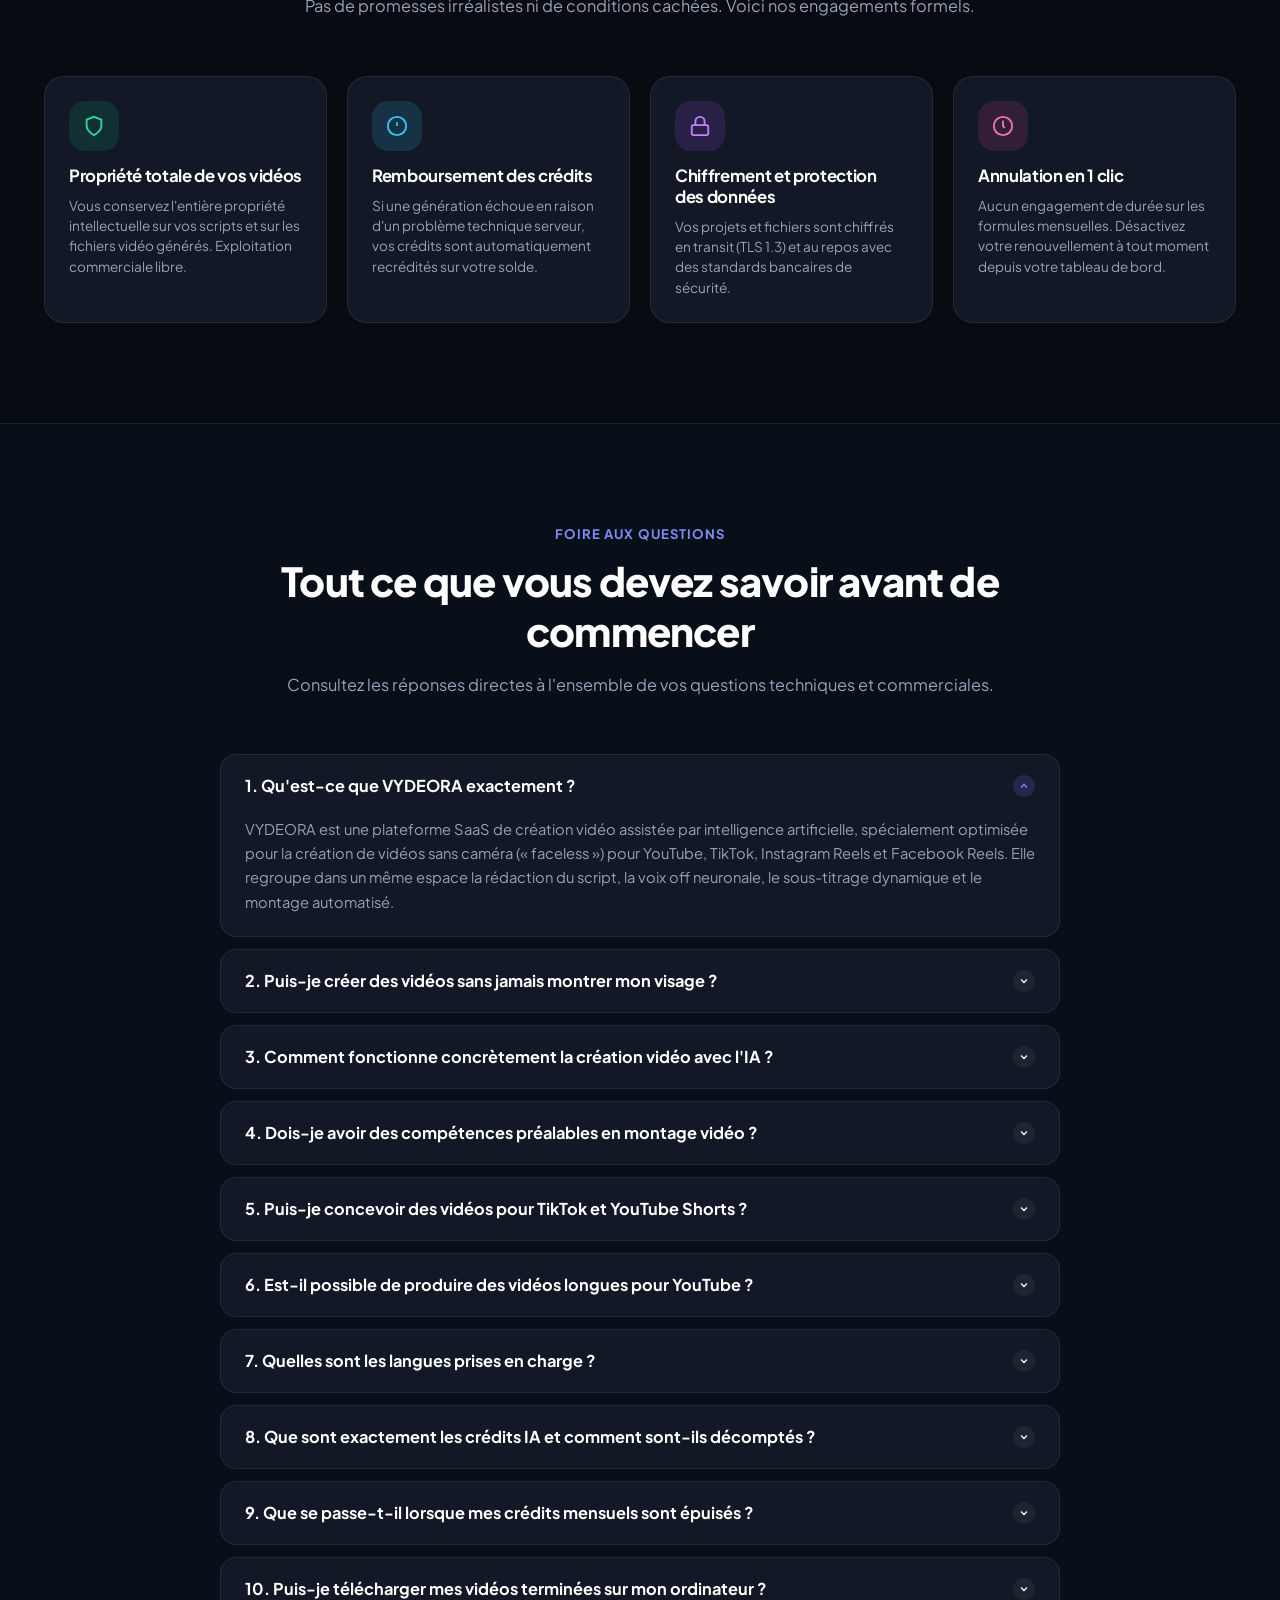
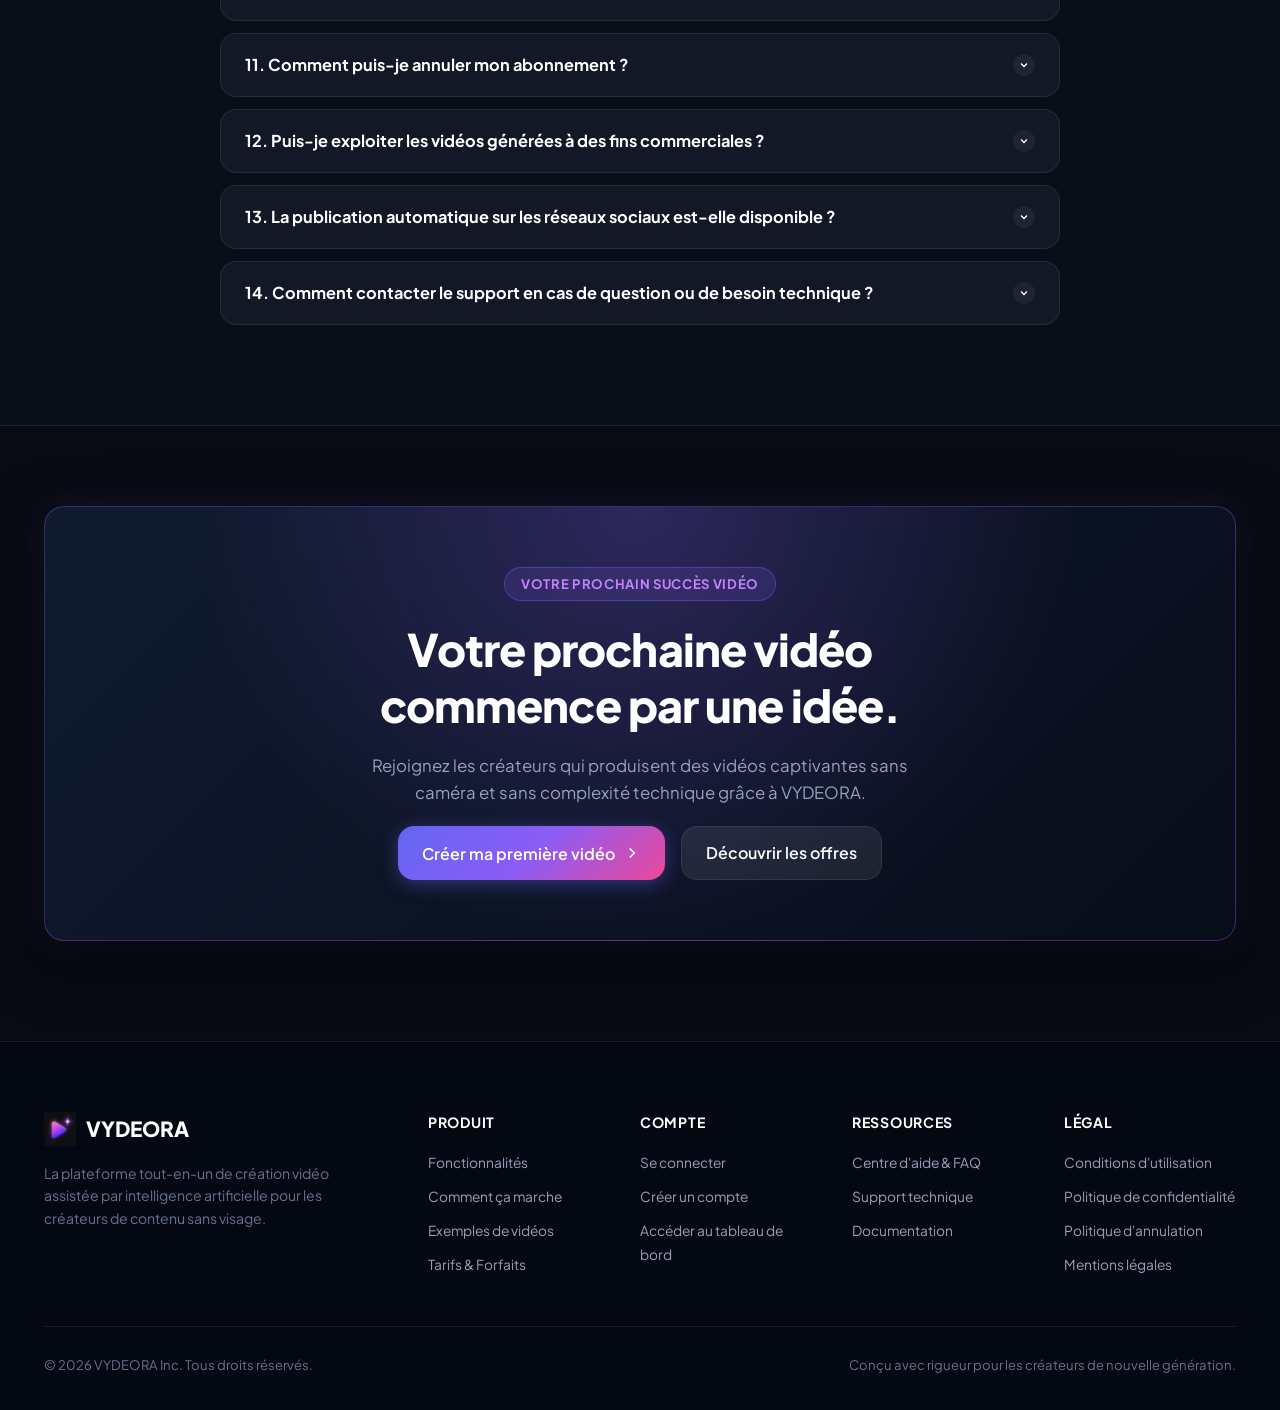
==== commit 77c2e230: "feat: harmonize pricing in Franc CFA (FCFA) across landing page and dashboard and add Supabase SQL p" ====
--- a/index.html
+++ b/index.html
@@ -629,29 +629,29 @@
           
           <!-- Plan 1: Gratuit -->
           <div class="pricing-card">
-            <h3 class="plan-name">Gratuit</h3>
+            <h3 class="plan-name">Gratuit (Découverte)</h3>
             <div class="plan-price-wrap">
               <span class="plan-price-num" id="price-free">0</span>
-              <span style="font-size:1.4rem; font-weight:700;">$</span>
+              <span style="font-size:1.1rem; font-weight:700; margin-left:3px;">FCFA</span>
               <span class="plan-price-period" id="period-free">/mois</span>
             </div>
             <p class="plan-desc">Pour tester les fonctionnalités et générer votre première vidéo sans carte bancaire.</p>
             <ul class="plan-features-list">
               <li class="plan-feature-item">
                 <svg viewBox="0 0 24 24" fill="none" stroke="currentColor" stroke-width="2"><polyline points="20 6 9 17 4 12"></polyline></svg>
-                <span>100 crédits de bienvenue</span>
-              </li>
-              <li class="plan-feature-item">
-                <svg viewBox="0 0 24 24" fill="none" stroke="currentColor" stroke-width="2"><polyline points="20 6 9 17 4 12"></polyline></svg>
-                <span>Accès au studio de script IA</span>
+                <span><strong>100 crédits</strong> de démarrage offerts</span>
+              </li>
+              <li class="plan-feature-item">
+                <svg viewBox="0 0 24 24" fill="none" stroke="currentColor" stroke-width="2"><polyline points="20 6 9 17 4 12"></polyline></svg>
+                <span>Studio de script IA complet</span>
+              </li>
+              <li class="plan-feature-item">
+                <svg viewBox="0 0 24 24" fill="none" stroke="currentColor" stroke-width="2"><polyline points="20 6 9 17 4 12"></polyline></svg>
+                <span>Export en 720p HD standard</span>
               </li>
               <li class="plan-feature-item">
                 <svg viewBox="0 0 24 24" fill="none" stroke="currentColor" stroke-width="2"><polyline points="20 6 9 17 4 12"></polyline></svg>
                 <span>Jusqu'à 2 projets sauvegardés</span>
-              </li>
-              <li class="plan-feature-item">
-                <svg viewBox="0 0 24 24" fill="none" stroke="currentColor" stroke-width="2"><polyline points="20 6 9 17 4 12"></polyline></svg>
-                <span>Export en 720p HD standard</span>
               </li>
             </ul>
             <button class="btn btn-secondary" data-auth-trigger="signup" style="width:100%; justify-content:center;">Commencer gratuitement</button>
@@ -661,125 +661,95 @@
           <div class="pricing-card">
             <h3 class="plan-name">Starter</h3>
             <div class="plan-price-wrap">
-              <span class="plan-price-num" id="price-starter">12</span>
-              <span style="font-size:1.4rem; font-weight:700;">$</span>
+              <span class="plan-price-num" id="price-starter">9 500</span>
+              <span style="font-size:1.1rem; font-weight:700; margin-left:3px;">FCFA</span>
               <span class="plan-price-period" id="period-starter">/mois</span>
             </div>
             <p class="plan-desc">Pour les créateurs occasionnels souhaitant un rendu net sans filigrane.</p>
             <ul class="plan-features-list">
               <li class="plan-feature-item">
                 <svg viewBox="0 0 24 24" fill="none" stroke="currentColor" stroke-width="2"><polyline points="20 6 9 17 4 12"></polyline></svg>
-                <span>300 crédits mensuels (~5 min)</span>
-              </li>
-              <li class="plan-feature-item">
-                <svg viewBox="0 0 24 24" fill="none" stroke="currentColor" stroke-width="2"><polyline points="20 6 9 17 4 12"></polyline></svg>
-                <span>Exports 1080p Full HD</span>
-              </li>
-              <li class="plan-feature-item">
-                <svg viewBox="0 0 24 24" fill="none" stroke="currentColor" stroke-width="2"><polyline points="20 6 9 17 4 12"></polyline></svg>
-                <span>Sans filigrane VYDEORA</span>
-              </li>
-              <li class="plan-feature-item">
-                <svg viewBox="0 0 24 24" fill="none" stroke="currentColor" stroke-width="2"><polyline points="20 6 9 17 4 12"></polyline></svg>
-                <span>Accès aux voix standard</span>
+                <span><strong>350 crédits</strong> mensuels (~5 min de vidéo)</span>
+              </li>
+              <li class="plan-feature-item">
+                <svg viewBox="0 0 24 24" fill="none" stroke="currentColor" stroke-width="2"><polyline points="20 6 9 17 4 12"></polyline></svg>
+                <span>Exports <strong>1080p Full HD</strong> fluides</span>
+              </li>
+              <li class="plan-feature-item">
+                <svg viewBox="0 0 24 24" fill="none" stroke="currentColor" stroke-width="2"><polyline points="20 6 9 17 4 12"></polyline></svg>
+                <span><strong>Sans filigrane</strong> VYDEORA</span>
+              </li>
+              <li class="plan-feature-item">
+                <svg viewBox="0 0 24 24" fill="none" stroke="currentColor" stroke-width="2"><polyline points="20 6 9 17 4 12"></polyline></svg>
+                <span>Accès à 15+ voix standard</span>
               </li>
             </ul>
             <button class="btn btn-outline" data-auth-trigger="signup" style="width:100%; justify-content:center;">Choisir Starter</button>
           </div>
 
-          <!-- Plan 3: Créateur (Recommandé) -->
+          <!-- Plan 3: Pro (Le plus populaire) -->
           <div class="pricing-card featured">
             <span class="featured-plan-badge">Le plus populaire</span>
-            <h3 class="plan-name">Créateur</h3>
+            <h3 class="plan-name">Créateur Pro</h3>
             <div class="plan-price-wrap">
-              <span class="plan-price-num" id="price-creator">29</span>
-              <span style="font-size:1.4rem; font-weight:700;">$</span>
-              <span class="plan-price-period" id="period-creator">/mois</span>
+              <span class="plan-price-num" id="price-pro">19 000</span>
+              <span style="font-size:1.1rem; font-weight:700; margin-left:3px;">FCFA</span>
+              <span class="plan-price-period" id="period-pro">/mois</span>
             </div>
             <p class="plan-desc">Le choix recommandé pour publier régulièrement sur YouTube, TikTok et Reels.</p>
             <ul class="plan-features-list">
               <li class="plan-feature-item">
                 <svg viewBox="0 0 24 24" fill="none" stroke="currentColor" stroke-width="2"><polyline points="20 6 9 17 4 12"></polyline></svg>
-                <span>1 000 crédits mensuels (~16 min)</span>
-              </li>
-              <li class="plan-feature-item">
-                <svg viewBox="0 0 24 24" fill="none" stroke="currentColor" stroke-width="2"><polyline points="20 6 9 17 4 12"></polyline></svg>
-                <span>Rendu 1080p 60 FPS ultra-fluide</span>
-              </li>
-              <li class="plan-feature-item">
-                <svg viewBox="0 0 24 24" fill="none" stroke="currentColor" stroke-width="2"><polyline points="20 6 9 17 4 12"></polyline></svg>
-                <span>Toutes les voix neuronales premium</span>
-              </li>
-              <li class="plan-feature-item">
-                <svg viewBox="0 0 24 24" fill="none" stroke="currentColor" stroke-width="2"><polyline points="20 6 9 17 4 12"></polyline></svg>
-                <span>Styles de sous-titres personnalisés</span>
-              </li>
-              <li class="plan-feature-item">
-                <svg viewBox="0 0 24 24" fill="none" stroke="currentColor" stroke-width="2"><polyline points="20 6 9 17 4 12"></polyline></svg>
-                <span>Support prioritaire par email</span>
+                <span><strong>1 200 crédits</strong> mensuels (~20 min de vidéo)</span>
+              </li>
+              <li class="plan-feature-item">
+                <svg viewBox="0 0 24 24" fill="none" stroke="currentColor" stroke-width="2"><polyline points="20 6 9 17 4 12"></polyline></svg>
+                <span>Rendu <strong>1080p 60 FPS & 4K Ultra HD</strong></span>
+              </li>
+              <li class="plan-feature-item">
+                <svg viewBox="0 0 24 24" fill="none" stroke="currentColor" stroke-width="2"><polyline points="20 6 9 17 4 12"></polyline></svg>
+                <span>Toutes les voix neuronales <strong>premium</strong></span>
+              </li>
+              <li class="plan-feature-item">
+                <svg viewBox="0 0 24 24" fill="none" stroke="currentColor" stroke-width="2"><polyline points="20 6 9 17 4 12"></polyline></svg>
+                <span>Sous-titres dynamiques viraux (mot à mot)</span>
+              </li>
+              <li class="plan-feature-item">
+                <svg viewBox="0 0 24 24" fill="none" stroke="currentColor" stroke-width="2"><polyline points="20 6 9 17 4 12"></polyline></svg>
+                <span>File de rendu GPU prioritaire</span>
               </li>
             </ul>
-            <button class="btn btn-primary" data-auth-trigger="signup" style="width:100%; justify-content:center;">Choisir Créateur</button>
-          </div>
-
-          <!-- Plan 4: Pro -->
-          <div class="pricing-card">
-            <h3 class="plan-name">Pro</h3>
-            <div class="plan-price-wrap">
-              <span class="plan-price-num" id="price-pro">59</span>
-              <span style="font-size:1.4rem; font-weight:700;">$</span>
-              <span class="plan-price-period" id="period-pro">/mois</span>
-            </div>
-            <p class="plan-desc">Pour les créateurs avancés nécessitant un volume élevé et une résolution 4K.</p>
-            <ul class="plan-features-list">
-              <li class="plan-feature-item">
-                <svg viewBox="0 0 24 24" fill="none" stroke="currentColor" stroke-width="2"><polyline points="20 6 9 17 4 12"></polyline></svg>
-                <span>2 500 crédits mensuels (~40 min)</span>
-              </li>
-              <li class="plan-feature-item">
-                <svg viewBox="0 0 24 24" fill="none" stroke="currentColor" stroke-width="2"><polyline points="20 6 9 17 4 12"></polyline></svg>
-                <span>Rendu 4K Ultra HD</span>
-              </li>
-              <li class="plan-feature-item">
-                <svg viewBox="0 0 24 24" fill="none" stroke="currentColor" stroke-width="2"><polyline points="20 6 9 17 4 12"></polyline></svg>
-                <span>Traitement GPU accéléré</span>
-              </li>
-              <li class="plan-feature-item">
-                <svg viewBox="0 0 24 24" fill="none" stroke="currentColor" stroke-width="2"><polyline points="20 6 9 17 4 12"></polyline></svg>
-                <span>Projets et templates illimités</span>
-              </li>
-            </ul>
-            <button class="btn btn-outline" data-auth-trigger="signup" style="width:100%; justify-content:center;">Choisir Pro</button>
-          </div>
-
-          <!-- Plan 5: Entreprise -->
+            <button class="btn btn-primary" data-auth-trigger="signup" style="width:100%; justify-content:center;">Choisir Créateur Pro</button>
+          </div>
+
+          <!-- Plan 4: Entreprise -->
           <div class="pricing-card">
             <h3 class="plan-name">Entreprise</h3>
             <div class="plan-price-wrap">
-              <span class="plan-price-num" id="price-enterprise">149</span>
-              <span style="font-size:1.4rem; font-weight:700;">$</span>
+              <span class="plan-price-num" id="price-enterprise">59 000</span>
+              <span style="font-size:1.1rem; font-weight:700; margin-left:3px;">FCFA</span>
               <span class="plan-price-period" id="period-enterprise">/mois</span>
             </div>
-            <p class="plan-desc">Pour les agences, studios et équipes marketing collaboratives.</p>
+            <p class="plan-desc">Pour les agences de marketing, studios et équipes collaboratives.</p>
             <ul class="plan-features-list">
               <li class="plan-feature-item">
                 <svg viewBox="0 0 24 24" fill="none" stroke="currentColor" stroke-width="2"><polyline points="20 6 9 17 4 12"></polyline></svg>
-                <span>7 500 crédits mensuels (~120 min)</span>
-              </li>
-              <li class="plan-feature-item">
-                <svg viewBox="0 0 24 24" fill="none" stroke="currentColor" stroke-width="2"><polyline points="20 6 9 17 4 12"></polyline></svg>
-                <span>Espace d'équipe multi-utilisateurs</span>
-              </li>
-              <li class="plan-feature-item">
-                <svg viewBox="0 0 24 24" fill="none" stroke="currentColor" stroke-width="2"><polyline points="20 6 9 17 4 12"></polyline></svg>
-                <span>Accès API & Webhooks</span>
-              </li>
-              <li class="plan-feature-item">
-                <svg viewBox="0 0 24 24" fill="none" stroke="currentColor" stroke-width="2"><polyline points="20 6 9 17 4 12"></polyline></svg>
-                <span>Gestionnaire de compte dédié</span>
+                <span><strong>5 000 crédits</strong> mensuels (~80 min de vidéo)</span>
+              </li>
+              <li class="plan-feature-item">
+                <svg viewBox="0 0 24 24" fill="none" stroke="currentColor" stroke-width="2"><polyline points="20 6 9 17 4 12"></polyline></svg>
+                <span>Accès complet <strong>API & Webhooks</strong></span>
+              </li>
+              <li class="plan-feature-item">
+                <svg viewBox="0 0 24 24" fill="none" stroke="currentColor" stroke-width="2"><polyline points="20 6 9 17 4 12"></polyline></svg>
+                <span>Espaces d'équipe multi-utilisateurs</span>
+              </li>
+              <li class="plan-feature-item">
+                <svg viewBox="0 0 24 24" fill="none" stroke="currentColor" stroke-width="2"><polyline points="20 6 9 17 4 12"></polyline></svg>
+                <span>Gestionnaire dédié & Support VIP 24/7</span>
               </li>
             </ul>
-            <button class="btn btn-outline" data-auth-trigger="signup" style="width:100%; justify-content:center;">Contacter l'équipe</button>
+            <button class="btn btn-outline" data-auth-trigger="signup" style="width:100%; justify-content:center;">Choisir Entreprise</button>
           </div>
 
         </div>
--- a/css/landing.css
+++ b/css/landing.css
@@ -885,8 +885,8 @@
 
 .pricing-grid {
   display: grid;
-  grid-template-columns: repeat(5, 1fr);
-  gap: 16px;
+  grid-template-columns: repeat(4, 1fr);
+  gap: 18px;
   align-items: stretch;
 }
 
